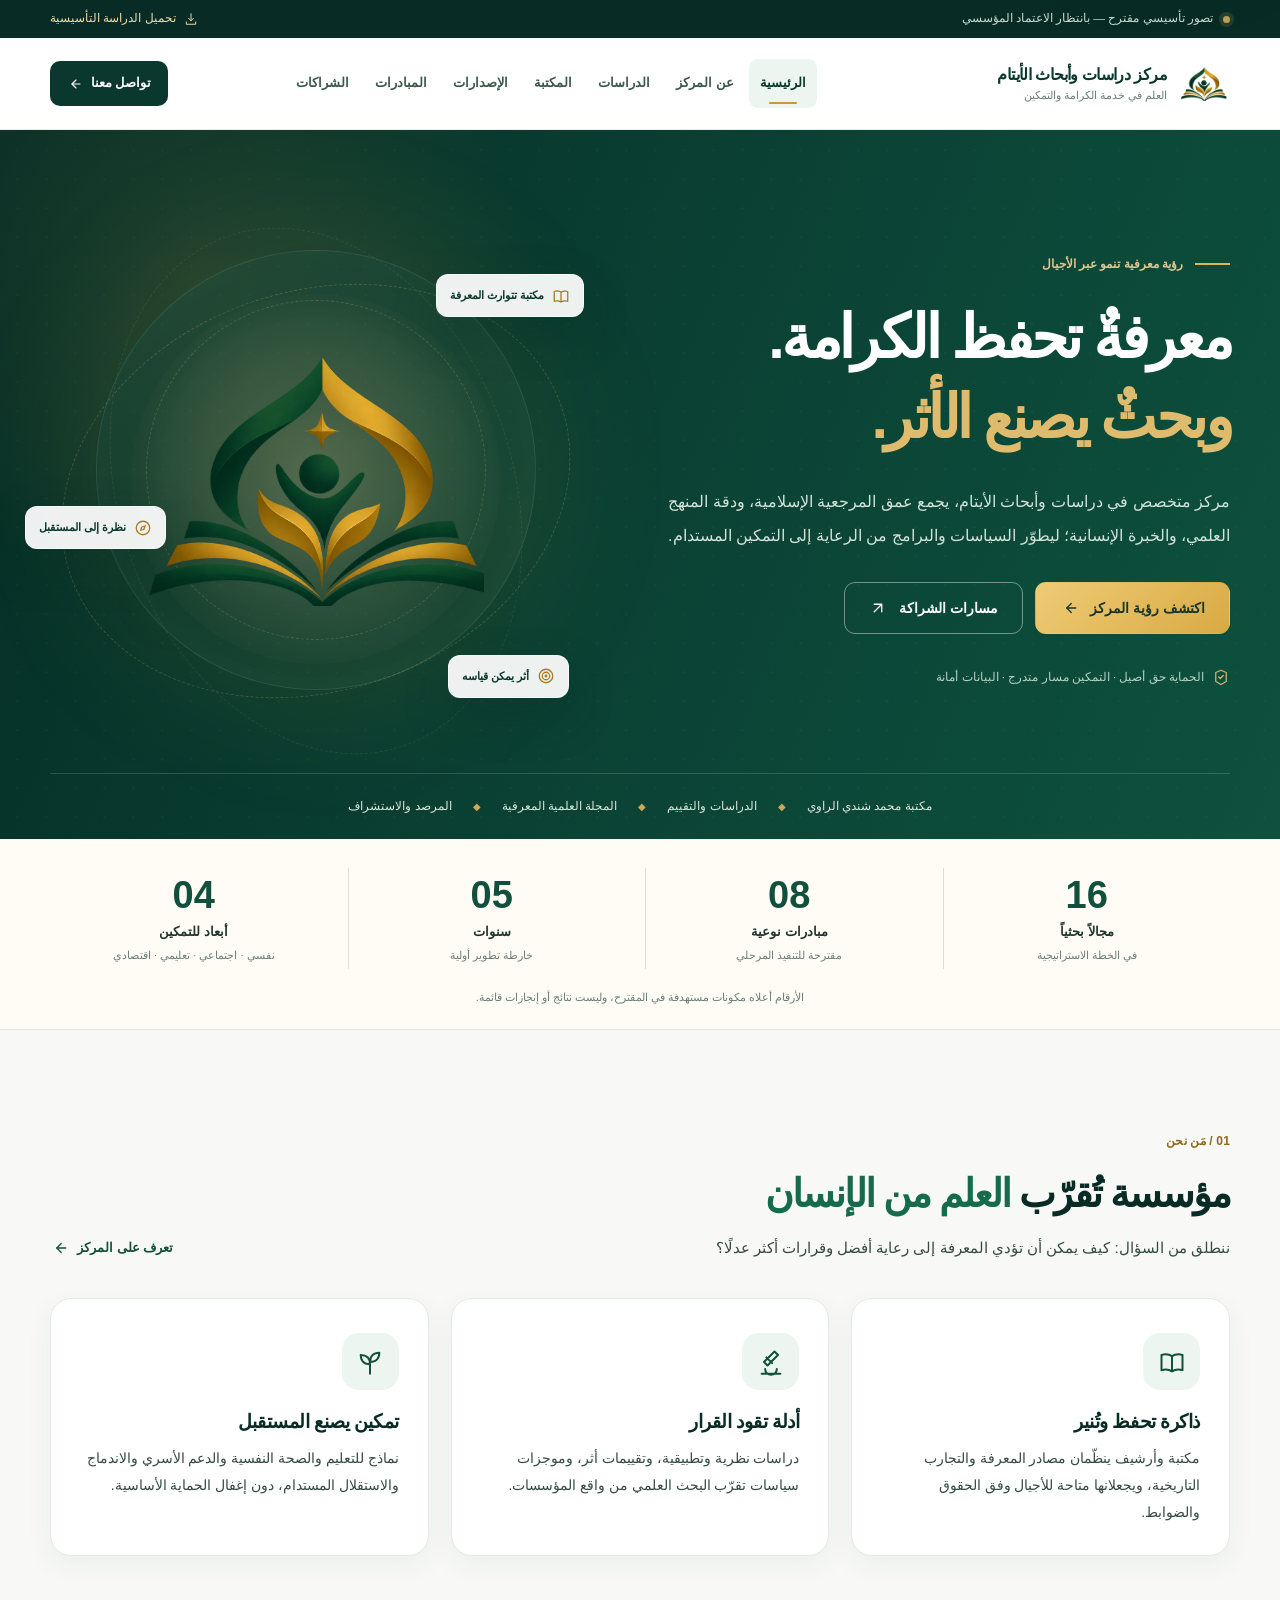
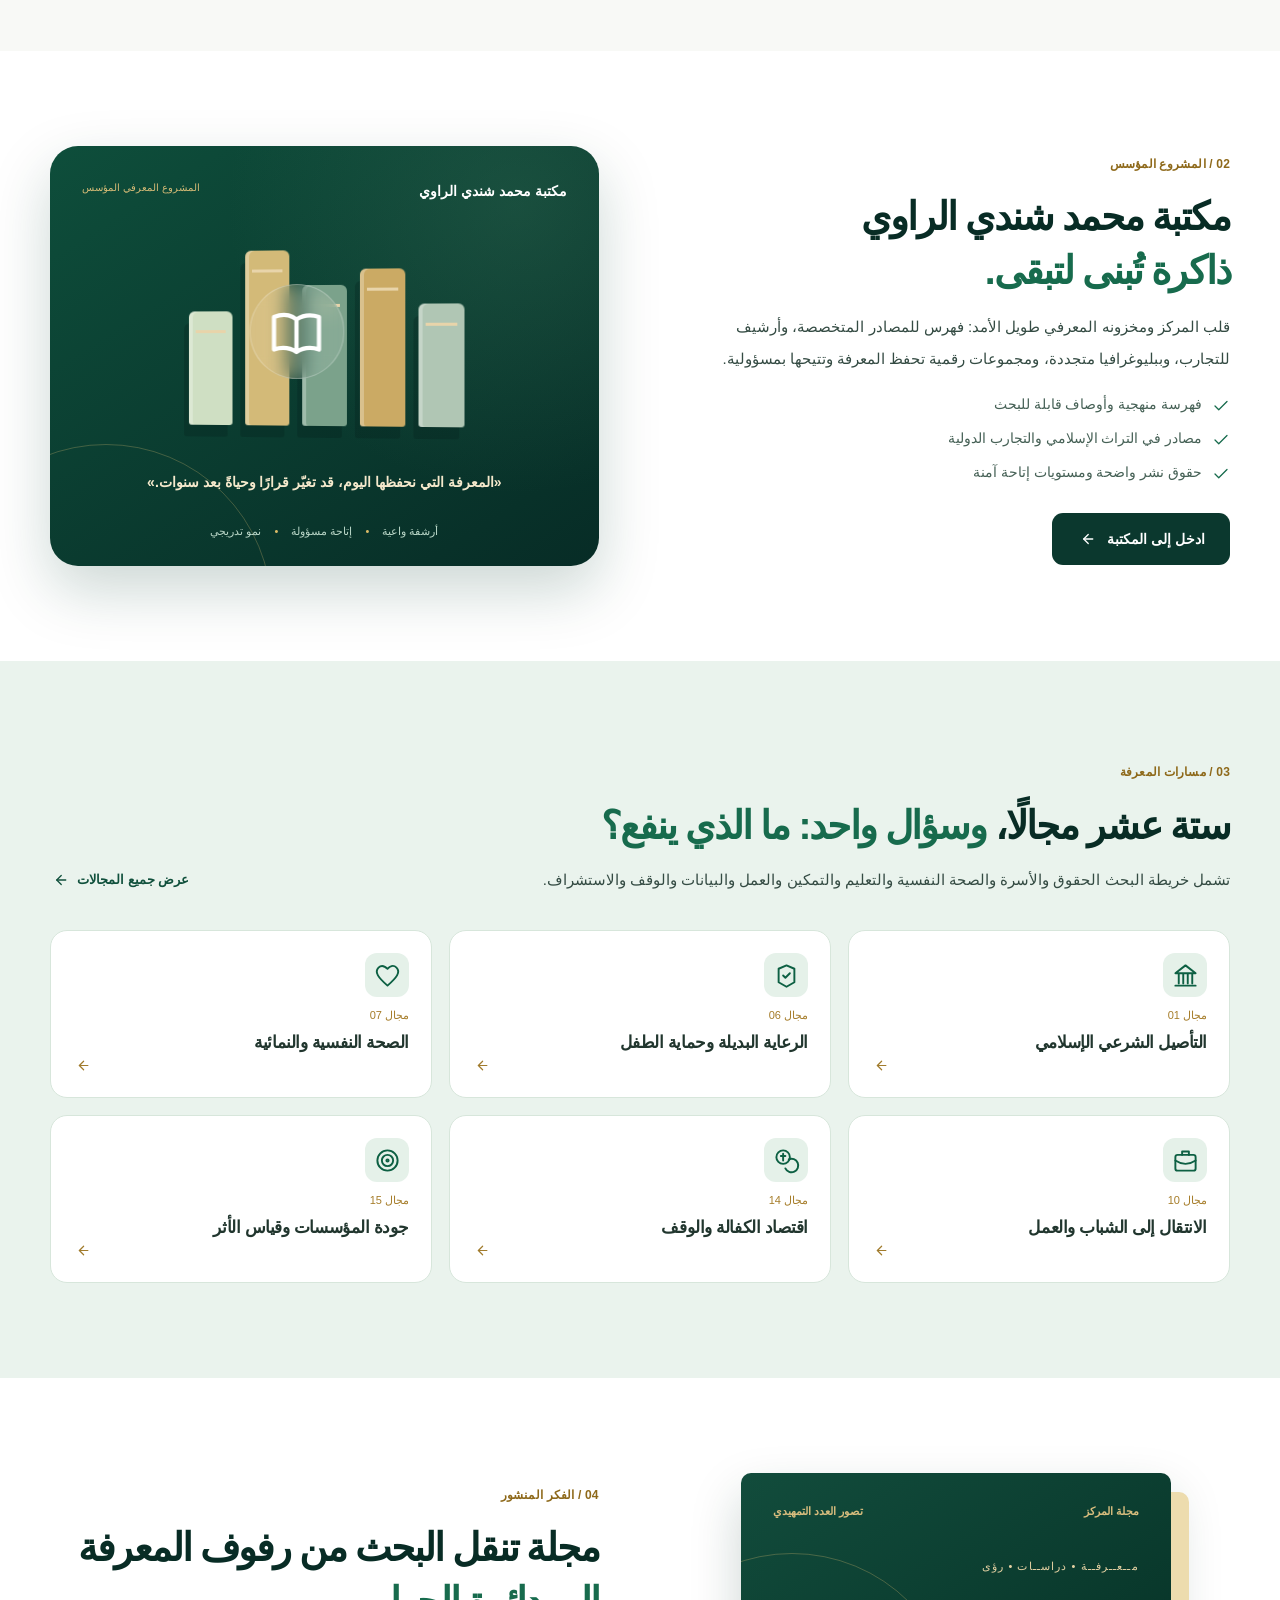
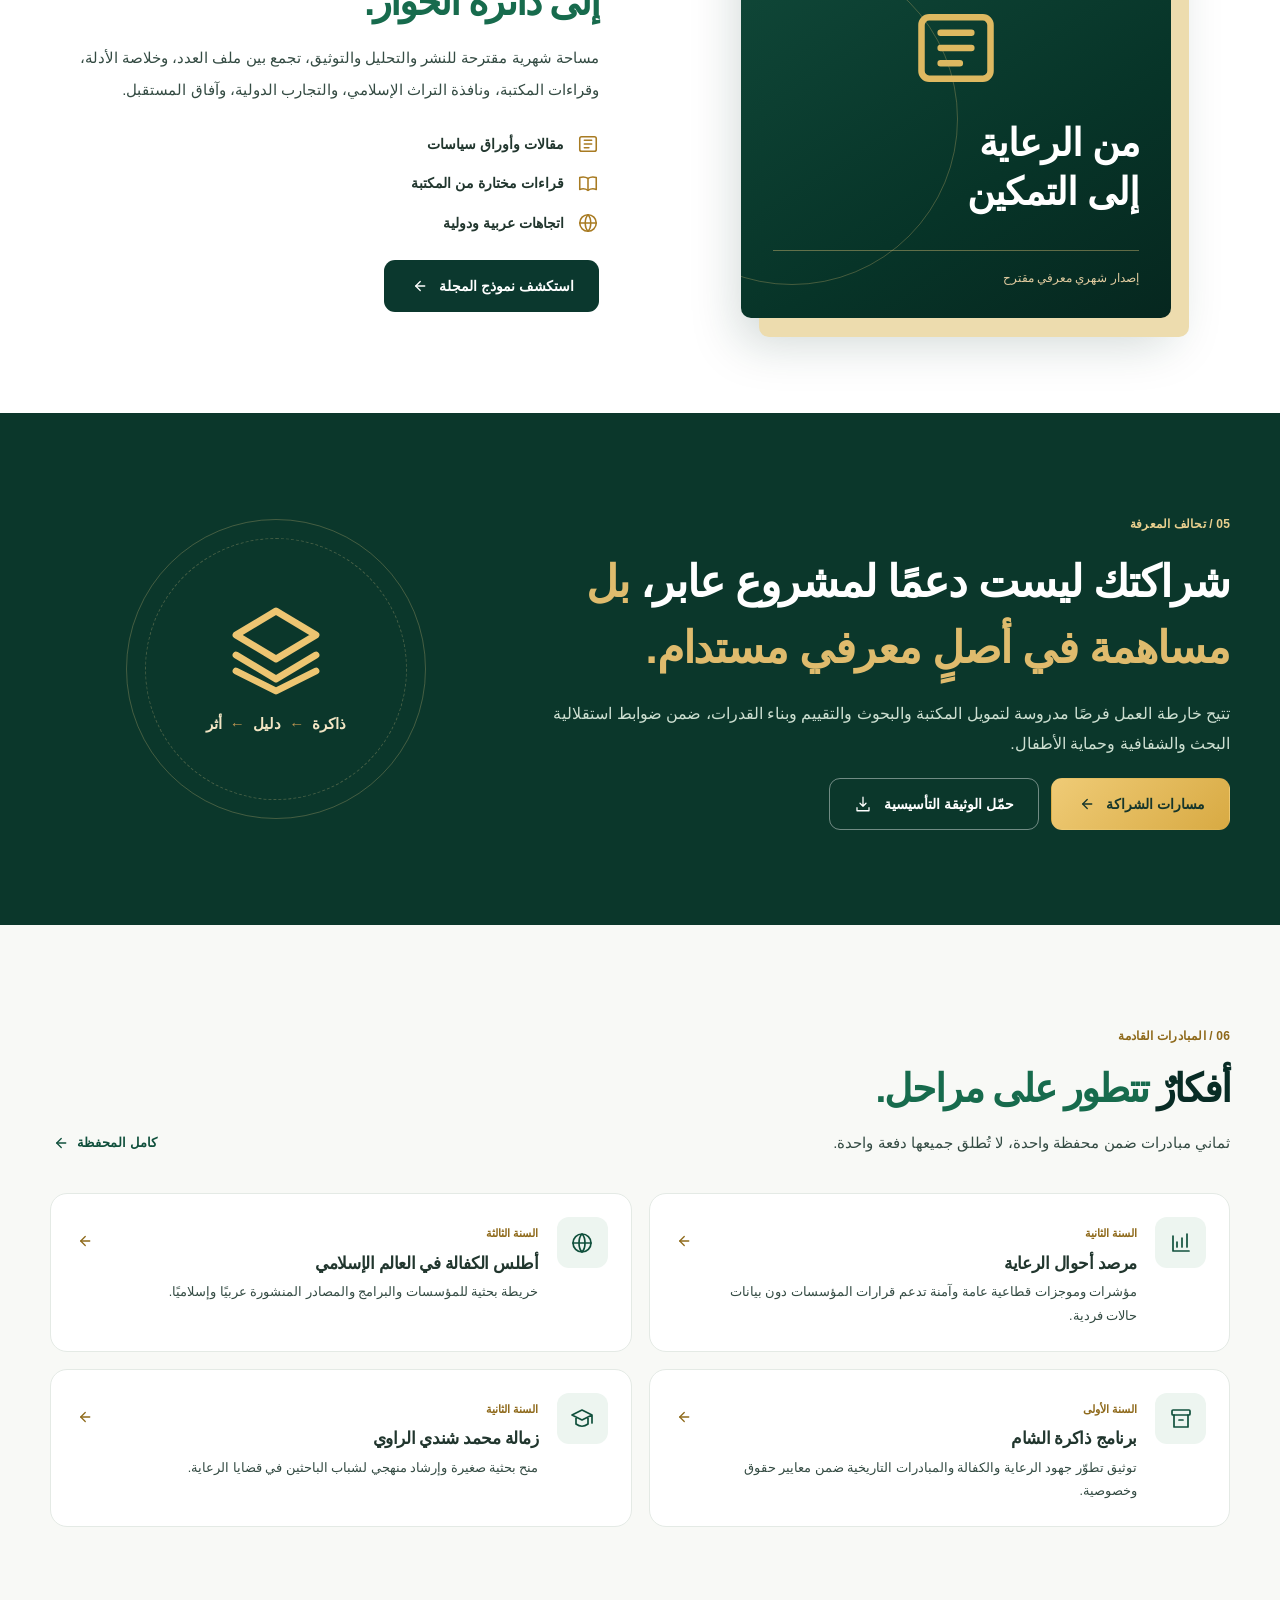
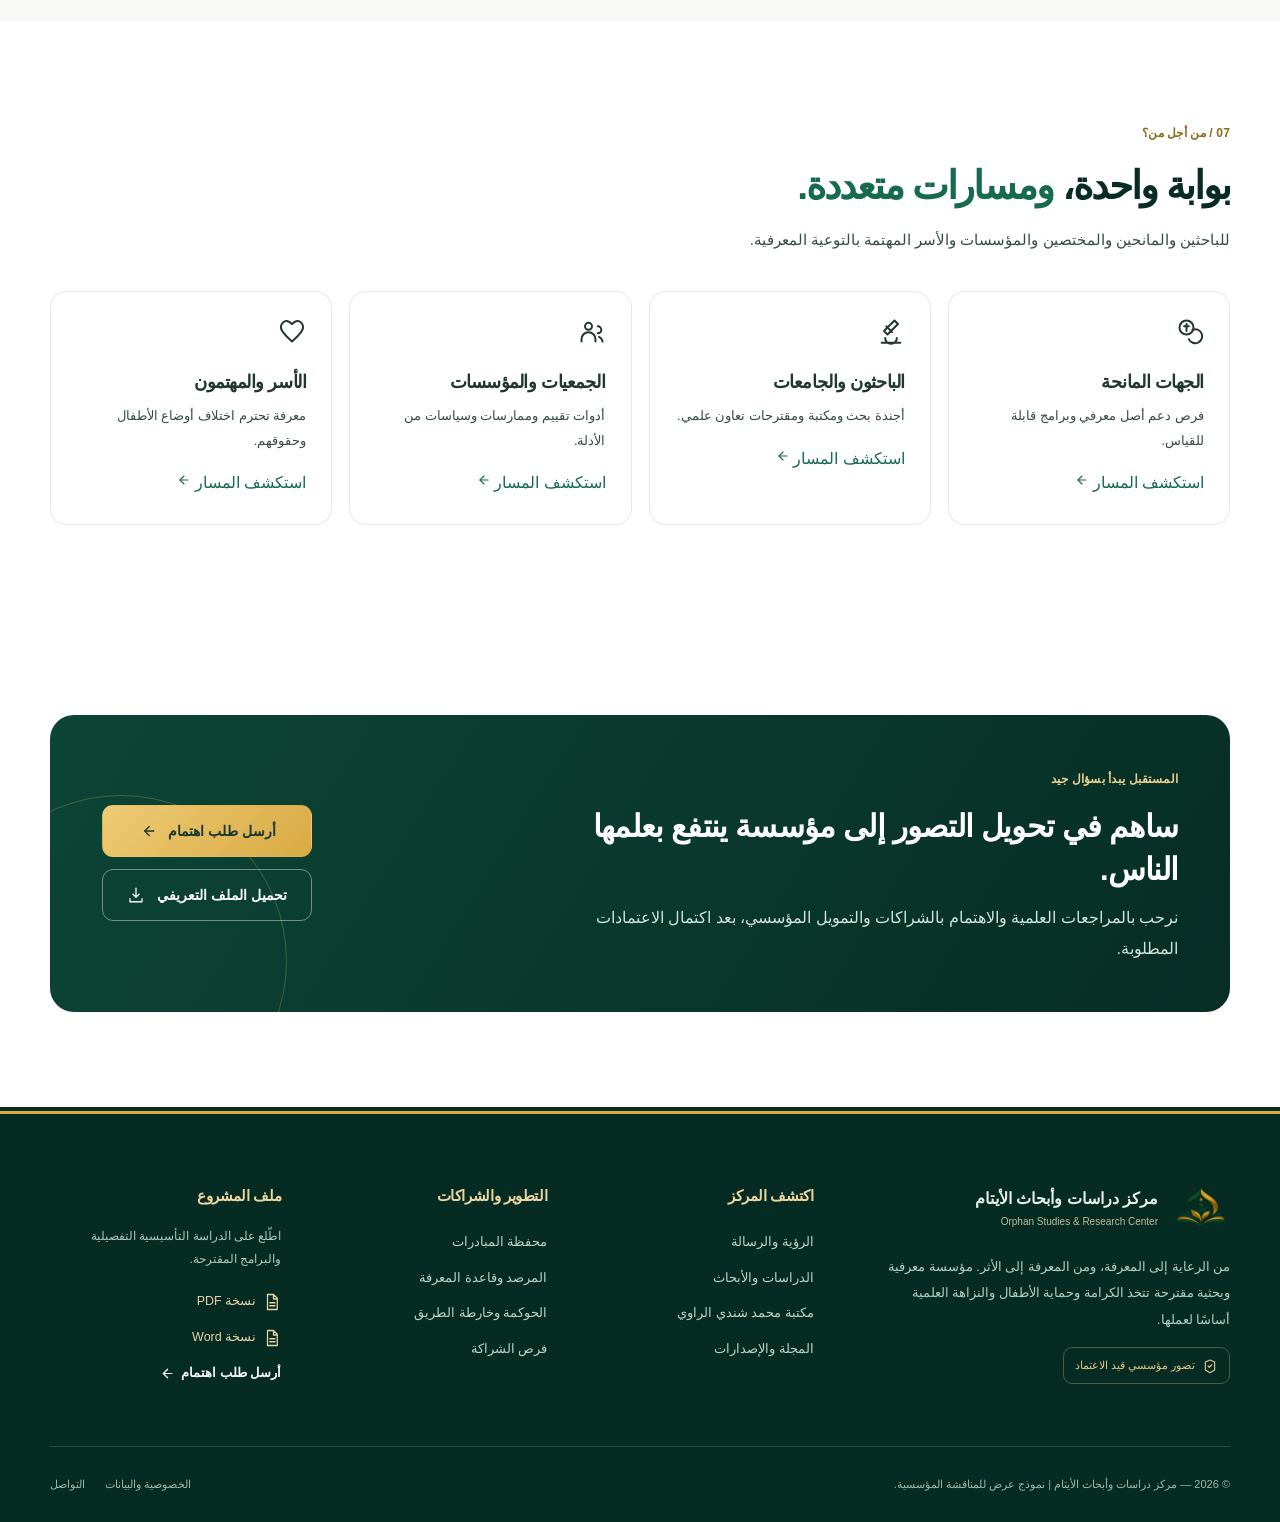
==== index.html @ 4ff7e943 "Add independent Orphan Studies Center public preview" ====
<!doctype html>
<html lang="ar" dir="rtl">
<head>
<meta name="robots" content="noindex,nofollow">
  <meta charset="UTF-8" />
  <meta name="viewport" content="width=device-width, initial-scale=1, viewport-fit=cover" />
  <meta name="theme-color" content="#0c3b30" />
  <meta name="description" content="مركز دراسات وأبحاث الأيتام — تصور لمؤسسة معرفية متخصصة بالبحث العلمي والتطبيقي، ومكتبة محمد شندي الراوي، والمجلة والمرصد والشراكات." />
  <meta property="og:type" content="website" />
  <meta property="og:title" content="مركز دراسات وأبحاث الأيتام" />
  <meta property="og:description" content="العلم في خدمة الكرامة والتمكين والمستقبل" />
  <link rel="icon" type="image/png" href="./assets/favicon.png" />
  
  
  
  <style>/* Center for Orphan Studies and Research | Visual system 1.1 */
:root {
  --green-950:#082c25;--green-900:#0b382e;--green-800:#10503c;
  --green-700:#176b4d;--green-200:#d8e8de;--green-100:#edf5f0;
  --gold-800:#8e691a;--gold-700:#a87b22;--gold-600:#c69a38;
  --gold-500:#dfb758;--gold-100:#fbf4e3;
  --ink:#21362e;--text:#344b43;--muted:#698078;
  --paper:#fff;--canvas:#f8f9f6;--line:#e4eae5;
  --shadow:0 20px 65px rgba(11,56,46,.08);
  --shadow-small:0 9px 29px rgba(11,56,46,.055);
  --r:21px;--font:'IBM Plex Sans Arabic','Tajawal','Segoe UI',Tahoma,sans-serif;
}
*{box-sizing:border-box}
html{scroll-behavior:smooth;-webkit-text-size-adjust:100%}
body{margin:0;background:var(--paper);color:var(--ink);font:400 16px/1.9 var(--font);direction:rtl;min-width:320px;overflow-x:hidden}
body,button,input,select,textarea{font-family:var(--font)}
button,input,select,textarea{font-size:inherit}
button{cursor:pointer}
button:disabled{opacity:.6;cursor:not-allowed}
a{color:inherit;text-decoration:none}
img,svg{max-width:100%}
img{display:block}
::selection{background:#d2bd78;color:#0c382f}
:focus-visible{outline:3px solid #dcac3e;outline-offset:4px}
h1,h2,h3,h4,p{margin-top:0}
h1,h2,h3{line-height:1.39;letter-spacing:-.025em}
p{color:var(--text);margin-bottom:1.15em}
.container{width:min(1180px,calc(100% - 64px));margin-inline:auto}
.sr-only{position:absolute;width:1px;height:1px;padding:0;margin:-1px;overflow:hidden;clip:rect(0,0,0,0);white-space:nowrap;border:0}
.skip-link{position:fixed;z-index:99;top:-80px;right:20px;background:#fff;color:#083a2c;padding:8px 22px;border-radius:10px;box-shadow:var(--shadow)}
.skip-link:focus{top:20px}
.announcement{background:var(--green-950);color:#c7d9ce;font-size:11.8px;line-height:1.5}
.ann-inner{display:flex;align-items:center;justify-content:space-between;gap:22px;min-height:38px}
.ann-inner span{display:inline-flex;align-items:center;gap:10px}
.status-dot{width:7px;height:7px;border-radius:50%;background:#b9a155;display:inline-block;flex-shrink:0;box-shadow:0 0 0 4px #ddc56822}
.ann-inner a{display:inline-flex;align-items:center;gap:8px;color:#eedaa3;transition:color .2s}
.ann-inner a:hover{color:#fff}
.header{height:92px;position:sticky;top:0;z-index:50;background:rgba(255,255,255,.975);backdrop-filter:blur(22px);border-bottom:1px solid #e8eee8}
.header-inner{height:100%;display:flex;align-items:center;gap:24px;justify-content:space-between}
.brand{display:flex;align-items:center;gap:10px;min-width:295px}
.brand img{height:53px;width:53px;object-fit:contain}
.brand span{display:flex;flex-direction:column;gap:0}
.brand strong{font-size:16px;line-height:1.5;font-weight:800;color:var(--green-900);letter-spacing:-.035em}
.brand small{font-size:10.5px;color:var(--muted);font-weight:500;line-height:1.6}
.desktop-nav{display:flex;align-items:center;gap:4px;white-space:nowrap}
.nav-link{font-size:12.8px;font-weight:600;color:#3d584d;padding:12px 11px;border-radius:9px;transition:.2s}
.nav-link:hover,.desktop-nav .nav-link.active{background:var(--green-100);color:var(--green-900)}
.desktop-nav .nav-link.active{position:relative}
.desktop-nav .nav-link.active:after{content:'';position:absolute;bottom:4px;right:30%;width:40%;height:2px;border-radius:10px;background:var(--gold-600)}
.header-actions{display:flex;align-items:center;gap:10px}
.top-partner{white-space:nowrap;display:inline-flex;align-items:center;gap:9px;background:var(--green-900);color:#fff;font-size:12.5px;font-weight:700;padding:11px 16px;border-radius:10px;transition:.2s}
.top-partner:hover{background:var(--green-700);transform:translateY(-2px)}
.icon-button{border:1px solid var(--line);width:44px;height:44px;border-radius:11px;display:inline-flex;align-items:center;justify-content:center;background:#fff;color:var(--green-900)}
.mobile-toggle,.mobile-nav,.mobile-shade{display:none}
.btn{display:inline-flex;align-items:center;justify-content:center;gap:12px;text-align:center;font-weight:700;font-size:14px;line-height:1.45;border-radius:11px;min-height:52px;padding:12px 24px;border:1px solid transparent;transition:transform .2s,box-shadow .2s,background .2s,color .2s;max-width:100%}
.btn:hover{transform:translateY(-3px);box-shadow:0 10px 28px rgba(4,33,24,.12)}
.btn svg,.text-link svg{transition:transform .2s}
.btn:hover svg,.text-link:hover svg{transform:translateX(-4px)}
.btn-primary{color:#fff;background:var(--green-900)}
.btn-primary:hover{background:var(--green-700)}
.btn-gold{color:#16362b;background:linear-gradient(135deg,#efcb76,#d8aa43)}
.btn-gold:hover{background:linear-gradient(135deg,#f7db98,#d3a137)}
.btn-outline{color:var(--green-800);border-color:#c8d9cd;background:transparent}
.btn-outline-light{color:#fff;background:transparent;border-color:#ffffff6b}
.btn-outline-light:hover{background:#ffffff16}
.text-link{display:inline-flex;align-items:center;gap:9px;color:var(--green-800);font-size:13px;font-weight:800}
.text-link:hover{color:var(--gold-800)}
.section{padding:95px 0;position:relative}
.section-soft{background:var(--canvas)}
.section-lightgreen{background:#eaf3ed}
.section-heading{display:flex;align-items:end;justify-content:space-between;gap:22px;margin-bottom:36px}
.section-heading-copy{max-width:785px}
.section-heading h2,.split-copy h2,.editorial-copy h2,.two-col-info h2,.budget-heading h2{font-size:clamp(27px,3.3vw,39px);font-weight:800;color:var(--green-950);letter-spacing:-.05em;margin:12px 0 13px;line-height:1.38}
.section-heading p{font-size:15px;margin:0;max-width:720px}
.eyebrow{display:inline-block;color:var(--gold-800);font-size:12px;letter-spacing:.015em;font-weight:800}
.eyebrow-gold{color:#ead08f}
.em-green{color:var(--green-700)}
.features-grid{display:grid;grid-template-columns:repeat(3,minmax(0,1fr));gap:22px}
.feature-card{padding:34px 29px 29px;border:1px solid var(--line);border-radius:var(--r);background:#fff;box-shadow:var(--shadow-small);transition:transform .2s,border-color .2s}
.feature-card:hover{transform:translateY(-6px);border-color:#cdded1}
.feature-icon{display:inline-flex;align-items:center;justify-content:center;width:57px;height:57px;border-radius:17px;background:var(--green-100);color:var(--green-800);margin-bottom:19px}
.feature-card h3{font-size:19px;color:var(--green-950);margin:0 0 10px}
.feature-card p{font-size:13.8px;line-height:1.95;margin:0;color:var(--text)}
.value-grid{grid-template-columns:repeat(4,minmax(0,1fr))}
.value-grid .feature-card{padding:27px 22px}
.value-grid .feature-card h3{font-size:17px}
.value-grid .feature-card p{font-size:13px}
/* Hero */
.home-hero{background:linear-gradient(113deg,#052d25 0%,#0b4335 56%,#0d513e 100%);color:#fff;position:relative;overflow:hidden;padding:78px 0 0}
.home-hero:before{content:'';position:absolute;inset:0;background-image:radial-gradient(circle at 60% 70%,rgba(255,255,255,.035) 0 1px,transparent 1.5px);background-size:29px 29px;opacity:.7}
.hero-glow{position:absolute;width:750px;height:750px;border-radius:50%;background:radial-gradient(circle,rgba(189,152,74,.13),transparent 64%);left:-175px;top:-230px;pointer-events:none}
.hero-grid{display:grid;grid-template-columns:1.07fr .93fr;align-items:center;min-height:565px;gap:38px;position:relative}
.hero-copy{position:relative;z-index:2;padding-bottom:40px}
.hero-kicker{display:flex;align-items:center;gap:12px;color:#e0c58b;font-weight:700;font-size:12px;margin-bottom:22px}
.thin-line{width:35px;height:2px;background:var(--gold-500)}
.hero-copy h1{font-size:clamp(42px,4.65vw,66px);font-weight:800;color:#fff;line-height:1.35;letter-spacing:-.06em;margin-bottom:27px}
.hero-copy h1 em,.dark-band-grid h2 em,.page-hero h1 em{font-style:normal;color:#dfbb6d}
.hero-lead{color:#d3e1d8;font-size:16px;line-height:2.08;max-width:630px;margin-bottom:30px}
.hero-actions{display:flex;flex-wrap:wrap;gap:12px;align-items:center}
.hero-caption{display:flex;align-items:center;gap:8px;color:#b7d0c2;font-size:11.7px;margin-top:32px}
.hero-caption svg{color:#d3b16c;flex-shrink:0}
.hero-art{min-height:515px;position:relative;display:flex;align-items:center;justify-content:center}
.hero-art-circle{position:absolute;left:50%;top:46%;transform:translate(-50%,-50%);width:440px;height:440px;border-radius:50%}
.hero-art-circle-1{background:linear-gradient(140deg,#255f493b,#dfb75818);border:1px solid #ffffff16;box-shadow:inset 0 0 70px #ffffff05,0 0 150px #cdac3421}
.hero-art-circle-2{width:340px;height:340px;background:radial-gradient(circle,#ffffff12,transparent 75%);border:1px dashed #e6c88635}
.hero-orbit{position:absolute;border:1px dashed #cbb06b3f;border-radius:50%;width:520px;height:400px;top:50%;left:50%;transform:translate(-50%,-50%) rotate(-19deg)}
.orbit-two{width:395px;height:540px;transform:translate(-50%,-50%) rotate(-19deg);opacity:.5}
.brand-art{position:relative;z-index:2;width:min(370px,86%);transform:translateY(-12px);filter:drop-shadow(0 18px 25px #00000018)}
.brand-art img{width:100%;height:auto;object-fit:contain}
.orbit-label{position:absolute;display:flex;align-items:center;gap:8px;background:#ffffffed;box-shadow:0 18px 45px #032b2240;backdrop-filter:blur(4px);border:1px solid #ffffffa8;color:var(--green-900);border-radius:12px;padding:10px 13px;font-size:11.2px;font-weight:800;white-space:nowrap;z-index:3}
.orbit-label svg{color:var(--gold-700);width:18px;height:18px}
.label-top{top:41px;right:-3px}
.label-bottom{bottom:50px;right:12px}
.label-side{left:-25px;top:53%}
.hero-bottom{position:relative;border-top:1px solid #ffffff26;display:flex;justify-content:center;align-items:center;flex-wrap:wrap;gap:21px;padding:21px 0;color:#dae4da;font-size:12px}
.hero-bottom .separator{color:#cda75a;font-size:10px}
.numbers-band{background:#fffcf6;padding:29px 0 21px;border-bottom:1px solid #f0e6d2}
.numbers-grid{display:grid;grid-template-columns:repeat(4,1fr);gap:10px}
.mini-stat{display:flex;flex-direction:column;align-items:center;text-align:center;padding:3px 12px;border-left:1px solid #dfdfd4}
.mini-stat:last-child{border:0}
.mini-stat strong{color:var(--green-800);font:800 38px/1.3 var(--font)}
.mini-stat span{font-size:13px;color:var(--ink);font-weight:700}
.mini-stat small{font-size:11px;color:var(--muted)}
.numbers-note{text-align:center;color:var(--muted);font-size:11px;margin:18px 10px 0}
/* Library */
.split-feature,.editorial-split,.two-col-info{display:grid;grid-template-columns:1fr 1fr;gap:7%;align-items:center}
.split-copy p,.editorial-copy p,.two-col-info p{font-size:15px;line-height:2.15}
.ticks{list-style:none;margin:17px 0 27px;padding:0}
.ticks li{display:flex;align-items:flex-start;gap:10px;margin:8px 0;font-size:13.7px;color:#466156}
.ticks svg{color:var(--green-700);flex:0 0 auto;margin-top:5px}
.library-visual{height:420px;position:relative;border-radius:28px;overflow:hidden;padding:32px;background:radial-gradient(circle at 85% 14%,#427c6144,transparent 49%),linear-gradient(148deg,#0e4e3b,#072c26);box-shadow:0 24px 60px #0b3d3035;color:#fff}
.library-visual:before{content:'';position:absolute;width:330px;height:330px;bottom:-210px;left:-110px;border:1px solid #dfc07544;border-radius:50%}
.visual-topline{display:flex;justify-content:space-between;gap:10px;font-weight:800;color:#fff;font-size:14px;position:relative;z-index:2}
.visual-topline span{color:#d6bb76;font-weight:500;font-size:10px}
.book-stack{display:flex;gap:13px;align-items:end;justify-content:center;position:absolute;top:110px;left:30px;right:30px;height:170px;transform:perspective(900px) rotateY(-6deg)}
.book-stack span{width:45px;border-radius:6px 6px 3px 3px;background:#a6bba5;box-shadow:inset 4px 0 0 #fff4,-5px 12px 0 #001d1844;position:relative}
.book-stack span:before{content:'';position:absolute;height:3px;top:19px;right:7px;left:7px;background:#e8d4aa}
.book-stack span:nth-child(1){height:122px;background:#b0c6b4}
.book-stack span:nth-child(2){height:157px;background:#cbaa64}
.book-stack span:nth-child(3){height:141px;background:#7ba28b}
.book-stack span:nth-child(4){height:176px;background:#d3ba78}
.book-stack span:nth-child(5){height:115px;background:#cfdfc3}
.visual-orb{position:absolute;top:138px;left:45%;background:#ffffff18;color:#fff;border:1px solid #ffffff42;border-radius:50%;width:95px;height:95px;display:flex;align-items:center;justify-content:center;transform:translateX(-50%);backdrop-filter:blur(10px)}
.library-quote{position:absolute;bottom:71px;left:37px;right:37px;text-align:center;font-size:14px;font-weight:700;color:#f5e9cc}
.library-visual-footer{position:absolute;bottom:25px;right:25px;left:25px;text-align:center;color:#bad7c8;font-size:11px}
.library-visual-footer span{color:#d9b966;margin:0 10px}
.domain-preview{display:grid;grid-template-columns:repeat(3,1fr);gap:17px}
.domain-tile{background:#fff;border:1px solid #d7e6db;padding:22px;border-radius:17px;min-height:168px;position:relative;transition:transform .2s,box-shadow .2s}
.domain-tile:hover{transform:translateY(-5px);box-shadow:var(--shadow-small)}
.domain-tile>span{display:flex;align-items:center;justify-content:center;width:44px;height:44px;border-radius:12px;color:#0d6043;background:#e5f1e9}
.domain-tile small{color:#a67d2a;display:block;font-size:11px;margin-top:8px}
.domain-tile h3{font-size:17px;margin:5px 0 0}
.domain-tile>svg{position:absolute;left:22px;bottom:23px;color:#a17b2c}
/* Editorial */
.mag-cover{min-height:445px;width:min(430px,100%);margin-inline:auto;background:linear-gradient(148deg,#124c3c 0%,#073428 65%,#06271f 100%);color:#fff;border-radius:10px;box-shadow:18px 19px 0 #eddcae,0 23px 50px #0d362b35;padding:28px 32px;position:relative;display:flex;flex-direction:column;overflow:hidden}
.mag-cover:after{content:'';width:330px;height:330px;position:absolute;top:80px;left:-115px;border:1px solid #d4b56d4d;border-radius:50%}
.mag-top{display:flex;justify-content:space-between;gap:10px;font-size:11px;font-weight:700;color:#d8bd7e;position:relative;z-index:1}
.mag-eyebrow{font-size:11px;letter-spacing:.1em;color:#e3d0a2;margin-top:34px}
.mag-cover-art{display:flex;color:#deb961;align-items:center;justify-content:center;min-height:142px}
.mag-cover h3{font-size:38px;color:#fff;line-height:1.3;margin:0 0 auto;position:relative;z-index:1}
.mag-bottom{color:#e2cca0;border-top:1px solid #d3ba7370;padding-top:16px;font-size:12px;margin-top:20px}
.editorial-points{display:grid;gap:13px;margin:24px 0}
.editorial-points>div{display:flex;align-items:center;gap:13px;font-size:14px;font-weight:600}
.editorial-points svg{color:var(--gold-700)}
.section-dark-band{background:var(--green-950);color:#fff;overflow:hidden}
.dark-band-grid{display:grid;grid-template-columns:1.2fr .8fr;align-items:center;gap:50px}
.dark-band-grid h2{color:#fff;font-size:clamp(30px,3.5vw,44px);line-height:1.5;margin:10px 0 18px}
.dark-band-grid p{color:#cddfd1;max-width:700px}
.dark-band-emblem{width:min(300px,100%);height:300px;border:1px solid #d7bf7b48;border-radius:50%;display:flex;flex-direction:column;justify-content:center;align-items:center;gap:15px;margin:auto;color:#edc572;position:relative}
.dark-band-emblem:before{content:'';position:absolute;inset:18px;border:1px dashed #e4cb8d43;border-radius:50%}
.dark-band-emblem div{color:#f2e5c4;font-weight:700;font-size:15px}
.dark-band-emblem span{color:#be9652;padding:0 4px}
.home-initiative-grid{display:grid;grid-template-columns:1fr 1fr;gap:17px}
.home-initiative{display:flex;align-items:flex-start;gap:18px;background:#fff;border:1px solid var(--line);border-radius:17px;padding:23px;transition:.2s}
.home-initiative:hover{transform:translateY(-4px);box-shadow:var(--shadow-small)}
.home-initiative>span{display:grid;place-items:center;background:var(--green-100);color:var(--green-800);width:51px;height:51px;flex-shrink:0;border-radius:12px}
.home-initiative>div{flex:1}
.home-initiative small{font-size:11px;color:var(--gold-800);font-weight:800}
.home-initiative h3{font-size:17px;margin:4px 0 6px}
.home-initiative p{font-size:12.5px;line-height:1.85;margin:0}
.home-initiative>svg{color:var(--gold-800);flex-shrink:0;margin-top:15px}
.audience-grid{display:grid;grid-template-columns:repeat(4,1fr);gap:17px}
.audience-card{padding:25px;border:1px solid var(--line);border-radius:16px;background:#fff;transition:.2s}
.audience-card:hover{border-color:#b7d4c0;transform:translateY(-4px)}
.audience-card>span{color:var(--green-700)}
.audience-card h3{font-size:18px;margin:15px 0 9px}
.audience-card p{font-size:13px}
.audience-card>a{display:flex;align-items:center;gap:7px;color:var(--green-700);font-size:13px;font-weight:800}
.closing-box{display:flex;gap:35px;align-items:center;justify-content:space-between;padding:48px 52px!important;border-radius:24px;background:linear-gradient(122deg,#0c4535,#072d25);color:#fff;position:relative;overflow:hidden}
.closing-box:before{content:'';position:absolute;left:-95px;bottom:-115px;width:330px;height:330px;border:1px solid #d1b26c4a;border-radius:50%}
.closing-box>div{position:relative;z-index:1}
.closing-box h2{font-size:31px;color:#fff;max-width:640px;margin:12px 0}
.closing-box p{color:#d2e3d9;margin:0;max-width:600px}
.closing-box>div:last-child{display:flex;flex-direction:column;gap:12px;min-width:205px}
/* Standard page heading */
.page-hero{background:linear-gradient(112deg,#073328,#11503d);color:#fff;position:relative;overflow:hidden;padding:74px 0 72px}
.page-hero:after{content:'';position:absolute;inset:0;pointer-events:none;background:radial-gradient(circle at 4% 70%,#e3be5617,transparent 27%),radial-gradient(circle at 80% 20%,#ffffff08,transparent 35%)}
.page-hero-inner{display:flex;justify-content:space-between;gap:44px;align-items:center;position:relative;z-index:2}
.page-hero-inner>div:first-child{max-width:775px}
.breadcrumbs{display:flex;align-items:center;gap:8px;color:#cadbd0;font-size:12px;margin-bottom:24px}
.breadcrumbs a:hover{color:#eac979}
.page-hero .eyebrow-light{color:#e3c483}
.page-hero h1{color:#fff;font-size:clamp(32px,4.2vw,53px);line-height:1.42;margin:12px 0 18px}
.page-hero p{color:#d7e4dc;max-width:680px;font-size:15px;line-height:2.05;margin:0}
.page-hero-aside{height:178px;width:178px;min-width:178px;border:1px solid #dfc98c5c;background:#ffffff0a;border-radius:50%;display:flex;flex-direction:column;align-items:center;justify-content:center;gap:10px;color:#f0d18a;text-align:center}
.page-hero-aside small{font-size:11px;color:#e6ebdf}
/* About */
.about-vision-grid{display:grid;grid-template-columns:1fr 1fr;gap:22px}
.vision-card,.mission-card{padding:39px;border-radius:var(--r);border:1px solid #d5e4d8;background:linear-gradient(150deg,#ebf5ed,#f7fbf8)}
.mission-card{background:linear-gradient(150deg,#fff9e8,#fffdf7);border-color:#f0e3c8}
.vision-card h2,.mission-card h2{font-size:27px;color:var(--green-900);margin:11px 0 14px}
.vision-card p,.mission-card p{font-size:14px;margin:0}
.ethos-box{background:var(--green-100);padding:31px;border:1px solid #d8e4d8;border-radius:var(--r)}
.ethos-step{display:flex;align-items:start;gap:17px;padding:12px 0;border-bottom:1px solid #d3e3d7;font-size:14px}
.ethos-step:last-child{border-bottom:0}
.ethos-step b{font-size:15px;color:var(--gold-800);min-width:27px}
/* Filters / cards */
.filter-bar{display:flex;align-items:center;justify-content:space-between;gap:20px;margin:14px 0 18px}
.tabs{display:flex;align-items:center;gap:8px;flex-wrap:wrap}
.filter-pill{background:#fff;border:1px solid #d8e1d9;border-radius:100px;font-size:12.5px;color:#527065;font-weight:700;padding:9px 16px;transition:.2s}
.filter-pill:hover{border-color:#6c9b7e}
.filter-pill.selected{background:var(--green-800);color:#fff;border-color:var(--green-800)}
.search-control{display:flex;align-items:center;gap:9px;border:1px solid #d6e0d7;border-radius:12px;background:#fff;padding:4px 14px;color:#789182;min-width:286px}
.search-control input{width:100%;background:transparent;border:0;outline:0;font-size:13px;padding:9px 3px;color:var(--ink)}
.search-control:focus-within{border-color:var(--gold-600);box-shadow:0 0 0 3px #c69a3829}
.result-count{color:var(--muted);font-size:12px;margin-bottom:19px}
.research-grid{display:grid;grid-template-columns:repeat(3,1fr);gap:18px}
.research-card,.catalog-card,.initiative-card{border-radius:18px;border:1px solid var(--line);background:#fff;padding:25px;display:flex;flex-direction:column;min-width:0;transition:.2s}
.research-card:hover,.catalog-card:hover,.initiative-card:hover{transform:translateY(-4px);border-color:#bad3c3;box-shadow:var(--shadow-small)}
.research-card-top,.initiative-card-top,.catalog-head{display:flex;gap:14px;align-items:center;justify-content:space-between;margin-bottom:14px}
.research-card-icon,.catalog-icon{width:48px;height:48px;border-radius:12px;background:var(--green-100);display:inline-flex;align-items:center;justify-content:center;color:var(--green-700);flex-shrink:0}
.research-num{font-size:12px;color:var(--gold-800);font-weight:800}
.research-cat{font-size:10.5px;color:var(--gold-800);font-weight:800}
.research-card h3,.catalog-card h3,.initiative-card h3{font-size:18px;line-height:1.6;margin:0 0 9px;color:var(--green-950)}
.research-card p,.catalog-card p,.initiative-card p{font-size:13px;line-height:2;margin-bottom:16px;color:var(--text);flex:1}
.research-card-bottom{font-size:11.5px;border-top:1px solid var(--line);padding-top:13px;color:var(--muted)}
.empty-state{grid-column:1/-1;padding:55px 20px;text-align:center;background:var(--green-100);color:var(--green-900);border-radius:18px}
.empty-state svg{color:var(--gold-700);margin:auto}
.empty-state h3{font-size:21px;margin:13px 0 4px}
.empty-state p{font-size:13px}
.library-banner{border-radius:23px;min-height:280px;background:linear-gradient(128deg,#0d4b38,#062e25);display:flex;align-items:center;justify-content:space-between;gap:25px;padding:45px 52px;color:#fff;overflow:hidden}
.library-banner h2{font-size:31px;color:#fff;line-height:1.48;margin:12px 0 14px}
.library-banner p{color:#cbdcd0;max-width:660px;margin:0}
.library-banner-icon{width:160px;height:160px;display:grid;place-items:center;border:1px solid #debb6952;border-radius:50%;color:#dfb96a;flex-shrink:0}
.catalog-grid{display:grid;grid-template-columns:repeat(2,1fr);gap:17px}
.catalog-card{padding:25px}
.catalog-head{justify-content:space-between}
.catalog-meta{display:flex;align-items:center;flex-wrap:wrap;gap:8px;font-size:11px;color:var(--muted)}
.catalog-details{font-size:11.5px;color:#6d8178;margin-bottom:14px}
.catalog-action{display:flex;align-items:center;gap:7px;color:var(--green-700);font-weight:800;font-size:12.5px}
.pill{display:inline-flex;align-items:center;justify-content:center;padding:4px 10px;border:1px solid #cde1d2;border-radius:99px;font-size:10px;background:#eef6f0;color:#276e4e;line-height:1.5;font-weight:750;white-space:normal}
.pill-warm{background:#faf0d8;border-color:#e9d39e;color:#8b6420}
.pill-neutral{background:#f4f6f3;border-color:#e1e8e1;color:#617368}
.pill-green{background:#dff2e5;border-color:#bbd9c4;color:#0d6c44}
.milestones{display:grid;grid-template-columns:repeat(4,1fr);gap:16px}
.milestone{text-align:center;padding:28px 16px;background:#fff;border:1px solid #e0e9df;border-radius:16px;display:flex;align-items:center;flex-direction:column;gap:5px}
.milestone span{font-size:12px;color:var(--gold-800);font-weight:700}
.milestone strong{font-size:37px;color:var(--green-800);line-height:1.45}
.milestone small{font-size:11px;color:var(--muted)}
.notice-inline,.disclosure{display:flex;align-items:flex-start;gap:10px;background:var(--gold-100);border:1px solid #eedeba;border-radius:13px;padding:17px 20px;color:#795e28;font-size:12.7px;line-height:1.9;margin-top:24px}
.notice-inline svg,.disclosure svg{flex-shrink:0;margin-top:2px}
/* Magazine */
.publishing-grid{display:grid;grid-template-columns:repeat(4,1fr);gap:16px}
.publishing-grid>div{background:#f8faf7;border:1px solid var(--line);border-radius:16px;padding:25px}
.publishing-grid strong{color:#ad882b;font-size:21px}
.publishing-grid h3{font-size:18px;margin:13px 0}
.publishing-grid p{font-size:13px;margin:0}
.article-grid{display:grid;grid-template-columns:repeat(3,1fr);gap:20px}
.article-card{display:flex;flex-direction:column;overflow:hidden;border-radius:19px;border:1px solid var(--line);background:#fff;transition:.2s}
.article-card:hover{transform:translateY(-4px);box-shadow:var(--shadow)}
.article-illus{height:165px;background:linear-gradient(137deg,#0b4736,#1e7452);color:#eac76f;display:grid;place-items:center}
.article-illus-2{background:linear-gradient(135deg,#ead9b0,#bd9b62);color:#46653e}
.article-illus-3{background:linear-gradient(135deg,#e1eddd,#a7c3a9);color:#1b6142}
.article-body{padding:24px;display:flex;flex-direction:column;flex:1}
.article-body .pill{align-self:start}
.readtime{font-size:11px;color:var(--muted);display:flex;align-items:center;gap:4px;margin:10px 0}
.article-body h3{font-size:18px;margin:10px 0}
.article-body p{font-size:12.8px;flex:1}
.article-go{color:var(--green-700);font-size:12px;font-weight:800;display:flex;align-items:center;gap:9px}
.reading-layout{display:grid;grid-template-columns:1fr 305px;align-items:start;gap:35px}
.reading-article{padding:33px 36px;border:1px solid var(--line);border-radius:20px;background:#fff}
.article-topline{display:flex;align-items:center;gap:16px;margin-bottom:15px}
.article-topline>span:last-child{color:var(--muted);font-size:12px;display:flex;gap:7px;align-items:center}
.reading-article>p{font-size:16px;line-height:2.35;margin:25px 0}
.reading-actions{display:flex;gap:10px;flex-wrap:wrap;margin-top:25px}
.reading-aside{display:grid;gap:20px}
.aside-block{padding:25px;background:#f5f8f4;border:1px solid var(--line);border-radius:16px}
.aside-block h3{font-size:19px;margin:10px 0 18px}
.aside-block a{display:flex;align-items:center;gap:7px;border-top:1px solid #dce7dc;padding:12px 0;font-weight:700;font-size:13px;color:var(--green-700)}
.aside-gold{background:#f9f2e1;border-color:#e9d9b7}
.aside-block p{font-size:13px}
/* Observatory */
.data-layers,.partner-tracks{display:grid;grid-template-columns:repeat(3,1fr);gap:19px}
.data-layers article,.partner-tracks article{padding:30px;border:1px solid var(--line);border-radius:19px;background:#fff;display:flex;flex-direction:column;align-items:start}
.layer-index{color:var(--gold-800);font-weight:800;font-size:12px}
.layer-icon{color:var(--green-700);padding:16px;border-radius:17px;background:var(--green-100);margin:18px 0 16px}
.data-layers h3,.partner-tracks h3{font-size:21px;margin:10px 0}
.data-layers p,.partner-tracks p{font-size:13.4px;flex:1}
.criteria-grid{display:grid;grid-template-columns:repeat(3,1fr);gap:11px}
.criteria-grid>div{min-height:110px;background:#fff;border:1px solid #d8e6d8;border-radius:13px;padding:19px;display:flex;flex-direction:column;gap:12px}
.criteria-grid span{color:var(--gold-800);font-size:12px;font-weight:800}
.criteria-grid strong{font-size:16px;color:var(--green-800)}
/* Projects & governance */
.initiative-grid{display:grid;grid-template-columns:repeat(3,1fr);gap:20px}
.initiative-card-top>span:first-child{width:47px;height:47px;border-radius:14px;background:var(--green-100);display:grid;place-items:center;color:var(--green-800)}
.initiative-type{font-size:11px;color:var(--gold-800);font-weight:750}
.initiative-foot{border-top:1px solid var(--line);padding-top:16px;display:flex;align-items:center;justify-content:space-between;gap:10px;color:var(--green-700);font-weight:800;font-size:12px}
.muted-note{font-size:11.5px;color:var(--muted);margin:24px 0 0}
.timeline-list{display:grid;gap:10px;max-width:920px;margin:auto}
.timeline-entry{display:flex;gap:20px;align-items:flex-start;background:#fff;border:1px solid var(--line);border-radius:14px;padding:21px 25px}
.timeline-index{width:46px;height:46px;border-radius:12px;background:var(--green-100);color:var(--green-700);font-size:15px;font-weight:800;display:grid;place-items:center;flex-shrink:0}
.timeline-entry small{color:var(--gold-800);font-size:11.5px;font-weight:800}
.timeline-entry h3{font-size:18px;margin:3px 0 6px}
.timeline-entry p{font-size:13px;margin:0}
.governance-steps{display:grid;grid-template-columns:repeat(3,1fr);gap:20px}
.governance-steps article{background:#fff;border:1px solid var(--line);padding:30px;border-radius:18px}
.governance-steps article:hover{box-shadow:var(--shadow-small)}
.phase-number{font-size:44px;font-weight:800;color:#d3ad5c;line-height:1.15;display:block;margin-bottom:22px}
.governance-steps small{color:var(--muted);font-size:12px}
.governance-steps h3{font-size:20px;margin:9px 0 12px}
.governance-steps p{font-size:13px;margin:0}
.institutional-model{display:grid;grid-template-columns:1fr 170px 1fr;align-items:center;gap:15px}
.institution-box{background:#fff;border:1px solid var(--line);border-radius:18px;padding:32px;text-align:center;min-height:260px}
.institution-box>span{display:flex;justify-content:center;color:var(--green-700);margin-bottom:15px}
.institution-box h3{font-size:20px}
.institution-box p{font-size:13px}
.institution-dark{background:var(--green-900);color:#fff}
.institution-dark>span,.institution-dark h3{color:#fff}
.institution-dark p{color:#d8e4d9}
.connection{display:flex;flex-direction:column;align-items:center;color:var(--green-700);font-size:12px;font-weight:800;gap:8px;text-align:center}
.detail-grid{display:grid;grid-template-columns:1fr 310px;gap:32px;align-items:start}
.detail-main{background:#fff;border:1px solid var(--line);padding:33px;border-radius:18px}
.detail-main h2{font-size:27px;margin:10px 0}
.detail-main h3{font-size:20px;margin:25px 0 12px}
.detail-main p{font-size:14px}
.detail-status{display:flex;gap:9px;margin-bottom:20px}
.outcome-grid{display:grid;grid-template-columns:1fr 1fr;gap:12px}
.outcome-grid>div{background:var(--green-100);border:1px solid #dbe8df;border-radius:12px;padding:15px;display:flex;align-items:center;gap:10px;font-size:13px}
.outcome-grid svg{color:var(--green-700);flex-shrink:0}
.detail-box{border-radius:18px;padding:28px;background:#f7f5eb;border:1px solid #e7e0cb;display:flex;flex-direction:column;align-items:start;gap:10px}
.detail-box h3{font-size:21px;margin:0}
.detail-box p{font-size:13px}
/* Donations */
.partner-tracks article>span{color:var(--gold-800);background:var(--gold-100);border-radius:14px;padding:14px;display:grid;place-items:center}
.partner-tracks article a{display:flex;align-items:center;gap:9px;color:var(--green-700);font-weight:800;font-size:13px}
.budget-heading{display:grid;grid-template-columns:1.5fr .7fr;align-items:center;gap:30px;margin-bottom:28px}
.budget-total{border:1px solid #d9e7dc;background:#fff;border-radius:18px;padding:24px;text-align:center;display:flex;flex-direction:column}
.budget-total small{color:var(--muted);font-size:11px}
.budget-total strong{color:var(--green-800);font-size:37px;line-height:1.45}
.budget-total span{font-size:11px;color:var(--muted)}
.budget-items{display:grid;grid-template-columns:repeat(3,1fr);gap:18px}
.budget-item{padding:22px;background:#fff;border:1px solid var(--line);border-radius:15px}
.budget-item>div:first-child{display:flex;justify-content:space-between;gap:12px;align-items:center;font-size:12.5px;font-weight:600}
.budget-item strong{color:var(--green-800);font-size:14px}
.bar-track{height:7px;background:#e7eee7;border-radius:99px;overflow:hidden;margin-top:18px}
.bar-track span{display:block;height:100%;background:linear-gradient(90deg,var(--green-700),var(--gold-500));border-radius:99px}
/* Contact */
.contact-layout{display:grid;grid-template-columns:1fr 330px;align-items:start;gap:30px}
.contact-form-box{border:1px solid var(--line);border-radius:20px;padding:34px 37px;background:#fff}
.contact-form-box h2{font-size:27px;margin:8px 0}
.contact-form-box>p{font-size:13px;color:var(--muted);margin-bottom:22px}
.form-grid{display:grid;grid-template-columns:1fr 1fr;gap:17px}
.form-grid label,.contact-form-box label,.admin-login label{display:flex;flex-direction:column;color:#365448;font-size:13px;font-weight:700;gap:7px}
.form-grid label>span{color:#b78324}
.form-grid input,.form-grid select,.contact-form-box textarea,.admin-login input{width:100%;background:#fbfcfa;border:1px solid #d6e2d8;border-radius:11px;min-height:49px;padding:11px 13px;outline:0;color:var(--ink);transition:.2s}
.form-grid input:focus,.form-grid select:focus,.contact-form-box textarea:focus,.admin-login input:focus{border-color:var(--gold-600);box-shadow:0 0 0 3px #ceaa5033}
.contact-form-box textarea{min-height:152px;resize:vertical}
.contact-form-box label{margin-top:17px}
.contact-form-box .form-grid label{margin:0}
.consent{display:flex!important;flex-direction:row!important;align-items:flex-start;gap:9px!important;font-size:12px!important;line-height:1.9;margin:18px 0 18px}
.consent input{accent-color:var(--green-700);margin-top:7px}
.form-bottom{display:flex;justify-content:space-between;align-items:center;flex-wrap:wrap;gap:15px;margin-top:18px}
.form-bottom>small{color:var(--muted);font-size:11px}
.contact-aside{display:grid;gap:17px}
.contact-aside .aside-block h3{margin-top:10px}
.contact-aside .aside-block p{line-height:2}
.honeypot{position:absolute!important;top:-9999px!important;left:-9999px!important;height:0!important;width:0!important;opacity:0!important;overflow:hidden}
.form-feedback{margin-top:22px}
.feedback-error,.feedback-pending,.feedback-success,.feedback-local{padding:15px;border:1px solid #e8d6b5;background:#fff8e8;color:#765a2c;border-radius:12px;display:flex;align-items:center;gap:10px;font-size:12px}
.feedback-success{border-color:#b6dabc;background:#e9f7ed;color:#20583d}
.feedback-error{border-color:#e9bdbc;background:#fff0ef;color:#99362f}
.policy-text{max-width:895px}
.policy-text h2{font-size:21px;color:var(--green-900);margin:24px 0 8px}
.policy-text p{font-size:14px;line-height:2.3}
/* Admin */
.admin-shell{max-width:1100px}
.admin-login{background:#fff;border:1px solid var(--line);border-radius:18px;padding:36px;max-width:490px;display:grid;gap:17px}
.admin-login h2{font-size:22px;margin:0}
.admin-login p{font-size:13px;margin:0}
.admin-login label{margin:0}
.admin-top{display:flex;align-items:center;justify-content:space-between;gap:20px;margin-bottom:30px}
.admin-top h2{font-size:24px;margin:0}
.admin-table-wrap{max-width:100%;overflow-x:auto;border:1px solid var(--line);border-radius:14px}
.admin-table{border-collapse:collapse;width:100%;min-width:820px}
.admin-table th,.admin-table td{padding:13px;text-align:right;border-bottom:1px solid var(--line);font-size:12px;vertical-align:top}
.admin-table th{background:#eef5ed;color:var(--green-900);font-weight:800}
.admin-table tr:last-child td{border:0}
.admin-table .message-col{min-width:230px;max-width:350px;overflow-wrap:anywhere}
/* FAQ */
.faq-list{display:grid;gap:14px}
.faq-list details{background:#fff;border:1px solid var(--line);padding:17px 24px;border-radius:14px}
.faq-list summary{font-size:15px;font-weight:800;cursor:pointer;color:var(--green-900)}
.faq-list details p{font-size:13px;margin:12px 0 0}
/* Footer */
.footer{background:#062b23;color:#e4efe7;padding:70px 0 0}
.footer-grid{display:grid;grid-template-columns:1.65fr 1fr 1fr 1fr;gap:35px;padding-bottom:54px}
.footer-brand{max-width:355px}
.footer-logo{display:flex;gap:12px;align-items:center;margin-bottom:17px}
.footer-logo strong{font-size:16px;display:block}
.footer-logo small{display:block;font-size:10px;color:#bcbf9c;line-height:1.6}
.footer-brand p{color:#b5d0c0;font-size:12.5px;line-height:2.1}
.footer-outline{border:1px solid #c7ae6f5e;border-radius:9px;padding:7px 11px;display:inline-flex;align-items:center;gap:7px;color:#e0c986;font-size:11px}
.footer-grid h3{font-size:15px;margin:9px 0 18px;color:#ead6a0}
.footer-grid>div:not(:first-child)>a{display:flex;align-items:center;gap:7px;color:#bdd4c5;font-size:12.5px;padding:6px 0;transition:color .2s}
.footer-grid>div:not(:first-child)>a:hover{color:#fff}
.footer-sub{font-size:12px;color:#afc9b9}
.footer-grid .footer-download{color:#e8d3a5!important}
.footer-grid .footer-contact{color:#fff!important;font-weight:700}
.footer-bottom{border-top:1px solid #ffffff23;min-height:76px;display:flex;align-items:center;justify-content:space-between;gap:25px;color:#9bb8a8;font-size:11px}
.footer-bottom>div{display:flex;align-items:center;gap:20px}
.footer-bottom a:hover{color:#fff}
.toast{position:fixed;left:27px;bottom:24px;z-index:110;max-width:min(450px,calc(100% - 54px));background:var(--green-900);color:#fff;border-radius:12px;box-shadow:0 15px 55px #061f1a45;padding:13px 20px;font-size:13px;line-height:1.8;opacity:0;pointer-events:none;transform:translateY(16px);transition:.25s}
.toast.is-visible{opacity:1;transform:translateY(0)}
.toast-error{background:#8f332b}
.initial-loading,.no-js{min-height:60vh;display:grid;place-items:center;text-align:center;color:var(--green-900)}
@media(max-width:1199px){
 .desktop-nav{display:none}.mobile-toggle{display:inline-flex}.header{height:80px}
 .mobile-shade{display:block;position:fixed;z-index:45;inset:118px 0 0;background:#061d178a;opacity:0;visibility:hidden;transition:.25s;backdrop-filter:blur(3px)}
 .mobile-shade.shown{opacity:1;visibility:visible}
 .mobile-nav{display:flex;flex-direction:column;position:fixed;z-index:46;top:118px;bottom:0;right:0;width:min(360px,91vw);padding:18px;overflow-y:auto;background:#fff;transform:translateX(105%);transition:.28s;box-shadow:-15px 8px 40px #072e2632}
 .mobile-nav.shown{transform:translateX(0)}
 .mobile-nav .nav-link{padding:13px 18px;border-bottom:1px solid var(--line);border-radius:0;font-size:15px}
 .mobile-download{margin-top:20px;border-radius:10px;background:var(--green-900);color:#fff;font-size:14px;font-weight:700;padding:12px 16px;display:flex;align-items:center;gap:9px}
}
@media(max-width:1040px){
 .container{width:min(100% - 52px,850px)}
 .hero-grid{grid-template-columns:1fr 1fr;gap:0}
 .hero-copy h1{font-size:46px}.hero-lead{font-size:14px}
 .hero-art-circle-1{width:340px;height:340px}.hero-art-circle-2{width:270px;height:270px}
 .hero-orbit{width:360px;height:330px}.orbit-two{width:330px;height:400px}
 .orbit-label{font-size:10px}.label-top{right:0}.label-side{left:-6px}
 .section{padding:74px 0}.value-grid,.audience-grid{grid-template-columns:repeat(2,1fr)}
 .budget-items,.research-grid,.initiative-grid{grid-template-columns:repeat(2,1fr)}
 .footer-grid{grid-template-columns:1.6fr 1fr 1fr}.footer-grid>div:last-child{grid-column:1/-1}
}
@media(max-width:760px){
 body{font-size:14px}.container{width:calc(100% - 36px)}
 .ann-inner{min-height:42px;gap:9px;font-size:10px}.ann-inner a{font-size:10px}
 .header{height:73px}.brand{min-width:0}.brand img{width:46px;height:46px}.brand strong{font-size:13px}.brand small{font-size:9.5px}
 .top-partner{display:none}.mobile-nav{top:115px}.mobile-shade{top:115px}
 .home-hero{padding-top:48px}.hero-grid{display:flex;flex-direction:column;gap:0;text-align:right;min-height:auto}
 .hero-copy{padding:0}.hero-copy h1{font-size:clamp(36px,8.7vw,56px);margin-bottom:22px}.hero-lead{font-size:14px}
 .hero-art{width:100%;min-height:370px;margin-top:8px;max-width:470px}
 .hero-art-circle-1{width:305px;height:305px}.hero-art-circle-2{width:240px;height:240px}
 .hero-orbit{width:340px;height:290px}.orbit-two{width:300px;height:380px}
 .brand-art{width:220px}.orbit-label{font-size:10px;padding:8px 10px}
 .label-top{right:0;top:35px}.label-bottom{right:10px;bottom:10px}.label-side{left:-5px;top:48%}
 .hero-caption{font-size:10px;line-height:1.7;margin-top:22px}
 .hero-bottom{font-size:11px;gap:10px;justify-content:center;padding:17px 0}
 .numbers-grid{grid-template-columns:1fr 1fr;row-gap:19px}.mini-stat{border-left:0}.mini-stat:nth-child(odd){border-left:1px solid #e2e1d5}.mini-stat strong{font-size:30px}
 .section{padding:58px 0}.section-heading{align-items:start;flex-direction:column;gap:15px;margin-bottom:27px}
 .section-heading h2,.split-copy h2,.editorial-copy h2,.two-col-info h2{font-size:28px}
 .features-grid,.domain-preview,.article-grid,.data-layers,.partner-tracks{grid-template-columns:1fr 1fr}
 .split-feature,.editorial-split,.two-col-info,.about-vision-grid,.dark-band-grid,.budget-heading{grid-template-columns:1fr;gap:32px}
 .library-visual{height:360px}.mag-cover{height:420px}.editorial-split>.mag-cover{order:2}
 .dark-band-emblem{display:none}.closing-box{flex-direction:column;align-items:stretch;padding:32px!important;gap:26px}.closing-box h2{font-size:27px}.closing-box>div:last-child{flex-direction:row;flex-wrap:wrap}
 .page-hero{padding:50px 0}.page-hero h1{font-size:34px}.page-hero-inner{gap:15px}.page-hero-aside{display:none}
 .library-banner{padding:31px;min-height:auto}.library-banner h2{font-size:25px}.library-banner-icon{display:none}
 .catalog-grid,.research-grid,.initiative-grid{grid-template-columns:1fr 1fr}
 .filter-bar{flex-direction:column;align-items:stretch}.filter-bar .tabs{gap:7px}.search-control{width:100%;min-width:0}
 .governance-steps{grid-template-columns:1fr 1fr}.institutional-model{grid-template-columns:1fr}.connection{flex-direction:row;justify-content:center}
 .budget-items{grid-template-columns:1fr 1fr}
 .detail-grid,.reading-layout,.contact-layout{grid-template-columns:1fr;gap:25px}
 .contact-aside{grid-template-columns:1fr 1fr}.milestones{grid-template-columns:repeat(2,1fr)}
 .footer-grid{grid-template-columns:1fr 1fr}.footer-grid .footer-brand{grid-column:1/-1;max-width:none}.footer-grid>div:last-child{grid-column:auto}
 .footer-bottom{flex-direction:column;justify-content:center;align-items:start;gap:4px;padding:20px 0}
}
@media(max-width:520px){
 .container{width:calc(100% - 34px)}
 .ann-inner>a{display:none}.ann-inner{justify-content:center;text-align:center}
 .brand strong{font-size:12.5px}.brand small{font-size:9px}
 .hero-copy h1{font-size:38px}.hero-art{min-height:338px}.brand-art{width:190px}
 .hero-art-circle-1{width:277px;height:277px}.hero-art-circle-2{width:212px;height:212px}
 .hero-orbit{width:305px;height:285px}.orbit-two{width:285px;height:322px}
 .label-top{top:15px;right:-3px}.label-side{top:55%;left:-9px}.label-bottom{bottom:12px;right:0}
 .orbit-label{font-size:9px;padding:7px 9px;gap:5px}.orbit-label svg{width:15px;height:15px}
 .hero-bottom{font-size:10px;gap:7px}
 .section-heading h2{font-size:26px}
 .features-grid,.domain-preview,.article-grid,.data-layers,.partner-tracks,.home-initiative-grid,.catalog-grid,.research-grid,.initiative-grid,.governance-steps,.criteria-grid,.publishing-grid,.audience-grid,.form-grid,.outcome-grid,.contact-aside,.budget-items{grid-template-columns:1fr}
 .feature-card{padding:25px}.value-grid{grid-template-columns:1fr}
 .mag-cover{min-height:390px;padding:24px}.mag-cover h3{font-size:34px}
 .library-visual{height:332px;padding:21px}.visual-topline{font-size:12px}.visual-topline span{font-size:9px}
 .book-stack{left:10px;right:10px;top:100px;height:146px}.book-stack span{width:34px}.library-quote{bottom:65px;font-size:12px;left:15px;right:15px}
 .page-hero h1{font-size:30px}.page-hero p{font-size:13px}.breadcrumbs{margin-bottom:14px}
 .tabs{gap:7px}.filter-pill{font-size:11.5px;padding:8px 10px}
 .vision-card,.mission-card{padding:24px}.vision-card h2,.mission-card h2{font-size:22px}
 .library-banner{padding:26px}.library-banner h2{font-size:22px}
 .detail-main,.reading-article,.contact-form-box{padding:23px}.contact-form-box h2{font-size:23px}
 .budget-total strong{font-size:31px}.closing-box{padding:25px!important}.closing-box>div:last-child{display:grid}
 .footer{padding-top:52px}.footer-grid{grid-template-columns:1fr 1fr;gap:20px}.footer-grid .footer-brand{grid-column:1/-1}.footer-grid>div:last-child{grid-column:1/-1}
 .footer-bottom>div{flex-wrap:wrap;gap:12px}
 .admin-top{align-items:start;flex-direction:column}.admin-top .btn{min-height:40px;font-size:11px;padding:10px}
}
@media(prefers-reduced-motion:reduce){html{scroll-behavior:auto}*,*:before,*:after{transition:none!important;animation:none!important}}
@media print{.announcement,.header,.mobile-nav,.footer,.hero-actions,.filter-bar,.btn,.closing-box,.toast{display:none!important}.section{padding:30px 0}.page-hero,.home-hero{background:#fff;color:#111;padding:20px 0}.page-hero h1,.hero-copy h1{color:#111}.container{width:100%}body{font-size:12px}}
/* Solid-color fallback for renderers with limited gradient support. */
.home-hero,.page-hero,.section-dark-band,.library-visual,.mag-cover,.closing-box,.library-banner{background-color:#0b372b}
.brand-art{aspect-ratio:1;display:flex;align-items:center;justify-content:center;padding:17px;border-radius:50%;background:radial-gradient(circle,rgba(248,245,223,.84) 0%,rgba(247,241,210,.52) 55%,rgba(247,241,210,0) 77%)}
.article-illus,.article-illus-3{background-color:#0c3a2d}
.article-illus-2{background-color:#ab873e}
@media print{.header{position:static}.home-hero,.page-hero,.section-dark-band,.closing-box{print-color-adjust:exact;-webkit-print-color-adjust:exact}}

/* Admin inbox: clear controls without exposing these to public site navigation. */
.admin-tools{display:flex;gap:6px;align-items:center;justify-content:start;flex-wrap:wrap}.admin-tools select{border:1px solid var(--line);background:#fff;color:var(--ink);border-radius:7px;padding:7px;font-size:12px}.admin-remove{border:1px solid #e9c5bf;background:#fff4f2;color:#8f312c;border-radius:8px;padding:7px 9px;font-size:11px}.admin-remove:hover{background:#ffe6e2}

/* Version 1.2: operational inbox and small editorial desk */
.admin-layout{display:grid;gap:22px}
.admin-top{display:flex;align-items:center;justify-content:space-between;gap:22px}
.admin-tabs{display:flex;flex-wrap:wrap;gap:9px;padding-bottom:10px;border-bottom:1px solid var(--line)}
.admin-tabs button{font-size:13px;font-weight:800;border:1px solid #d5e3d9;border-radius:10px;background:#f7faf7;padding:11px 19px;color:var(--green-800)}
.admin-tabs button.selected{background:var(--green-900);color:#fff;border-color:var(--green-900)}
.admin-counters{display:grid;grid-template-columns:repeat(4,minmax(0,1fr));gap:13px;margin:0 0 22px}
.admin-counters>div{border:1px solid var(--line);background:#fff;border-radius:14px;padding:17px;display:flex;flex-direction:column}
.admin-counters strong{font-size:26px;color:var(--green-900);font-weight:800;line-height:1.4}
.admin-counters span{font-size:12px;color:var(--muted)}
.admin-filter-bar{display:flex;flex-wrap:wrap;gap:12px;align-items:end;margin:0 0 14px}
.admin-filter-bar label{display:flex;flex-direction:column;gap:6px;flex:1 1 200px;font-size:12px;font-weight:700;color:var(--green-800)}
.admin-filter-bar input,.admin-filter-bar select,.admin-tools textarea,.editor-form input,.editor-form textarea,.editor-form select{border:1px solid #cadbd0;border-radius:9px;background:#fff;padding:10px 12px;font:inherit;color:var(--ink);width:100%}
.admin-filter-bar input:focus-visible,.admin-filter-bar select:focus-visible,.admin-tools textarea:focus-visible,.editor-form input:focus-visible,.editor-form textarea:focus-visible,.editor-form select:focus-visible{outline:3px solid #e0b44c55;outline-offset:1px}
.admin-result-count{font-size:12px;color:var(--muted)}
.admin-table th{white-space:nowrap}
.admin-table td{line-height:1.65}
.admin-table td strong,.admin-table td small,.admin-table td>a{display:block;margin-bottom:6px}
.admin-table td small{color:var(--muted);font-size:11px}
.admin-table td>a{color:var(--green-700);text-decoration:underline;text-underline-offset:3px}
.admin-message{white-space:pre-wrap;overflow-wrap:anywhere;min-width:190px;max-width:450px;font-size:12px;margin:0}
.admin-tools{min-width:185px;display:grid;gap:7px;justify-content:stretch}
.admin-tools label{font-size:11px;font-weight:700;color:var(--green-800)}
.admin-tools textarea{font-size:12px;line-height:1.6;resize:vertical;min-height:67px;margin-top:4px}
.admin-save,.admin-cancel{border:1px solid #b9d3c2;color:var(--green-800);background:#ebf5ed;font-size:12px;font-weight:800;border-radius:8px;padding:8px 11px}
.admin-save:hover{background:#d9ecdf}
.admin-cancel{background:#fff}
.editor-header{display:flex;align-items:center;justify-content:space-between;gap:25px;margin-bottom:18px}
.editor-header h3{font-size:23px;color:var(--green-950);margin:5px 0 10px}
.editor-header p{font-size:13px;margin:0}
.editor-table-wrap{max-width:100%;overflow:auto;border:1px solid var(--line);border-radius:13px}
.editor-table-wrap .admin-table{min-width:620px}
.editor-form{margin-top:26px;padding:26px;background:var(--canvas);border:1px solid #d3e4d7;border-radius:19px;display:grid;gap:17px}
.editor-form-title{display:flex;align-items:center;justify-content:space-between;gap:15px}
.editor-form-title h3{font-size:22px;margin:0}
.editor-grid{display:grid;grid-template-columns:repeat(2,minmax(0,1fr));gap:16px}
.editor-form label{display:flex;flex-direction:column;gap:6px;font-size:12px;font-weight:800;color:var(--green-800)}
.editor-form textarea{line-height:1.9;resize:vertical}
.editor-form .muted-note{margin:0;font-size:12px}
.editor-submit{display:flex;align-items:center;flex-wrap:wrap;gap:15px}
#editor-feedback{font-size:12px;color:#9b3129;font-weight:600}
#editor-resource-fields[hidden],#editor-article-fields[hidden]{display:none!important}
@media(max-width:750px){.admin-counters{grid-template-columns:repeat(2,minmax(0,1fr))}.admin-top,.editor-header{align-items:flex-start;flex-direction:column}.editor-grid{grid-template-columns:1fr}.editor-form{padding:18px}.admin-tabs button{flex:1 1 100%;text-align:center}}
/* Clear focus outlines and unobstructed skip link on all screen sizes. */
.skip-link{border:2px solid var(--gold-600);font-weight:700}
.brand-art{background:radial-gradient(circle,rgba(247,213,137,.21) 0%,rgba(247,213,137,.06) 58%,rgba(247,213,137,0) 76%)}
</style>
  <title>مركز دراسات وأبحاث الأيتام | العلم في خدمة الكرامة</title>
  
</head>
<body>
  <button class="skip-link" type="button" id="skip-to-content">الانتقال إلى المحتوى</button>
  <div id="site-header"></div>
  <main id="main-content" tabindex="-1"><div class="initial-loading">جارٍ تحميل الموقع...</div></main>
  <div id="site-footer"></div>
  <div id="toast" class="toast" role="status" aria-live="polite"></div>
  <div id="dialog-root"></div>
  <noscript><div class="no-js">للاطلاع على الموقع التفاعلي، يُرجى تفعيل JavaScript في المتصفح. يمكن تحميل <a href="./assets/strategic-study-ar.pdf">الدراسة التأسيسية بصيغة PDF</a> مباشرة.</div></noscript>
<script>window.CENTER_STANDALONE_FILES = {pdf:'./assets/strategic-study-ar.pdf',docx:'./assets/strategic-study-ar.docx'};</script><script>/* المحتوى التحريري لموقع مركز دراسات وأبحاث الأيتام: قابل للتحديث دون تعديل القوالب. */
window.CENTER_DATA = {
  identity: {
    name: 'مركز دراسات وأبحاث الأيتام',
    englishName: 'Orphan Studies & Research Center',
    tagline: 'العلم في خدمة الكرامة والتمكين والمستقبل',
    statement: 'من الرعاية إلى المعرفة، ومن المعرفة إلى الأثر.',
    foundedBy: 'محمد شندي الراوي',
    library: 'مكتبة محمد شندي الراوي',
    partner: 'جمعية الشام لرعاية وكفالة الأيتام',
    stage: 'تصور تأسيسي مقترح — بانتظار الاعتماد المؤسسي',
    email: '', // يُضاف البريد الرسمي بعد اعتماده؛ لا تُدرج بيانات غير موثقة.
    website: '',
    social: []
  },
  nav: [
    {href:'/', label:'الرئيسية'},
    {href:'/about', label:'عن المركز'},
    {href:'/research', label:'الدراسات'},
    {href:'/library', label:'المكتبة'},
    {href:'/publications', label:'الإصدارات'},
    {href:'/initiatives', label:'المبادرات'},
    {href:'/partnerships', label:'الشراكات'}
  ],
  pillars: [
    {icon:'book', title:'ذاكرة تحفظ وتُنير', text:'مكتبة وأرشيف ينظّمان مصادر المعرفة والتجارب التاريخية، ويجعلانها متاحة للأجيال وفق الحقوق والضوابط.'},
    {icon:'microscope', title:'أدلة تقود القرار', text:'دراسات نظرية وتطبيقية، وتقييمات أثر، وموجزات سياسات تقرّب البحث العلمي من واقع المؤسسات.'},
    {icon:'sprout', title:'تمكين يصنع المستقبل', text:'نماذج للتعليم والصحة النفسية والدعم الأسري والاندماج والاستقلال المستدام، دون إغفال الحماية الأساسية.'}
  ],
  values: [
    {icon:'shield', title:'كرامة الطفل أولاً',text:'عدم الإضرار، والحد من الوصم، والمصلحة الفضلى للطفل معيار لكل قرار.'},
    {icon:'scale',title:'نزاهة المعرفة',text:'شفافية المصادر والمنهجيات، والاستقلال العلمي، وإعلان حدود النتائج.'},
    {icon:'users',title:'شراكة لا ازدواجية',text:'تكامل مع العاملين في الميدان والجامعات والمؤسسات الشرعية والحقوقية.'},
    {icon:'globe',title:'تأصيل وانفتاح',text:'مرجعية إسلامية علمية وتعلم نقدي من التجارب العربية والدولية.'}
  ],
  domains: [
    {id:1, category:'الحقوق والأسرة',icon:'landmark',title:'التأصيل الشرعي الإسلامي',desc:'الكفالة والولاية والنفقة والوقف والزكاة ومقاصد الحفظ وأحكام الرعاية في الفكر الإسلامي.',output:'موسوعة موضوعية موثقة وموجزات تخصصية.'},
    {id:2, category:'الحقوق والأسرة',icon:'archive',title:'التاريخ الإسلامي والاجتماعي',desc:'تاريخ الأوقاف والمؤسسات التعليمية ودور الرعاية والسير والوثائق الاجتماعية.',output:'فهرس وثائق ودراسات تاريخية نقدية.'},
    {id:3, category:'الحقوق والأسرة',icon:'scale',title:'حقوق الطفل والتشريع',desc:'الهوية والتسجيل المدني والخصوصية والحماية والنفقة والرعاية البديلة والمقارنات النظامية.',output:'أوراق تشريعية ومصفوفات امتثال.'},
    {id:4, category:'الحقوق والأسرة',icon:'chart',title:'الديموغرافيا والاحتياجات',desc:'تعريفات دقيقة، وقياس الفجوات، وتصنيف المؤشرات القطاعية دون كشف بيانات الأفراد.',output:'قاموس بيانات ولوحة مؤشرات مجمّعة.'},
    {id:5, category:'الحقوق والأسرة',icon:'home',title:'الأسرة والمجتمع الحاضن',desc:'دعم الوالد أو الوالدة الباقي، والأسر بعد الطلاق عند ضعف الرعاية، والحد من الفصل غير الضروري.',output:'دليل دعم الأسرة ومراجعات الأدلة.'},
    {id:6, category:'الحقوق والأسرة',icon:'shield',title:'الرعاية البديلة وحماية الطفل',desc:'الأطفال مجهولو الوالدين والمنفصلون عن أسرهم وغير المصحوبين والأطفال في أوضاع الشارع.',output:'معايير جودة وأطر قرار للحماية الآمنة.'},
    {id:7, category:'الحقوق والأسرة',icon:'heart',title:'الصحة النفسية والنمائية',desc:'الفقد والحزن والصدمات والقدرة على الصمود والتدخلات المبنية على الدليل والإحالة.',output:'مراجعات تدخلات وتوصيات متخصصة.'},
    {id:8, category:'الحقوق والأسرة',icon:'graduation',title:'التعليم والمعرفة',desc:'جودة التعلم والانقطاع المدرسي والتحصيل والتعليم الرقمي والمنح الجامعية.',output:'أدوات رصد وخيارات دعم تعليمي.'},
    {id:9, category:'التمكين والمستقبل',icon:'users',title:'النمو الاجتماعي والهوية',desc:'الانتماء والعلاقات الآمنة ومقاومة الوصم والمهارات الحياتية والمشاركة.',output:'مؤشرات اندماج وتوصيات تربوية.'},
    {id:10, category:'التمكين والمستقبل',icon:'briefcase',title:'الانتقال إلى الشباب والعمل',desc:'التدريب والمهارات الرقمية والتوظيف والريادة والاستقلال عند الانتقال إلى سن الرشد.',output:'نموذج انتقال ومتابعة طويلة المدى.'},
    {id:11, category:'التمكين والمستقبل',icon:'sparkles',title:'الفتيات والإنصاف الاجتماعي',desc:'الإنصاف في الوصول إلى الخدمات واحتياجات اليافعات والوقاية من الانقطاع.',output:'تحليلات إنصاف وأدلة برنامجية.'},
    {id:12, category:'التمكين والمستقبل',icon:'access',title:'الإعاقة والاحتياجات الإضافية',desc:'التعليم الدامج والإتاحة التقنية والمكانية والأجهزة المساعدة والعوائق المؤسسية.',output:'معايير شمول وإتاحة.'},
    {id:13, category:'التمكين والمستقبل',icon:'globe',title:'الأزمات والنزوح واللجوء',desc:'الانفصال الأسري وفقد الوثائق والنزوح وتعطل التعليم والاحتياجات الممتدة بعد الطوارئ.',output:'دراسات حساسة للنزاع وسيناريوهات.'},
    {id:14, category:'التمكين والمستقبل',icon:'coins',title:'اقتصاد الكفالة والوقف',desc:'نموذج التمويل المستدام والزكاة والأوقاف وكلفة الخدمات والحوكمة المالية.',output:'نماذج جدوى وأوراق سياسات تمويل.'},
    {id:15, category:'التمكين والمستقبل',icon:'target',title:'جودة المؤسسات وقياس الأثر',desc:'متابعة وتقييم البرامج والتعلم المؤسسي والجودة والحكم الرشيد وتخصيص الموارد.',output:'بروتوكولات تقييم ودليل حوكمة.'},
    {id:16, category:'التمكين والمستقبل',icon:'compass',title:'التحول الرقمي والاستشراف',desc:'الذكاء الاصطناعي المسؤول وتحوّلات العمل والتعليم والهوية الرقمية والاتجاهات المستقبلية.',output:'مرصد اتجاهات وتقارير استشرافية.'}
  ],
  libraryProducts: [
    {icon:'book-open', title:'فهرس المكتبة',text:'بطاقات ببليوغرافية قابلة للبحث تشمل المؤلف والتاريخ والنوع وحالة الحقوق والروابط.'},
    {icon:'scroll',title:'دليل المصادر الإسلامية',text:'مراجع محققة حول الرعاية والكفالة والوقف والتكافل ضمن منظور علمي متعدد التخصصات.'},
    {icon:'folder',title:'مجموعات رقمية مرخّصة',text:'مواد موصوفة وأرشيف قابل للتوسع مع حفظ الملفات المتاحة قانونيًا فقط.'},
    {icon:'search',title:'ببليوغرافيا بحثية',text:'حصر متجدد لما نُشر عربيًا وإسلاميًا ودوليًا ورسم فجوات البحث.'},
    {icon:'newspaper',title:'أرشيف أقحوان الشام',text:'فهرسة المشروع التحريري التاريخي للجمعية بعد التحقق من الإصدارات وحقوق إتاحتها.'},
    {icon:'clock',title:'سجل ذاكرة الشام',text:'خط زمني توثيقي للمبادرات والأحداث دون نشر بيانات حساسة للأطفال.'}
  ],
  catalog: [
    {id:'A01',title:'الدراسة التأسيسية لمركز دراسات وأبحاث الأيتام',author:'فريق إعداد التصور المؤسسي',year:'2026',type:'دراسة',scope:'المركز',lang:'العربية',status:'متاح',href:window.CENTER_STANDALONE_FILES.pdf,desc:'وثيقة المشروع المقترح: الهوية والبرامج والمكتبة والمجلة والشراكات والحوكمة والتوسع.'},
    {id:'A02',title:'المبادئ التوجيهية للرعاية البديلة للأطفال',author:'الجمعية العامة للأمم المتحدة',year:'2009',type:'مرجع دولي',scope:'حماية الطفل',lang:'متعدد اللغات',status:'مصدر خارجي',href:'https://digitallibrary.un.org/record/673583?ln=en',desc:'المبادئ التوجيهية المعتمدة في القرار A/RES/64/142؛ مرجع للمقارنة والبحث.'},
    {id:'A03',title:'التعليق العام رقم 21 بشأن الأطفال في أوضاع الشارع',author:'لجنة حقوق الطفل بالأمم المتحدة',year:'2017',type:'مرجع دولي',scope:'حماية الطفل',lang:'الإنجليزية',status:'مصدر خارجي',href:'https://cambodia.ohchr.org/en/content/general-comment-no-21-2017-children-street-situations',desc:'مرجع حقوقي لفهم الأطفال المرتبطين بالشارع دون اختزالهم في وصف اجتماعي واحد.'},
    {id:'A04',title:'معايير تقييم التدخلات الإنمائية الستة',author:'منظمة التعاون الاقتصادي والتنمية',year:'2021',type:'دليل تقييم',scope:'قياس الأثر',lang:'الإنجليزية',status:'مصدر خارجي',href:'https://www.oecd.org/en/publications/applying-evaluation-criteria-thoughtfully_543e84ed-en.html',desc:'الملاءمة والاتساق والفعالية والكفاءة والأثر والاستدامة.'},
    {id:'A05',title:'إرشادات ومعايير الحفاظ على التراث الثقافي والمكتبات',author:'الاتحاد الدولي لجمعيات ومؤسسات المكتبات',year:'دائم التحديث',type:'دليل فهرسة',scope:'المكتبات',lang:'الإنجليزية',status:'مصدر خارجي',href:'https://www.ifla.org/cultural-heritage-guidelines-and-standards/',desc:'مبادئ مرجعية لتخطيط الرقمنة والحفظ والإتاحة للمواد التراثية.'},
    {id:'A06',title:'اتفاقية حقوق الطفل',author:'الأمم المتحدة',year:'1989',type:'وثيقة حقوقية',scope:'حماية الطفل',lang:'متعدد اللغات',status:'مصدر خارجي',href:'https://www.ohchr.org/en/instruments-mechanisms/instruments/convention-rights-child',desc:'إطار حقوقي دولي للمقارنة مع السياقات والتشريعات المحلية.'},
    {id:'A07',title:'دراسة مفاهيم اليتم وفقد الرعاية وأوضاع الشارع',author:'برنامج الأبحاث المقترح',year:'قيد التخطيط',type:'مشروع دراسة',scope:'المركز',lang:'العربية',status:'قيد التخطيط',href:'',desc:'مقترح توحيد مفاهيمي للبحث والمؤشرات والتحليل دون مساس بكرامة الطفل.'},
    {id:'A08',title:'أطلس الكفالة في العالم الإسلامي',author:'مبادرة بحثية مقترحة',year:'قيد التخطيط',type:'مشروع دراسة',scope:'التأصيل الإسلامي',lang:'العربية',status:'قيد التخطيط',href:'',desc:'خارطة فهرسية عامة للمؤسسات والمبادرات المنشورة، لا سجلات أفراد.'}
  ],
  issue: {
    title:'من الرعاية إلى التمكين',number:'العدد التمهيدي المقترح',state:'تصور تحريري — ليس إصدارًا منشورًا',date:'للنقاش والتحرير',intro:'تقترح المجلة نافذة شهرية تجمع بين البحث المحكّم تدريجيًا، والمقالات التحليلية، والذاكرة المؤسسية، والتراث الإسلامي، ونافذة عالمية للأدلة.'
  },
  articles: [
    {slug:'care-to-empowerment',tag:'رؤية بحثية',read:'5 دقائق',title:'من الرعاية إلى التمكين: تغيير السؤال لا إلغاء الحماية',excerpt:'كيف تتحول الكفالة من مدخل أساسي للأمان إلى مسار متكامل يدعم الاستقلال والاندماج من غير أن يتراجع واجب الحماية؟',body:[
      'تحتاج مؤسسات رعاية الأيتام إلى إطار يتجاوز حصر النتائج في حجم المساعدة المقدّمة. فالإنفاق قد يكون ضروريًا لحفظ الحياة والكرامة، لكنه لا يجيب وحده عن أسئلة التعليم والعلاقات الاجتماعية والصحة النفسية والقدرة على اتخاذ القرار في مرحلة الشباب.',
      'يرتكز التصور المقترح على الجمع بين ضمانات الحماية وبين مسارات التمكين، لا استبدال الأولى بالثانية. ويشمل ذلك تحليل جودة الرعاية الأسرية، واستدامة التعلم، والوصول إلى الدعم المتخصص، وفرص الانتقال الآمن نحو العمل والاستقلال بحسب العمر والسياق.',
      'ويتطلب تقييم الأثر تصميم خط أساس مفهوم، واستخدام مؤشرات لا تحوّل الأطفال إلى درجات أو تصنيفات موصمة. الهدف هو تحسين السياسات والخدمات، وتفسير ما يعمل ولمن وتحت أي شروط.',
      'هذه المقالة نموذج تحريري توضيحي ضمن تصور مجلة المركز وليست بحثًا محكّمًا أو إعلانًا عن نتائج ميدانية.'
    ]},
    {slug:'family-care',tag:'حماية وأسرة',read:'4 دقائق',title:'فقد الرعاية ليس تعريفًا واحدًا: لماذا تهمنا الدقة؟',excerpt:'التمييز بين اليتيم ومجهول الوالدين والطفل الذي يغيب عنه الأب فعلًا والأطفال في أوضاع الشارع أساس للأبحاث المسؤولة.',body:[
      'لا تتطابق الحالات القانونية والاجتماعية للأطفال الذين فقدوا أحد والديهم أو كليهما مع حالات ضعف الرعاية رغم وجود الوالدين. وتنتج عن هذا التمييز فروق مهمة في حق الهوية والنفقة والدعم الأسري والرعاية البديلة ومسارات الحماية.',
      'فأبناء المطلقات لا يُصنفون أيتامًا تلقائيًا، كما أن وجود الطفل في الشارع لا يكفي وحده لمعرفة وضعه الأسري أو احتياجاته. وتدعو الأدبيات المتخصصة إلى لغة تحفظ الكرامة وتستمع إلى الطفل وتتفادى التعميم.',
      'يمكن للمركز دراسة هذه القضايا عبر مراجعات سياسات ومسوح خدمات بإحصاءات مجمعة وشراكات مع جهات حماية مختصة. ولا ينبغي أن يتحول المرصد العام إلى سجل تعريف بأطفال أو أسر، ولا أن تصبح قصة فردية مادة إعلامية دون حماية.',
      'هذه المادة نموذج توضيحي وليست استشارة قانونية أو تشخيصًا لحالة محددة.'
    ]},
    {slug:'library-legacy',tag:'ذاكرة ومعرفة',read:'4 دقائق',title:'لماذا تبدأ المؤسسة بمكتبة تحمل اسم محمد شندي الراوي؟',excerpt:'المكتبة مشروع تراكم طويل الأمد يربط جهود الأمس بأدلة الحاضر وأسئلة المستقبل.',body:[
      'لا تنحصر قيمة المكتبة المتخصصة في عدد ما تملكه من الكتب. إنها نظام يوثّق المصادر ويتيح الوصول إليها، ويعالج حقوق النشر والتصنيف والحفظ وإعادة الاستخدام العلمي.',
      'تقترح مكتبة محمد شندي الراوي البدء بفهرس تأسيسي محدود ودقيق، ثم توسيعه تدريجيًا عبر شراكات مع الجامعات ودور النشر والمؤسسات المعنية. وفي الوقت نفسه يوثّق الأرشيف التاريخي مبادرات الرعاية وذاكرتها دون المساس بخصوصية الأطفال.',
      'تساعد المكتبة الباحثين وصانعي البرامج على العثور على الأدلة، كما تمنح للمجلة مادة مصدرية ثابتة وللمرصد قاموسًا مرجعيًا. الاستدامة هنا ناتجة عن بنية حقوق ووصف ونسخ احتياطي، لا عن تراكم الملفات غير المنظمة.',
      'هذه المادة نموذج تحريري مقترح ضمن خطة النشر الأولى.'
    ]}
  ],
  initiatives: [
    {id:'observatory',icon:'chart',title:'مرصد أحوال الرعاية',phase:'المرحلة الثانية',year:'السنة الثانية',category:'بحث وبيانات',summary:'مؤشرات وموجزات قطاعية عامة وآمنة تدعم قرارات المؤسسات دون بيانات حالات فردية.',deliverables:['قاموس مؤشرات','لوحات بيانات كلية','تقارير فجوات الخدمات'],impact:'قرار أقرب إلى الواقع ومخاطر أقل عند مشاركة البيانات.'},
    {id:'atlas',icon:'globe',title:'أطلس الكفالة في العالم الإسلامي',phase:'مرحلة التوسع',year:'السنة الثالثة',category:'معرفة إقليمية',summary:'خريطة بحثية للمؤسسات والبرامج والمصادر المنشورة عربيًا وإسلاميًا.',deliverables:['دليل جهات عام','خرائط فهرسية','مقارنات موضوعية'],impact:'تسهيل التعلم المتبادل والشراكات.'},
    {id:'memory',icon:'archive',title:'برنامج ذاكرة الشام',phase:'مرحلة الإطلاق',year:'السنة الأولى',category:'توثيق',summary:'توثيق تطوّر جهود الرعاية والكفالة والمبادرات التاريخية ضمن معايير حقوق وخصوصية.',deliverables:['فهرس وثائق','خط زمني','مقابلات مرخصة'],impact:'حفظ الذاكرة المؤسسية للأجيال.'},
    {id:'fellowship',icon:'graduation',title:'زمالة محمد شندي الراوي',phase:'المرحلة الثانية',year:'السنة الثانية',category:'دعم الباحثين',summary:'منح بحثية صغيرة وإرشاد منهجي لشباب الباحثين في قضايا الرعاية.',deliverables:['دعوات بحثية','إشراف أكاديمي','موجزات منشورة'],impact:'بناء جيل جديد من الباحثين.'},
    {id:'academy',icon:'users',title:'أكاديمية ممارسات الرعاية',phase:'المرحلة الثانية',year:'نهاية الأولى / الثانية',category:'تدريب',summary:'ورش قصيرة للعاملين في المؤسسات حول البحث والتقييم والحماية والتواصل المسؤول.',deliverables:['مسارات تدريب','حقائب تنفيذية','تقييم تعلم'],impact:'تحويل الدليل إلى مهارة مؤسسية.'},
    {id:'policy',icon:'scale',title:'مختبر السياسات والتجربة',phase:'المرحلة الثانية',year:'السنة الثانية',category:'سياسات',summary:'اختبار تدخلات محدودة بالتعاون مع شركاء خدمة مختصين وبعد الموافقات الأخلاقية.',deliverables:['بروتوكولات تجريب','موجزات قرار','دروس تطبيق'],impact:'تجارب أكثر ملاءمة وحماية.'},
    {id:'forum',icon:'calendar',title:'منتدى الشام للمعرفة والرعاية',phase:'مرحلة التوسع',year:'السنة الثانية / الثالثة',category:'شراكات',summary:'ملتقى نوعي يجمع الجامعات والأوقاف والمؤسسات والعاملين في الرعاية.',deliverables:['جلسات معرفية','ملخصات مؤتمرات','أجندة تعاون'],impact:'جسر بين المعرفة والعمل الميداني.'},
    {id:'future2040',icon:'compass',title:'مختبر مستقبل اليتيم 2040',phase:'مرحلة التوسع',year:'السنة الثالثة / الرابعة',category:'استشراف',summary:'سيناريوهات لاستشراف تحولات التعليم والعمل والتمويل والهوية الرقمية.',deliverables:['تقارير اتجاهات','ورَش سيناريوهات','إنذارات مبكرة'],impact:'جهوزية مؤسسية للمستقبل.'}
  ],
  libraryMilestones:[
    {period:'100 يوم',value:'50–100',metric:'بطاقة فهرسية تجريبية'},
    {period:'نهاية العام الأول',value:'400',metric:'سجل مستهدف'},
    {period:'نهاية العام الثالث',value:'2,000',metric:'سجل مستهدف'},
    {period:'نهاية العام الخامس',value:'5,000',metric:'سجل مستهدف'}
  ],
  timeline:[
    {period:'الأيام 1–30',title:'التفويض والتأسيس',text:'مراجعة الوضع القانوني، تشكيل اللجنة التأسيسية، اعتماد المبادئ ونطاق البيانات والتوثيق.'},
    {period:'الأيام 31–60',title:'التصميم والتجريب',text:'إنشاء الفهرس الأولي، وتصميم قالب المجلة، وخريطة بحوث السنة الأولى ومذكرة الشراكة.'},
    {period:'الأيام 61–100',title:'الاختبار والقرار',text:'تجربة الموقع والمكتبة مع المستفيدين، والتحقق من الأمن والحقوق وإقرار موازنة التشغيل.'},
    {period:'السنة الأولى',title:'الإطلاق المتدرج',text:'تفعيل المكتبة ونسخة المجلة ودراستين تجريبيتين وندوات تعريفية.'},
    {period:'السنتان 2–3',title:'التعمق والتوسع',text:'المرصد والزمالة والأكاديمية والمنتدى وشراكات بحثية مختارة.'},
    {period:'السنتان 4–5',title:'الرسوخ والاستدامة',text:'تقييم مستقل ونظام إيداع معرفي مؤسسي وبرامج استشرافية وحوكمة مستقرة.'}
  ],
  governance:[
    {stage:'مرحلة التأسيس',position:'المؤسس والمدير التنفيذي',desc:'إدارة التأسيس والتنفيذ اليومي تحت إشراف لجنة أو مجلس مختص، مع تحديد الصلاحيات والميزانية.'},
    {stage:'مرحلة التنظيم والنضج',position:'المدير العام',desc:'انتقال تدريجي إلى إدارة البرامج والشراكات مع تفويض التنفيذ التشغيلي لفريق مهني مؤهل.'},
    {stage:'مرحلة الاستدامة',position:'رئيس مجلس الإدارة — عند استيفاء الشروط',desc:'دور حوكمي واستراتيجي مع مدير تنفيذي مستقل، وفق القانون وتقييم المجلس وتعارض المصالح.'}
  ],
  budget:[
    {title:'الفريق والتشغيل',amount:60000},
    {title:'الدراسات والخبرات',amount:18000},
    {title:'المكتبة والحفظ',amount:12000},
    {title:'المجلة والترجمة',amount:8000},
    {title:'المنصة والأمن',amount:9000},
    {title:'الحوكمة والقانون',amount:7000},
    {title:'الشراكات والتدريب',amount:6000},
    {title:'الخدمات الإدارية',amount:10000},
    {title:'احتياطي المخاطر',amount:13000}
  ],
  faq:[
    {q:'هل المركز جهة تقدم كفالات مالية أو تستقبل حالات أطفال مباشرة؟',a:'التصور الحالي لمركز بحثي ومعرفي واستشاري، وليس منصة لتسجيل الأطفال أو إدارة الحالات أو جمع التبرعات الفردية. تقديم الخدمات المباشرة يكون عبر الجهات المختصة المرخصة.'},
    {q:'هل أصبحت العلاقة بجمعية الشام رسمية؟',a:'تُعرض الشراكة باعتبارها مقترحًا مؤسسيًا يستلزم التفويض ومذكرة تفاهم وقرارات مستقلة. لا يُفترض اعتمادها قبل استكمال الإجراءات.'},
    {q:'ما الذي سيجده الباحث في المكتبة اليوم؟',a:'يحتوي الموقع على مكتبة أولية للعرض تتضمن الدراسة التأسيسية ومراجع عامة موثقة. الفهرس الموسع والإعارة والإيداع تخضع لخطة بناء وتراخيص لاحقة.'},
    {q:'هل الأرقام المعروضة إنجازات فعلية؟',a:'الأرقام الخاصة بالمبادرات والفهرسة والتوسع والتمويل هي أهداف وخيارات تخطيطية من الدراسة وليست نتائج متحققة أو منحًا معتمدة.'},
    {q:'كيف يمكن للجهة المانحة التعبير عن اهتمامها؟',a:'يمكن تنزيل ملف الدراسة، وتحديد مجال الشراكة من الصفحة المخصصة. يُرسل النموذج إلى الخادم عند تشغيله باستضافة تدعم واجهة الطلبات؛ وفي النسخة الثابتة يمكن حفظ طلب الاهتمام محليًا لإرساله عبر القناة الرسمية بعد تحديدها.'}
  ]
};
</script>
  <script>/* مركز دراسات وأبحاث الأيتام | بوابة مؤسسية عربية - الإصدار 1.2 */
(() => {
'use strict';
const D = window.CENTER_DATA;
const $ = s => document.querySelector(s);
const esc = s => String(s == null ? '' : s).replace(/[&<>"']/g, c => ({'&':'&amp;','<':'&lt;','>':'&gt;','"':'&quot;',"'":'&#39;'}[c]));
const attr = esc;
const money = n => new Intl.NumberFormat('en-US').format(n);
const pdf = window.CENTER_STANDALONE_FILES.pdf;
const docx = window.CENTER_STANDALONE_FILES.docx;
const I = {
 'arrow':'<path d="m15 18-6-6 6-6"/><path d="M21 12H9"/>',
 'arrow-up':'<path d="M7 17 17 7M7 7h10v10"/>',
 'chevron':'<path d="m15 18-6-6 6-6"/>',
 'menu':'<path d="M4 7h16M4 12h16M4 17h16"/>',
 'x':'<path d="M18 6 6 18M6 6l12 12"/>',
 'search':'<circle cx="11" cy="11" r="7"/><path d="m20 20-4-4"/>',
 'book':'<path d="M12 7c-3-2-6-2-9-1v13c3-1 6-1 9 1 3-2 6-2 9-1V6c-3-1-6-1-9 1Z"/><path d="M12 7v13"/>',
 'book-open':'<path d="m12 7-1.5-1C8.5 5 5.6 5 3 6v13c3-1 6-1 9 1 3-2 6-2 9-1V6c-3-1-6-1-9 1Zm0 0v13"/>',
 'microscope':'<path d="m8 8 5 5m2-10 3 3-9 9-3-3 9-9ZM7 18a5 5 0 0 0 10 0M4 22h16"/>',
 'sprout':'<path d="M12 22V12M12 14C6 14 4 10 4 6c6 0 8 3 8 8ZM12 12c0-5 3-8 8-8 0 5-3 8-8 8Z"/>',
 'shield':'<path d="m12 22 7-4V6l-7-3-7 3v12l7 4Z"/><path d="m9 12 2 2 4-4"/>',
 'scale':'<path d="M12 3v18M5 6h14M7 6 3 14h8L7 6Zm10 0-4 8h8l-4-8ZM7 21h10"/>',
 'users':'<circle cx="9" cy="8" r="3"/><path d="M3 21v-2a6 6 0 0 1 12 0v2M17 8a3 3 0 0 1 0 6M18 17a5 5 0 0 1 3 4"/>',
 'globe':'<circle cx="12" cy="12" r="9"/><path d="M3 12h18M12 3c4 4 4 14 0 18M12 3c-4 4-4 14 0 18"/>',
 'archive':'<rect x="3" y="4" width="18" height="5" rx="1"/><path d="M5 9v12h14V9M10 14h4"/>',
 'landmark':'<path d="m3 10 9-7 9 7M4 10h16M6 10v9m4-9v9m4-9v9m4-9v9M3 21h18"/>',
 'chart':'<path d="M4 20V5m0 15h16M8 16v-5m5 5V7m5 9V3"/>',
 'home':'<path d="m3 11 9-8 9 8M5 10v11h14V10M10 21v-7h4v7"/>',
 'heart':'<path d="M20 5c-3-3-6-1-8 1-2-2-5-4-8-1-4 4 0 9 8 16 8-7 12-12 8-16Z"/>',
 'graduation':'<path d="m2 9 10-5 10 5-10 5-10-5Zm4 3v6c4 3 8 3 12 0v-6M22 9v8"/>',
 'briefcase':'<rect x="3" y="7" width="18" height="14" rx="2"/><path d="M9 7V4h6v3M3 12c6 4 12 4 18 0"/>',
 'sparkles':'<path d="m12 2 2.5 7.5L22 12l-7.5 2.5L12 22l-2.5-7.5L2 12l7.5-2.5L12 2Z"/>',
 'access':'<circle cx="12" cy="4" r="2"/><path d="M4 9h16M12 9v12M12 13l-5 8m5-8 5 8"/>',
 'coins':'<circle cx="9" cy="9" r="6"/><path d="M14 11a6 6 0 1 1-3 8M9 6v6m-2-4h4"/>',
 'target':'<circle cx="12" cy="12" r="9"/><circle cx="12" cy="12" r="5"/><circle cx="12" cy="12" r="1"/>',
 'compass':'<circle cx="12" cy="12" r="9"/><path d="m15 9-2 5-4 1 1-4 5-2Z"/>',
 'scroll':'<path d="M6 20h11c2 0 3-1 3-3V4H7v13M6 20a3 3 0 1 1 0-6h11"/>',
 'folder':'<path d="M3 7a2 2 0 0 1 2-2h5l2 2h7a2 2 0 0 1 2 2v10H3V7Z"/>',
 'newspaper':'<rect x="3" y="4" width="18" height="16" rx="2"/><path d="M8 8h8M8 12h8M8 16h5"/>',
 'clock':'<circle cx="12" cy="12" r="9"/><path d="M12 7v5l3 2"/>',
 'calendar':'<rect x="3" y="5" width="18" height="16" rx="2"/><path d="M7 3v4m10-4v4M3 10h18"/>',
 'download':'<path d="M12 3v12m-4-4 4 4 4-4M4 17v4h16v-4"/>',
 'file':'<path d="M6 2h8l5 5v15H6zM14 2v6h5M9 13h7m-7 4h7"/>',
 'mail':'<rect x="3" y="5" width="18" height="14" rx="2"/><path d="m3 7 9 7 9-7"/>',
 'lock':'<rect x="5" y="10" width="14" height="11" rx="2"/><path d="M8 10V7a4 4 0 0 1 8 0v3"/>',
 'check':'<path d="m4 12 5 5L20 6"/>',
 'alert':'<path d="m12 3 10 18H2L12 3ZM12 9v5m0 3v.2"/>',
 'quote':'<path d="M10 9H4v7h5l-3 4m14-11h-6v7h5l-3 4"/>',
 'external':'<path d="M12 4h8v8M20 4l-9 9M20 14v6H4V4h6"/>',
 'copy':'<rect x="8" y="8" width="12" height="12" rx="2"/><path d="M16 8V5a2 2 0 0 0-2-2H5a2 2 0 0 0-2 2v9a2 2 0 0 0 2 2h3"/>',
 'filter':'<path d="M4 5h16M7 12h10M10 19h4"/>',
 'layers':'<path d="m12 3 10 6-10 6L2 9l10-6Zm-10 11 10 6 10-6M2 18l10 5 10-5"/>',
 'arrow-right':'<path d="m9 6 6 6-6 6M3 12h12"/>'
};
const icon=(name,sz=20)=>`<svg xmlns="http://www.w3.org/2000/svg" width="${sz}" height="${sz}" viewBox="0 0 24 24" fill="none" stroke="currentColor" stroke-width="1.7" stroke-linecap="round" stroke-linejoin="round" aria-hidden="true">${I[name]||I.sparkles}</svg>`;
const link=(route)=>`#${route}`;
const btn=(url,label,variant='primary',ico='arrow')=>`<a class="btn btn-${variant}" href="${attr(url)}">${esc(label)} ${icon(ico,18)}</a>`;
const pill=(value,cls='')=>`<span class="pill ${cls}">${esc(value)}</span>`;
const secHead=(eyebrow,title,sub='',action='')=>`<div class="section-heading"><div class="section-heading-copy"><span class="eyebrow">${esc(eyebrow)}</span><h2>${title}</h2>${sub?`<p>${esc(sub)}</p>`:''}</div>${action?`<div class="section-action">${action}</div>`:''}</div>`;
const pageHero=(eyebrow,title,desc,aside='')=>`<section class="page-hero"><div class="container page-hero-inner"><div><div class="breadcrumbs"><a href="#/">الرئيسية</a> ${icon('chevron',14)} <span>${esc(eyebrow)}</span></div><div class="eyebrow eyebrow-light">${esc(eyebrow)}</div><h1>${title}</h1><p>${esc(desc)}</p></div>${aside?`<div class="page-hero-aside">${aside}</div>`:''}</div></section>`;
const empty=(title='لا توجد نتائج مطابقة',desc='جرّب تغيير عبارة البحث أو اختيار تصنيف آخر.')=>`<div class="empty-state">${icon('search',36)}<h3>${esc(title)}</h3><p>${esc(desc)}</p></div>`;
const visit=href=>`href="${attr(href)}" ${/^https?:\/\//.test(href)?'target="_blank" rel="noopener noreferrer"':''}`;
const feature=(o)=>`<article class="feature-card"><span class="feature-icon">${icon(o.icon,28)}</span><h3>${esc(o.title)}</h3><p>${esc(o.text)}</p></article>`;
const miniStat=(n,title,sub)=>`<div class="mini-stat"><strong>${esc(n)}</strong><span>${esc(title)}</span><small>${esc(sub)}</small></div>`;
let routeNow='/',filterDomain='الكل',researchQuery='',filterCatalog='الكل',catalogQuery='',initiativeFilter='الكل',toastTimer=0,mobileOpen=false;
let adminTab='inquiries',adminStatus='all',adminSearch='',adminEditing=null;
const allArticles=()=>[...D.articles,...(D.liveArticles||[])];
const allCatalog=()=>[...D.catalog,...(D.liveCatalog||[])];
function toast(message,type='normal') {const e=$('#toast');if(!e)return;e.textContent=message;e.className='toast is-visible '+(type==='error'?'toast-error':'');clearTimeout(toastTimer);toastTimer=setTimeout(()=>e.classList.remove('is-visible'),4200);}
function renderHeader(){
 const nav=D.nav.map(n=>`<a href="#${n.href}" class="nav-link ${routeNow===n.href?'active':''}" ${routeNow===n.href?'aria-current="page"':''}>${esc(n.label)}</a>`).join('');
 $('#site-header').innerHTML=`<div class="announcement"><div class="container ann-inner"><span><span class="status-dot"></span> ${esc(D.identity.stage)}</span><a href="${pdf}" download>${icon('download',14)} تحميل الدراسة التأسيسية</a></div></div><header class="header"><div class="container header-inner"><a href="#/" class="brand" aria-label="العودة إلى الصفحة الرئيسية"><img src="./assets/logo-symbol.png" width="48" height="48" alt="رمز المركز"/><span><strong>مركز دراسات وأبحاث الأيتام</strong><small>العلم في خدمة الكرامة والتمكين</small></span></a><nav class="desktop-nav" aria-label="القائمة الرئيسية">${nav}</nav><div class="header-actions"><a class="top-partner" href="#/contact">تواصل معنا ${icon('arrow',16)}</a><button id="mobile-toggle" class="icon-button mobile-toggle" type="button" aria-label="${mobileOpen?'إغلاق القائمة':'فتح القائمة'}" aria-expanded="${mobileOpen}">${icon(mobileOpen?'x':'menu',25)}</button></div></div></header><div class="mobile-shade ${mobileOpen?'shown':''}" data-action="close-menu"></div><nav id="mobile-nav" class="mobile-nav ${mobileOpen?'shown':''}" aria-label="قائمة الجوال" ${mobileOpen?'':'inert aria-hidden="true"'}>${nav}<a href="#/observatory" class="nav-link">المرصد</a><a href="#/contact" class="nav-link">تواصل معنا</a><a href="${pdf}" class="mobile-download" download>${icon('download',19)} الدراسة التأسيسية PDF</a></nav>`;
}
function renderFooter(){
 $('#site-footer').innerHTML=`<footer class="footer"><div class="container"><div class="footer-grid"><div class="footer-brand"><div class="footer-logo"><img src="./assets/logo-symbol.png" alt="" width="60" height="60"/><div><strong>${esc(D.identity.name)}</strong><small>${esc(D.identity.englishName)}</small></div></div><p>${esc(D.identity.statement)} مؤسسة معرفية وبحثية مقترحة تتخذ الكرامة وحماية الأطفال والنزاهة العلمية أساسًا لعملها.</p><span class="footer-outline">${icon('shield',16)} تصور مؤسسي قيد الاعتماد</span></div><div><h3>اكتشف المركز</h3><a href="#/about">الرؤية والرسالة</a><a href="#/research">الدراسات والأبحاث</a><a href="#/library">مكتبة محمد شندي الراوي</a><a href="#/publications">المجلة والإصدارات</a></div><div><h3>التطوير والشراكات</h3><a href="#/initiatives">محفظة المبادرات</a><a href="#/observatory">المرصد وقاعدة المعرفة</a><a href="#/governance">الحوكمة وخارطة الطريق</a><a href="#/partnerships">فرص الشراكة</a></div><div><h3>ملف المشروع</h3><p class="footer-sub">اطّلع على الدراسة التأسيسية التفصيلية والبرامج المقترحة.</p><a class="footer-download" href="${pdf}" download>${icon('file',18)} نسخة PDF</a><a class="footer-download" href="${docx}" download>${icon('file',18)} نسخة Word</a><a class="footer-contact" href="#/contact">أرسل طلب اهتمام ${icon('arrow',17)}</a></div></div><div class="footer-bottom"><span>© ${new Date().getFullYear()} — ${esc(D.identity.name)} | نموذج عرض للمناقشة المؤسسية.</span><div><a href="#/privacy">الخصوصية والبيانات</a><a href="#/contact">التواصل</a></div></div></div></footer>`;
}
function home(){
 return `<section class="home-hero"><div class="hero-glow"></div><div class="container hero-grid"><div class="hero-copy"><div class="hero-kicker"><span class="thin-line"></span><span>رؤية معرفية تنمو عبر الأجيال</span></div><h1>معرفةٌ تحفظ الكرامة.<br/><em>وبحثٌ يصنع الأثر.</em></h1><p class="hero-lead">مركز متخصص في دراسات وأبحاث الأيتام، يجمع عمق المرجعية الإسلامية، ودقة المنهج العلمي، والخبرة الإنسانية؛ ليطوّر السياسات والبرامج من الرعاية إلى التمكين المستدام.</p><div class="hero-actions">${btn('#/about','اكتشف رؤية المركز','gold','arrow')}${btn('#/partnerships','مسارات الشراكة','outline-light','arrow-up')}</div><div class="hero-caption">${icon('shield',18)} الحماية حق أصيل · التمكين مسار متدرج · البيانات أمانة</div></div><div class="hero-art"><div class="hero-art-circle hero-art-circle-1"></div><div class="hero-art-circle hero-art-circle-2"></div><div class="hero-orbit orbit-one"></div><div class="hero-orbit orbit-two"></div><div class="brand-art"><img src="./assets/logo-full.png" alt="شعار المركز يجمع رمز المعرفة والرعاية والنمو"/></div><div class="orbit-label label-top">${icon('book-open',20)} مكتبة تتوارث المعرفة</div><div class="orbit-label label-bottom">${icon('target',20)} أثر يمكن قياسه</div><div class="orbit-label label-side">${icon('compass',20)} نظرة إلى المستقبل</div></div></div><div class="hero-bottom container"><span>مكتبة محمد شندي الراوي</span><span class="separator">◆</span><span>الدراسات والتقييم</span><span class="separator">◆</span><span>المجلة العلمية المعرفية</span><span class="separator">◆</span><span>المرصد والاستشراف</span></div></section>
 <section class="numbers-band"><div class="container numbers-grid">${miniStat('16','مجالاً بحثياً','في الخطة الاستراتيجية')}${miniStat('08','مبادرات نوعية','مقترحة للتنفيذ المرحلي')}${miniStat('05','سنوات','خارطة تطوير أولية')}${miniStat('04','أبعاد للتمكين','نفسي · اجتماعي · تعليمي · اقتصادي')}</div><p class="numbers-note">الأرقام أعلاه مكونات مستهدفة في المقترح، وليست نتائج أو إنجازات قائمة.</p></section>
 <section class="section section-soft"><div class="container">${secHead('01 / مَن نحن','مؤسسة تُقرّب <span class="em-green">العلم من الإنسان</span>','ننطلق من السؤال: كيف يمكن أن تؤدي المعرفة إلى رعاية أفضل وقرارات أكثر عدلًا؟',`<a class="text-link" href="#/about">تعرف على المركز ${icon('arrow',18)}</a>`)}<div class="features-grid">${D.pillars.map(feature).join('')}</div></div></section>
 <section class="section"><div class="container split-feature"><div class="split-copy"><span class="eyebrow">02 / المشروع المؤسس</span><h2>مكتبة محمد شندي الراوي<br/><span class="em-green">ذاكرة تُبنى لتبقى.</span></h2><p>قلب المركز ومخزونه المعرفي طويل الأمد: فهرس للمصادر المتخصصة، وأرشيف للتجارب، وببليوغرافيا متجددة، ومجموعات رقمية تحفظ المعرفة وتتيحها بمسؤولية.</p><ul class="ticks"><li>${icon('check',18)} فهرسة منهجية وأوصاف قابلة للبحث</li><li>${icon('check',18)} مصادر في التراث الإسلامي والتجارب الدولية</li><li>${icon('check',18)} حقوق نشر واضحة ومستويات إتاحة آمنة</li></ul>${btn('#/library','ادخل إلى المكتبة','primary','arrow')}</div><div class="library-visual"><div class="visual-topline">مكتبة محمد شندي الراوي <span>المشروع المعرفي المؤسس</span></div><div class="book-stack"><span></span><span></span><span></span><span></span><span></span></div><div class="visual-orb">${icon('book-open',60)}</div><div class="library-quote">«المعرفة التي نحفظها اليوم، قد تغيّر قرارًا وحياةً بعد سنوات.»</div><div class="library-visual-footer">أرشفة واعية <span>•</span> إتاحة مسؤولة <span>•</span> نمو تدريجي</div></div></div></section>
 <section class="section section-lightgreen"><div class="container">${secHead('03 / مسارات المعرفة','ستة عشر مجالًا، <span class="em-green">وسؤال واحد: ما الذي ينفع؟</span>','تشمل خريطة البحث الحقوق والأسرة والصحة النفسية والتعليم والتمكين والعمل والبيانات والوقف والاستشراف.',`<a class="text-link" href="#/research">عرض جميع المجالات ${icon('arrow',18)}</a>`)}<div class="domain-preview">${D.domains.filter(x=>[1,6,7,10,14,15].includes(x.id)).map(d=>`<a href="#/research" class="domain-tile"><span>${icon(d.icon,27)}</span><small>مجال ${String(d.id).padStart(2,'0')}</small><h3>${esc(d.title)}</h3>${icon('arrow',17)}</a>`).join('')}</div></div></section>
 <section class="section"><div class="container editorial-split"><div class="mag-cover"><div class="mag-top"><span>مجلة المركز</span><span>تصور العدد التمهيدي</span></div><span class="mag-eyebrow">مــعــرفــة • دراســات • رؤى</span><div class="mag-cover-art">${icon('newspaper',92)}</div><h3>من الرعاية<br/>إلى التمكين</h3><span class="mag-bottom">إصدار شهري معرفي مقترح</span></div><div class="editorial-copy"><span class="eyebrow">04 / الفكر المنشور</span><h2>مجلة تنقل البحث من رفوف المعرفة <span class="em-green">إلى دائرة الحوار.</span></h2><p>مساحة شهرية مقترحة للنشر والتحليل والتوثيق، تجمع بين ملف العدد، وخلاصة الأدلة، وقراءات المكتبة، ونافذة التراث الإسلامي، والتجارب الدولية، وآفاق المستقبل.</p><div class="editorial-points"><div>${icon('newspaper',22)}<span>مقالات وأوراق سياسات</span></div><div>${icon('book',22)}<span>قراءات مختارة من المكتبة</span></div><div>${icon('globe',22)}<span>اتجاهات عربية ودولية</span></div></div>${btn('#/publications','استكشف نموذج المجلة','primary','arrow')}</div></div></section>
 <section class="section section-dark-band"><div class="container"><div class="dark-band-grid"><div><span class="eyebrow eyebrow-gold">05 / تحالف المعرفة</span><h2>شراكتك ليست دعمًا لمشروع عابر، <em>بل مساهمة في أصلٍ معرفي مستدام.</em></h2><p>تتيح خارطة العمل فرصًا مدروسة لتمويل المكتبة والبحوث والتقييم وبناء القدرات، ضمن ضوابط استقلالية البحث والشفافية وحماية الأطفال.</p><div class="hero-actions">${btn('#/partnerships','مسارات الشراكة','gold','arrow')}${btn(pdf,'حمّل الوثيقة التأسيسية','outline-light','download')}</div></div><div class="dark-band-emblem">${icon('layers',96)}<div>ذاكرة <span>←</span> دليل <span>←</span> أثر</div></div></div></div></section>
 <section class="section section-soft"><div class="container">${secHead('06 / المبادرات القادمة','أفكارٌ <span class="em-green">تتطور على مراحل.</span>','ثماني مبادرات ضمن محفظة واحدة، لا تُطلق جميعها دفعة واحدة.',`<a class="text-link" href="#/initiatives">كامل المحفظة ${icon('arrow',18)}</a>`)}<div class="home-initiative-grid">${D.initiatives.slice(0,4).map(p=>`<a href="#/initiative/${p.id}" class="home-initiative"><span>${icon(p.icon,24)}</span><div><small>${esc(p.year)}</small><h3>${esc(p.title)}</h3><p>${esc(p.summary)}</p></div>${icon('arrow',18)}</a>`).join('')}</div></div></section>
 <section class="section"><div class="container">${secHead('07 / من أجل من؟','بوابة واحدة، <span class="em-green">ومسارات متعددة.</span>','للباحثين والمانحين والمختصين والمؤسسات والأسر المهتمة بالتوعية المعرفية.')}${audienceCards()}</div></section>
 <section class="section"><div class="container closing-box"><div><span class="eyebrow eyebrow-gold">المستقبل يبدأ بسؤال جيد</span><h2>ساهم في تحويل التصور إلى مؤسسة ينتفع بعلمها الناس.</h2><p>نرحب بالمراجعات العلمية والاهتمام بالشراكات والتمويل المؤسسي، بعد اكتمال الاعتمادات المطلوبة.</p></div><div>${btn('#/contact','أرسل طلب اهتمام','gold','arrow')}${btn(pdf,'تحميل الملف التعريفي','outline-light','download')}</div></div></section>`;
}
function audienceCards(){let x=[{title:'الجهات المانحة',icon:'coins',text:'فرص دعم أصل معرفي وبرامج قابلة للقياس.',go:'/partnerships'}, {title:'الباحثون والجامعات',icon:'microscope',text:'أجندة بحث ومكتبة ومقترحات تعاون علمي.',go:'/research'}, {title:'الجمعيات والمؤسسات',icon:'users',text:'أدوات تقييم وممارسات وسياسات من الأدلة.',go:'/initiatives'}, {title:'الأسر والمهتمون',icon:'heart',text:'معرفة تحترم اختلاف أوضاع الأطفال وحقوقهم.',go:'/about'}];return `<div class="audience-grid">${x.map(o=>`<a href="#${o.go}" class="audience-card"><div>${icon(o.icon,28)}</div><h3>${o.title}</h3><p>${o.text}</p><span>استكشف المسار ${icon('arrow',16)}</span></a>`).join('')}</div>`;}
function about(){return pageHero('عن المركز','بيتٌ للمعرفة،<br/><em>ومرجعٌ للعمل الإنساني.</em>','تصور مؤسسي يقيم صلة مستدامة بين التراث العلمي الإسلامي، واحتياجات القطاع المعاصرة، والمعايير المهنية العالمية.',`${icon('book-open',66)}<small>علمٌ موثّق</small>`)+`<section class="section"><div class="container about-vision-grid"><div class="vision-card"><span class="eyebrow">رؤيتنا</span><h2>مرجعية رائدة في دراسات الأيتام ورعايتهم وتنميتهم.</h2><p>نسعى لأن نصبح مرجعًا علميًا واستراتيجيًا إقليميًا ودوليًا، يُقاس دوره بجودة الأدلة والإسهام في تحسين السياسات والممارسات، لا بادعاء مكانة متحققة قبل تأسيس المؤسسة.</p></div><div class="mission-card"><span class="eyebrow">رسالتنا</span><h2>دراسات تتحول إلى قرارات وبرامج قابلة للتقييم.</h2><p>إنتاج بحوث علمية وتطبيقية واستشارات وأدوات معرفة تعزز الكرامة والاستقلالية والاندماج، وتعين المؤسسات على تحسين جودة حياة الأطفال والأسر.</p></div></div></section><section class="section section-soft"><div class="container">${secHead('المبادئ المؤسسة','أربع قيم تحكم <span class="em-green">كل ما نفعل.</span>','المصلحة الفضلى للطفل والصدق العلمي لا يتعارضان مع الطموح المؤسسي.') }<div class="features-grid value-grid">${D.values.map(feature).join('')}</div></div></section><section class="section"><div class="container"><div class="two-col-info"><div><span class="eyebrow">مرجعية عملنا</span><h2>تأصيل إسلامي، واستفادة نقدية من الخبرة الدولية.</h2><p>يحضر القرآن والسنة الصحيحة والفقه الإسلامي ومقاصد الشريعة والخبرة التاريخية للأوقاف والتكافل كمنابع أساسية للأسئلة البحثية، ويُستفاد من الأدلة والتقييمات الدولية بمراجعة منهجية وسياقية مسؤولة.</p><p>يفصل المركز بين البحث العلمي والفتوى، وبين المعرفة العامة والإدارة المباشرة لحالات الأطفال، وبين الشراكة العلمية والتبعية التحريرية.</p>${btn('#/governance','الاطلاع على الحوكمة','primary','arrow')}</div><div class="ethos-box"><span class="eyebrow">سلسلة الأثر</span><div class="ethos-step"><b>01</b><span>تحديد السؤال واحتياج القطاع</span></div><div class="ethos-step"><b>02</b><span>بحث وتوثيق وتحليل محايد</span></div><div class="ethos-step"><b>03</b><span>توصيات وسياسات وتجارب محدودة</span></div><div class="ethos-step"><b>04</b><span>قياس الاستخدام والنتائج والتعلم</span></div></div></div></div></section><section class="section section-lightgreen"><div class="container">${secHead('من تشملهم الدراسات؟','توسّعٌ منضبط في العدسة، <span class="em-green">لا خلطٌ في المفاهيم.</span>','تبقى قضايا الأيتام جوهر المركز، وتُدرَس أوضاع فقد الرعاية الأبويّة المتصلة بها بوصفها مجالًا مكملًا.') }<div class="care-grid"><article><span>01</span><h3>الأطفال الأيتام</h3><p>فقد الأب أو أحد الوالدين وفق التعريف البحثي أو التشريعي المعتمد في كل دراسة.</p></article><article><span>02</span><h3>مجهولو الوالدين والنسب</h3><p>حماية الهوية والحقوق والرعاية الأسرية البديلة ضمن التشريعات المختصة.</p></article><article><span>03</span><h3>الأطفال المتأثرون بغياب الرعاية</h3><p>بما يشمل بعض الأطفال بعد الطلاق أو الانفصال عند ضعف الرعاية الفعلية، دون اعتبار أبناء المطلقات أيتامًا تلقائيًا.</p></article><article><span>04</span><h3>الأطفال في أوضاع الشارع</h3><p>دراسة المخاطر والخدمات والدعم الأسري والمجتمعي دون اختزال أو وصم.</p></article></div><div class="notice-inline">${icon('shield',23)} هذه الفئات لا تُدمج في تعريف قانوني واحد، ولا تُستخدم هوية الطفل أو قصته الشخصية للتسويق أو جمع التمويل.</div></div></section><section class="section"><div class="container">${secHead('لمن نعمل','المعرفة التي تخدم <span class="em-green">أكثر من طرف.</span>')} ${audienceCards()}</div></section><section class="section section-soft"><div class="container">${secHead('تساؤلات أساسية','أسئلة شائعة قبل <span class="em-green">بدء التعاون.</span>')}<div class="faq-list">${D.faq.map((x,i)=>`<details ${i===0?'open':''}><summary>${esc(x.q)}${icon('chevron',18)}</summary><p>${esc(x.a)}</p></details>`).join('')}</div></div></section>`;}
function researchCard(d){return `<article class="research-card"><div class="research-card-top"><span class="research-card-icon">${icon(d.icon,23)}</span><span class="research-num">${String(d.id).padStart(2,'0')} / 16</span></div><span class="research-cat">${esc(d.category)}</span><h3>${esc(d.title)}</h3><p>${esc(d.desc)}</p><div class="research-card-bottom"><strong>مخرج مستهدف</strong><span>${esc(d.output)}</span></div></article>`;}
function researchList(){let q=researchQuery.trim().toLowerCase();return D.domains.filter(o=>(filterDomain==='الكل'||o.category===filterDomain)&&(!q||(o.title+' '+o.desc+' '+o.output).toLowerCase().includes(q)));}
function research(){let x=researchList();return pageHero('الدراسات والأبحاث','أسئلة علمية،<br/><em>ومسارات عمل قابلة للتطبيق.</em>','16 مجالًا بحثيًا مترابطًا يغطي حياة اليتيم وسياقاته، من الحقوق والأسرة إلى التعليم والتشغيل والاستدامة والاستشراف.',`${icon('microscope',62)}<small>أبحاث مسؤولة</small>`)+`<section class="section"><div class="container"><div class="filter-bar"><div class="tabs" role="group" aria-label="تصفية المجالات">${['الكل','الحقوق والأسرة','التمكين والمستقبل'].map(c=>`<button class="filter-pill ${filterDomain===c?'selected':''}" type="button" data-action="domain-filter" data-value="${esc(c)}">${esc(c)}</button>`).join('')}</div><label class="search-control">${icon('search',20)}<span class="sr-only">ابحث في المجالات البحثية</span><input id="research-search" type="search" placeholder="ابحث عن مجال أو كلمة..." value="${attr(researchQuery)}" autocomplete="off"/></label></div><div class="result-count" id="research-count">${x.length} من أصل 16 مجالًا في الخطة</div><div class="research-grid" id="research-list">${x.map(researchCard).join('')||empty()}</div></div></section><section class="section section-soft"><div class="container"><div class="two-col-info"><div><span class="eyebrow">البحث ذو المعنى</span><h2>من جمع المعلومات إلى تحسين القرار.</h2><p>تعمل الأجندة المقترحة عبر مراجعات أدبيات ومسوحات خدمات وتقييمات برامج ومقارنات تشريعية وأوراق سياسات، مع مراجعة أخلاقية مستقلة عند الحاجة.</p><ul class="ticks"><li>${icon('check',18)} دراسة الاحتياج قبل اختيار التدخل</li><li>${icon('check',18)} منهجية قابلة للمراجعة والنقد</li><li>${icon('check',18)} نشر حدود النتائج والتوصيات بوضوح</li></ul></div><div class="ethos-box"><span class="eyebrow">أولويات بحثية مبدئية</span>${['خريطة الأدبيات العربية والإسلامية في رعاية الأيتام','دليل مفاهيم اليتم وفقد الرعاية وأوضاع الشارع','دراسة الانتقال من الكفالة إلى الاستقلال','حوكمة بيانات خدمات الرعاية','دعم الأسر عند ضعف الرعاية الأبوية','نماذج الوقف التعليمي المستدام'].map((t,i)=>`<div class="ethos-step"><b>${String(i+1).padStart(2,'0')}</b><span>${t}</span></div>`).join('')}</div></div></div></section><section class="section"><div class="container closing-box"><div><span class="eyebrow eyebrow-gold">دعوة للتعاون العلمي</span><h2>هل لديك سؤال بحثي أو شراكة أكاديمية؟</h2><p>يمكنك عرض فكرة دراسة أو اقتراح لجنة علمية ومشاركة مصادر مرخصة ضمن الأولويات المعتمدة لاحقًا.</p></div><div>${btn('#/contact','تقديم مقترح بحثي','gold','arrow')}</div></div></section>`;}
function catalogCard(b){let isExternal=/^https?:/.test(b.href);return `<article class="catalog-card"><div class="catalog-head"><span class="catalog-icon">${icon(b.type==='مشروع دراسة'?'compass':'book',25)}</span>${pill(b.status,b.status==='متاح'?'pill-green':b.status==='قيد التخطيط'?'pill-neutral':'pill-warm')}</div><div class="catalog-meta">${esc(b.type)} <span>•</span> ${esc(b.year)}</div><h3>${esc(b.title)}</h3><p>${esc(b.desc)}</p><div class="catalog-details"><span>${icon('users',16)} ${esc(b.author)}</span><span>${icon('globe',16)} ${esc(b.lang)}</span></div><div class="catalog-action">${b.href?`<a ${visit(b.href)}>${isExternal?'عرض المصدر الخارجي':'فتح الوثيقة'} ${icon(isExternal?'external':'arrow',17)}</a>`:`<span class="not-ready">قيد الإعداد — لا يوجد ملف منشور</span>`}</div></article>`;}
function getCatalog(){let q=catalogQuery.trim().toLowerCase();return allCatalog().filter(b=>(filterCatalog==='الكل'||b.scope===filterCatalog)&&(!q||(b.title+' '+b.author+' '+b.desc+' '+b.type).toLowerCase().includes(q)));}
function library(){let list=getCatalog();return pageHero('مكتبة محمد شندي الراوي','بيتٌ للذاكرة،<br/><em>ومساحةٌ للبحث والمستقبل.</em>','مكتبة متخصصة ومشروع معرفي طويل الأمد، يبدأ بفهرس موثّق ويتوسع عبر الأجيال، مع حقوق نشر واضحة وإتاحة تحفظ الخصوصية.',`${icon('book-open',68)}<small>المشروع المعرفي المؤسس</small>`)+`<section class="section"><div class="container"><div class="library-banner"><div><span class="eyebrow eyebrow-gold">مكتبة محمد شندي الراوي</span><h2>من مجموعات صغيرة موثقة<br/>إلى مرجع معرفي مستدام.</h2><p>نؤمن أن المكتبة ليست مستودع ملفات، بل بنية مستقلة لحفظ المصدر والتحقق من أصالته وتيسير الوصول إليه عبر الزمن.</p></div><div class="library-banner-icon">${icon('book-open',100)}</div></div></div></section><section class="section section-soft"><div class="container">${secHead('واجهة المكتبة التجريبية','تصفّح <span class="em-green">المصادر المتاحة.</span>','فهرس أولي يضم مراجع عامة ومواد توضِيحية؛ ويمكن إضافة مصادر مرخّصة عبر لوحة التحرير بعد التحقق من الحقوق.') }<div class="filter-bar"><div class="tabs" role="group" aria-label="تصفية الفهرس">${['الكل','المركز','حماية الطفل','قياس الأثر','المكتبات','التأصيل الإسلامي'].map(c=>`<button class="filter-pill ${filterCatalog===c?'selected':''}" type="button" data-action="catalog-filter" data-value="${esc(c)}">${esc(c)}</button>`).join('')}</div><label class="search-control">${icon('search',20)}<span class="sr-only">ابحث في فهرس المكتبة</span><input id="catalog-search" type="search" placeholder="عنوان، مؤلف، موضوع..." value="${attr(catalogQuery)}" autocomplete="off"/></label></div><div class="result-count" id="catalog-count">${list.length} مواد مفهرسة</div><div class="catalog-grid" id="catalog-list">${list.map(catalogCard).join('')||empty()}</div></div></section><section class="section"><div class="container">${secHead('ماذا ستقدم المكتبة','ستة منتجات <span class="em-green">معرفية مترابطة.</span>','كل منتج قابل للنمو تدريجيًا وفق الموارد والحقوق ومستوى الاعتماد.') }<div class="features-grid library-products">${D.libraryProducts.map(feature).join('')}</div></div></section><section class="section section-soft"><div class="container">${secHead('خارطة تنمية المجموعات','أهداف تدريجية <span class="em-green">وليست أرقامًا محققة.</span>','أولوية للجودة وحقوق النشر والحفظ، لا للتضخم العددي.') }<div class="milestones">${D.libraryMilestones.map(m=>`<div class="milestone"><span>${esc(m.period)}</span><strong>${esc(m.value)}</strong><small>${esc(m.metric)}</small></div>`).join('')}</div><div class="notice-inline">${icon('lock',20)} لا تُنشر بيانات الحالات الفردية في فهرس المكتبة أو أرشيفها العام، وتخضع المواد الأرشيفية لضبط الحقوق والإتاحة.</div></div></section>`;}
function publications(){return pageHero('المجلة والإصدارات','فكرةٌ تُكتب،<br/><em>ومعرفةٌ تُتداول بمسؤولية.</em>','مجلّة شهرية معرفية مقترحة تجمع بين الدراسات والمقالات والمراجعات العلمية وأخبار قطاع الرعاية، مع مسار تدريجي نحو النشر المحكّم.',`${icon('newspaper',65)}<small>نافذة تحريرية مستقلة</small>`)+`<section class="section"><div class="container editorial-split"><div class="mag-cover"><div class="mag-top"><span>مجلة المركز</span><span>التصور التمهيدي</span></div><span class="mag-eyebrow">العلم • التوثيق • الأثر</span><div class="mag-cover-art">${icon('newspaper',92)}</div><h3>${D.issue.title.replace(' إلى ','<br/>إلى ')}</h3><span class="mag-bottom">نموذج عدد مقترح — ليس إصدارًا منشورًا</span></div><div class="editorial-copy"><span class="eyebrow">نموذج التحرير</span><h2>${esc(D.issue.title)}</h2><p>${esc(D.issue.intro)}</p><div class="disclosure">${icon('alert',20)} المواد الموسومة بأنها نماذج توضيحية ليست أبحاثًا محكّمة وليست أعدادًا منشورة؛ ويمكن إدراج مواد جديدة بمراجعة تحريرية عبر الإدارة.</div><ul class="ticks"><li>${icon('check',18)} ملف العدد: سؤال بحثي مركزي</li><li>${icon('check',18)} بحث في خمس دقائق وقراءات من المكتبة</li><li>${icon('check',18)} التراث الإسلامي والخبرة الدولية</li><li>${icon('check',18)} ابتكارات ونافذة على واقع المؤسسات</li></ul></div></div></section><section class="section section-soft"><div class="container">${secHead('من مواد العدد المقترح','اقرأ <span class="em-green">نماذج المقالات.</span>','نماذج للقراءة، ومعها المقالات التي يعتمد مسؤول التحرير نشرها عبر الإدارة؛ ولا يعني إدراجها تحكيمًا علميًا.') }<div class="article-grid">${allArticles().map((a,i)=>`<a href="#/article/${a.slug}" class="article-card"><div class="article-illus article-illus-${i+1}">${icon(['book-open','heart','archive'][i%3],56)}</div><div class="article-body">${pill(a.tag,'pill-neutral')}<span class="readtime">${icon('clock',15)} ${a.read}</span><h3>${esc(a.title)}</h3><p>${esc(a.excerpt)}</p><div class="article-go">قراءة المادة ${icon('arrow',17)}</div></div></a>`).join('')}</div></div></section><section class="section"><div class="container">${secHead('هيكل النشر','أربعة مستويات <span class="em-green">توثيقية واضحة.</span>')}<div class="publishing-grid">${[{num:'01',title:'مقال تحليلي',desc:'طرح فكري وتفسيري موثق مع تمييز الرأي من الحقيقة.'},{num:'02',title:'موجز سياسات',desc:'توصيات قابلة للاختبار موجّهة لصناع القرار.'},{num:'03',title:'ورقة بحث',desc:'منهجية معلنة ومراجعة تخصصية وفق معايير النشر.'},{num:'04',title:'خبر قطاعي',desc:'خبر موثق المصدر يحفظ خصوصية الأفراد.'}].map(o=>`<div><strong>${o.num}</strong><h3>${o.title}</h3><p>${o.desc}</p></div>`).join('')}</div></div></section>`;}
function article(slug){const a=allArticles().find(x=>x.slug===slug);if(!a)return notFound();return pageHero(a.isLive?'المجلة — مادة منشورة':'مجلة المركز — نموذج تحريري',esc(a.title),a.excerpt,`${icon('newspaper',58)}<small>${a.read}</small>`)+`<section class="section"><div class="container reading-layout"><article class="reading-article"><div class="article-topline">${pill(a.tag,'pill-warm')}<span>${icon('clock',16)} ${esc(a.read)}</span></div><div class="disclosure">${icon('alert',20)} ${a.isLive?"مادة نُشرت عبر لوحة تحرير الموقع. النشر الإلكتروني لا يعني تحكيمًا علميًا إلا إذا ذُكر ذلك صراحة.":"مادة تحريرية تمثيلية في مرحلة التأسيس، غير منشورة أو محكّمة باسم جهة قائمة."}</div>${a.body.map(p=>`<p>${esc(p)}</p>`).join('')}<div class="reading-actions"><button type="button" class="btn btn-primary" data-action="share">مشاركة الصفحة ${icon('arrow-up',16)}</button><a href="#/publications" class="btn btn-outline">العودة للمجلة ${icon('arrow',16)}</a></div></article><aside class="reading-aside"><div class="aside-block"><span class="eyebrow">استكشف المزيد</span><h3>موضوعات متصلة</h3>${allArticles().filter(x=>x.slug!==slug).slice(0,5).map(x=>`<a href="#/article/${x.slug}">${esc(x.title)} ${icon('arrow',16)}</a>`).join('')}</div><div class="aside-block aside-gold"><h3>مكتبة محمد شندي الراوي</h3><p>انتقل من المقال إلى المصادر والأدلة المتخصصة.</p><a href="#/library">تصفح المكتبة ${icon('arrow',16)}</a></div></aside></div></section>`;}
function observatory(){return pageHero('المرصد وقاعدة المعرفة','بياناتٌ تساعد على الفهم.<br/><em>ولا تكشف هوية أحد.</em>','مرصد معرفة قطاعية مقترح يجمع بين القواميس والمصادر والإحصاءات المجمّعة والتحليل؛ لا يحلّ محل أنظمة إدارة الحالات لدى الجهات المختصة.',`${icon('chart',70)}<small>الخصوصية منذ التصميم</small>`)+`<section class="section"><div class="container">${secHead('نموذج عمل المرصد','ثلاث طبقات، <span class="em-green">وحدود أخلاقية واضحة.</span>','لا يُعرض في هذه النسخة أي رقم فعلي عن الأطفال أو الحالات؛ فلا توجد بيانات ميدانية معتمدة في الموقع.') }<div class="data-layers"><article><span class="layer-index">الطبقة 01</span><span class="layer-icon">${icon('globe',32)}</span><h3>معرفة عامة</h3><p>أبحاث منشورة ومؤشرات إجمالية آمنة وبيانات وصفية وروابط لمصادر موثوقة.</p>${pill('متاحة وفق الحقوق','pill-green')}</article><article><span class="layer-index">الطبقة 02</span><span class="layer-icon">${icon('lock',32)}</span><h3>بيانات بحث مقيدة</h3><p>بيانات لأبحاث محددة بعد مراجعة أخلاقية واتفاقيات وصول وإزالة تعريف قوية.</p>${pill('إتاحة بشروط','pill-warm')}</article><article><span class="layer-index">الطبقة 03</span><span class="layer-icon">${icon('shield',32)}</span><h3>ملفات الحالات الفردية</h3><p>الأسماء والعناوين والسجلات الحساسة تبقى حصرًا عند مقدّمي الخدمة المختصين المخوّلين.</p>${pill('خارج المرصد العام','pill-neutral')}</article></div></div></section><section class="section section-soft"><div class="container two-col-info"><div><span class="eyebrow">قياس الأثر</span><h2>لا نقيس عدد الأنشطة وحده؛ بل نسأل عما تغيّر.</h2><p>يستند إطار التقييم المقترح إلى معايير الملاءمة والاتساق والفعالية والكفاءة والأثر والاستدامة، مع التكييف المنهجي للسياق وحقوق الأطفال.</p><a class="text-link" href="https://www.oecd.org/en/publications/applying-evaluation-criteria-thoughtfully_543e84ed-en.html" target="_blank" rel="noopener noreferrer">المرجع المهني للتقييم ${icon('external',17)}</a></div><div class="criteria-grid">${['الملاءمة','الاتساق','الفعالية','الكفاءة','الأثر','الاستدامة'].map((t,i)=>`<div><span>${String(i+1).padStart(2,'0')}</span><strong>${t}</strong></div>`).join('')}</div></div></section><section class="section"><div class="container closing-box"><div><span class="eyebrow eyebrow-gold">مرصد في طور التصميم</span><h2>الأرقام الموثوقة تبدأ من منهجية سليمة.</h2><p>قبل نشر أي لوحة بيانات، يلزم قاموس مفاهيم، وتوثيق المصادر، واختبار جودة، وقواعد تمنع تعرّف الأفراد.</p></div><div>${btn('#/research','مجالات البحث','gold','arrow')}</div></div></section>`;}
function initiativeCard(o){return `<a href="#/initiative/${o.id}" class="initiative-card"><div class="initiative-card-top"><span>${icon(o.icon,26)}</span>${pill(o.phase,'pill-neutral')}</div><span class="initiative-type">${esc(o.category)} · ${esc(o.year)}</span><h3>${esc(o.title)}</h3><p>${esc(o.summary)}</p><div class="initiative-foot">ملف المبادرة ${icon('arrow',18)}</div></a>`;}
function initiatives(){const cats=['الكل','مرحلة الإطلاق','المرحلة الثانية','مرحلة التوسع'];let list=D.initiatives.filter(x=>initiativeFilter==='الكل'||x.phase===initiativeFilter);return pageHero('المبادرات والمشروعات','محفظةٌ واحدة،<br/><em>وأولويات تتقدم بتوازن.</em>','ثماني مبادرات مستقبلية تتكامل مع المكتبة والمجلة والبحوث، وتُفتح تدريجيًا بعد توفر التمويل والحوكمة والقدرات.',`${icon('layers',64)}<small>برامج قابلة للنمو</small>`)+`<section class="section"><div class="container"><div class="filter-bar"><div class="tabs">${cats.map(c=>`<button class="filter-pill ${initiativeFilter===c?'selected':''}" type="button" data-action="initiative-filter" data-value="${esc(c)}">${esc(c)}</button>`).join('')}</div></div><div id="initiative-list" class="initiative-grid">${list.map(initiativeCard).join('')||empty()}</div><p class="muted-note">المبادرات الواردة تصورات غير مفعلة حاليًا، وتواريخها أهداف تخطيطية مرتبطة بموارد وقرارات اعتماد.</p></div></section><section class="section section-soft"><div class="container">${secHead('ترتيب الأولويات','التدرج شرطٌ <span class="em-green">للنجاح والاستدامة.</span>')}<div class="timeline-list">${D.timeline.map((t,i)=>`<div class="timeline-entry"><span class="timeline-index">${String(i+1).padStart(2,'0')}</span><div><small>${esc(t.period)}</small><h3>${esc(t.title)}</h3><p>${esc(t.text)}</p></div></div>`).join('')}</div></div></section>`;}
function initiativeDetail(id){const o=D.initiatives.find(x=>x.id===id);if(!o)return notFound();return pageHero('تفاصيل مبادرة مقترحة',esc(o.title),o.summary,`${icon(o.icon,62)}<small>${esc(o.year)}</small>`)+`<section class="section"><div class="container detail-grid"><div class="detail-main"><div class="detail-status">${pill('مبادرة مقترحة','pill-warm')}${pill(o.phase,'pill-neutral')}</div><span class="eyebrow">المبرر والأثر</span><h2>ما القيمة التي يمكن أن تضيفها المبادرة؟</h2><p>${esc(o.summary)} وهي ترتبط بمنظومة المركز البحثية والمعرفية، وتُنفّذ فقط إذا توافرت جهة مسؤولة وميزانية ومراجعة أخلاقية ومؤشرات متابعة.</p><h3>مخرجات مستهدفة</h3><div class="outcome-grid">${o.deliverables.map(x=>`<div>${icon('check',20)} ${esc(x)}</div>`).join('')}</div><h3>الأثر المتوقع</h3><p>${esc(o.impact)} تُقاس النتائج لاحقًا بخط أساس وبيانات واقعية معتمدة، ولا تُعد هذه العبارة ادعاء نجاح مسبق.</p></div><aside class="detail-aside"><div class="detail-box"><span class="eyebrow">فرصة شراكة</span><h3>هل تتوافق المبادرة مع أولويات مؤسستك؟</h3><p>اطلب من الفريق المؤسس إعداد بطاقة مشروع تفصيلية وميزانية قابلة للمراجعة.</p><a class="btn btn-primary" href="#/contact?initiative=${o.id}">أبدي اهتمامي ${icon('arrow',17)}</a><a href="#/initiatives" class="text-link">جميع المبادرات ${icon('arrow',16)}</a></div></aside></div></section>`;}
function governance(){return pageHero('الحوكمة وخارطة الطريق','مؤسسةٌ تتجاوز الأشخاص،<br/><em>وتحفظ دور المؤسس.</em>','يُقترح مسار انتقالي لمحمد شندي الراوي يبدأ بالإدارة التنفيذية، ثم الإدارة العامة، وصولًا إلى رئاسة مجلس الإدارة بشروط الحوكمة والتقييم والقانون.',`${icon('scale',66)}<small>نظامٌ يحفظ الاستقلال</small>`)+`<section class="section"><div class="container">${secHead('المؤسس والقيادة','انتقالٌ مسؤول من <span class="em-green">التأسيس إلى الاستدامة.</span>','المراحل وظائف مقترحة لا تعيينات تلقائية أو حقوق مستحقة.') }<div class="governance-steps">${D.governance.map((g,i)=>`<article><span class="phase-number">0${i+1}</span><small>${esc(g.stage)}</small><h3>${esc(g.position)}</h3><p>${esc(g.desc)}</p></article>`).join('')}</div></div></section><section class="section section-soft"><div class="container">${secHead('العلاقة المؤسسية','شراكة مقترحة مع <span class="em-green">جمعية الشام.</span>','النموذج المرجّح في الدراسة: ذراع معرفية متخصصة ذات استقلال علمي ثم استقلال قانوني تدريجي عند النضج.') }<div class="institutional-model"><div class="institution-box"><span>${icon('users',35)}</span><h3>جمعية الشام لرعاية وكفالة الأيتام</h3><p>خبرة تنفيذية ورعاية ميدانية وشراكات محتملة، بحسب التفويض والاتفاق الرسمي.</p></div><div class="connection">${icon('arrow',30)}<span>مذكرة تفاهم وحوكمة</span>${icon('arrow',30)}</div><div class="institution-box institution-dark"><span>${icon('book-open',35)}</span><h3>مركز دراسات وأبحاث الأيتام</h3><p>بحث ومعرفة وتقييم وأرشيف واستشارات، باستقلال منهجي وتحريري وحماية للبيانات.</p></div></div><div class="notice-inline">${icon('alert',22)} عرض العلاقة لا يعني أنها معتمدة أو منشأة قانونيًا؛ يلزم قرار من الجهات المختصة ومذكرة تحدد الحقوق والأدوار والموارد.</div></div></section><section class="section"><div class="container">${secHead('من القرار إلى التنفيذ','خارطة طريق <span class="em-green">لخمس سنوات.</span>') }<div class="timeline-list">${D.timeline.map((t,i)=>`<div class="timeline-entry"><span class="timeline-index">${String(i+1).padStart(2,'0')}</span><div><small>${esc(t.period)}</small><h3>${esc(t.title)}</h3><p>${esc(t.text)}</p></div></div>`).join('')}</div></div></section>`;}
function partnerships(){let total=D.budget.reduce((s,o)=>s+o.amount,0);return pageHero('المانحون والشركاء','استثمارٌ في معرفةٍ<br/><em>يتسع أثرها عبر الزمن.</em>','دعوة للجهات المانحة والجامعات والمؤسسات والجمعيات لبناء منصة مستقلة للبحث والتقييم والمكتبة والمجلة، بعد استكمال الاعتمادات اللازمة.',`${icon('users',68)}<small>شراكات تقوم على الوضوح</small>`)+`<section class="section"><div class="container">${secHead('أين يمكن أن يكون الأثر؟','ثلاث بوابات <span class="em-green">للدعم المعرفي.</span>','كل باب يتحول إلى مقترح مشروع وميزانية ومؤشرات ونظام تقارير بعد التشاور.') }<div class="partner-tracks"><article><span>${icon('book-open',30)}</span><h3>ادعم أصلًا معرفيًا دائمًا</h3><p>تأسيس المكتبة والتزويد والفهرسة والرقمنة المرخصة والحفظ طويل الأمد.</p><a href="#/contact?interest=library">إبداء الاهتمام ${icon('arrow',17)}</a></article><article><span>${icon('microscope',30)}</span><h3>ادعم بحثًا يغيّر القرار</h3><p>تمويل دراسات ذات منهجية واضحة وتقييمات أثر وموجزات سياسات قابلة للاستخدام.</p><a href="#/contact?interest=research">إبداء الاهتمام ${icon('arrow',17)}</a></article><article><span>${icon('graduation',30)}</span><h3>ادعم بناء القدرات والنشر</h3><p>مجلة شهرية معرفية وزمالات باحثين وتدريب للمؤسسات وحلقات نقاش.</p><a href="#/contact?interest=publication">إبداء الاهتمام ${icon('arrow',17)}</a></article></div></div></section><section class="section section-soft"><div class="container"><div class="budget-heading"><div><span class="eyebrow">سيناريو تخطيطي</span><h2>تقدير مالي أولي <span class="em-green">قابل للمراجعة.</span></h2><p>في الدراسة تفكيك لسيناريو افتراضي لسنة تشغيل واحدة، وليس طلب تمويل معتمدًا أو عرض أسعار نهائيًا.</p></div><div class="budget-total"><small>السيناريو المعياري الافتراضي</small><strong dir="ltr">$${money(total)}</strong><span>دولار أمريكي / سنة افتراضية</span></div></div><div class="budget-items">${D.budget.map(o=>`<div class="budget-item"><div><span>${esc(o.title)}</span><strong dir="ltr">$${money(o.amount)}</strong></div><div class="bar-track"><span style="width:${(100*o.amount/total).toFixed(1)}%"></span></div></div>`).join('')}</div><p class="muted-note">تشمل الأرقام احتياطي المخاطر، وتختلف التكاليف الفعلية باختلاف بلد الترخيص والتوظيف والاستضافة وتكاليف التعاقد.</p></div></section><section class="section"><div class="container">${secHead('الممارسة المسؤولة','ما الذي تتوقعه <span class="em-green">الجهة المانحة؟</span>') }<div class="features-grid value-grid">${[{icon:'file',title:'مخرجات قابلة للمراجعة',text:'بطاقات مشاريع، وخط أساس، وتقارير مرحلية ومالية عند التعاقد.'},{icon:'shield',title:'حوكمة وحماية',text:'بنود واضحة لحماية الأطفال والبيانات وتضارب المصالح والتدقيق.'},{icon:'scale',title:'استقلال علمي',text:'لا يتحكم الممول في النتائج البحثية أو يطلب تغييرها.'},{icon:'target',title:'أثر يمكن تعلمه',text:'تقييم وتحسين، وإعلان للحدود والإخفاقات بقدر ما يسمح القانون والخصوصية.'}].map(feature).join('')}</div></div></section><section class="section"><div class="container closing-box"><div><span class="eyebrow eyebrow-gold">ملف الشراكة</span><h2>ابدأ بمراجعة الدراسة، ثم حدّد نوع الاهتمام.</h2><p>الوثيقة تتضمن مبادرات وخارطة أعمال وسيناريو تمويل أولي وسياسات مقترحة.</p></div><div>${btn(pdf,'تحميل الدراسة PDF','gold','download')}${btn('#/contact','طلب مناقشة شراكة','outline-light','arrow')}</div></div></section>`;}
function privacy(){return pageHero('الخصوصية وسلامة البيانات','الثقة تبدأ <em>بالحد الأدنى من المعلومات.</em>','تعهد تصميمي للموقع التجريبي؛ يتطلب الإطلاق العام اعتماد سياسة خصوصية قانونية تراعي بلد الاستضافة والتسجيل.',`${icon('shield',67)}<small>الحماية من التصميم</small>`)+`<section class="section"><div class="container policy-text"><h2>خصوصية الزوار وبيانات التواصل</h2><p>يستخدم هذا النموذج واجهة تصفح لا تتطلب حسابًا أو ملفات تعريف للزوار. نموذج الاهتمام يجمع بيانات الاتصال المهنية التي يقدمها الشخص طوعًا فقط، ولا ينبغي أن يتضمن أسماء أطفال أو ملفات حالات أو بيانات صحية. في التشغيل الخادمي، تحفظ الرسائل في ملف على الخادم إلى حين تهيئة تخزين إنتاجي آمن؛ أما في النسخة الثابتة فلا يتم إرسالها لأي جهة.</p><h2>بيانات الأطفال والأسر</h2><p>لا يخصص هذا الموقع نموذجًا لإدخال بيانات أطفال أو تسجيل حالات، ولا ينشر صورًا شخصية أو قصصًا تعريفية لقاصرين. تبقى الملفات الحساسة لدى الجهات المرخصة والمخولة، ويحتاج أي مشروع بحث يتناول بيانات شخصية إلى تقييم مخاطر، ومراجعة أخلاقية، وحقوق وصول، وموافقات متناسبة.</p><h2>الكوكيز والتحليلات</h2><p>لا تستخدم النسخة الحالية تقنيات تتبع أو إعلانات طرف ثالث. قد يجري تحميل خط عرض اختياري من Google Fonts إذا كان الجهاز متصلًا بالإنترنت. لا تُفعّل إحصاءات الاستخدام أو خدمات البريد الخارجية دون إعداد إشعار مناسب وسياسة احتفاظ معتمدة.</p><h2>الحقوق والمحتوى</h2><p>المواد المنشورة في الفهرس إما ملفات مقدمة من المشروع أو روابط لمصادر خارجية ذات حقوق تخص ناشريها. لا تمنح الروابط حق إعادة نشر محتواها. الشعار والعناصر التخطيطية المعروضة جزء من المقترح البصري للمركز وتخضع لاعتماد الجهة المالكة.</p><h2>حدود النسخة الحالية</h2><p>هذه نسخة عرض مؤسسية. قبل النشر الرسمي يلزم تحديد الجهة القانونية المسؤولة، ومعلومات الاتصال، وفترات الاحتفاظ، وآلية طلب الوصول أو المحو، والنسخ الاحتياطي، وأذونات الاستضافة والتحديث الأمني.</p></div></section>`;}
function contact(){const params=new URLSearchParams((location.hash.split('?')[1]||''));const selected=params.get('initiative')||params.get('interest')||'';return pageHero('التواصل وطلبات الاهتمام','من الحوار تبدأ <em>الشراكات الجادة.</em>','تواصل معنا بشأن البحث أو المكتبة أو المساهمة المؤسسية. لا ترسل بيانات شخصية عن أطفال أو معلومات عن حالات حماية عبر هذا النموذج.',`${icon('mail',63)}<small>نموذج اهتمام مهني</small>`)+`<section class="section"><div class="container contact-layout"><div class="contact-form-box"><span class="eyebrow">نموذج الاستفسار</span><h2>دعنا نتعرّف إلى مجال اهتمامك.</h2><p>ستظهر رسالة واضحة بعد إرسال الطلب. إذا فتحت النسخة دون خادم، ستتمكن من تنزيل نسخة من الطلب بدل إيهامك أنه أُرسل.</p><form id="interest-form"><div class="form-grid"><label>الاسم <span>*</span><input name="name" required maxlength="110" minlength="2" placeholder="الاسم الكامل" autocomplete="name" /></label><label>البريد الإلكتروني <span>*</span><input name="email" type="email" required maxlength="190" placeholder="name@example.org" autocomplete="email" dir="ltr"/></label><label>الجهة / المؤسسة<input name="organization" maxlength="150" placeholder="اختياري"/></label><label>نوع الاهتمام <span>*</span><select name="interest" required><option value="">اختر مجال الاهتمام</option><option value="partnership" ${selected==='partnership'?'selected':''}>شراكة مؤسسية</option><option value="funding" ${selected==='funding'?'selected':''}>دعم وتمويل</option><option value="research" ${selected==='research'?'selected':''}>بحث وتعاون علمي</option><option value="library" ${selected==='library'?'selected':''}>المكتبة والفهرسة</option><option value="publication" ${selected==='publication'?'selected':''}>المجلة والنشر</option><option value="volunteer">تطوع وخبرة تخصصية</option><option value="${attr(selected && !['partnership','funding','research','library','publication'].includes(selected) ? 'initiative:'+selected : 'other')}" ${selected && !['partnership','funding','research','library','publication'].includes(selected)?'selected':''}>${selected && !['partnership','funding','research','library','publication'].includes(selected)?'مبادرة: '+esc(D.initiatives.find(x=>x.id===selected)?.title||selected):'استفسار آخر'}</option></select></label></div><label>رسالتك <span>*</span><textarea name="message" rows="6" required minlength="12" maxlength="3000" placeholder="اكتب باختصار فكرة التعاون أو السؤال... (من دون معلومات عن أطفال أو حالات فردية)"></textarea></label><label class="honeypot" aria-hidden="true">Website<input type="text" name="website" tabindex="-1" autocomplete="off" /></label><label class="consent"><input type="checkbox" name="consent" required/><span>أوافق على استخدام بيانات التواصل المهنية للرد على طلبي، وأؤكد أن الرسالة لا تحتوي على معلومات شخصية للأطفال.</span></label><div class="form-bottom"><button class="btn btn-primary" id="send-request" type="submit">إرسال / حفظ طلب الاهتمام ${icon('arrow',18)}</button><small>لا يستقبل هذا النموذج طلبات كفالة مباشرة أو بلاغات حماية عاجلة.</small></div><div id="form-feedback" class="form-feedback" aria-live="polite"></div></form></div><aside class="contact-aside"><div class="aside-block aside-gold"><span>${icon('file',26)}</span><h3>ابدأ بملف المشروع</h3><p>نسخة تحليلية متكاملة من الدراسة التأسيسية متاحة للقراءة والمراجعة.</p><a ${visit(pdf)} download>تحميل PDF ${icon('download',17)}</a><a ${visit(docx)} download>تحميل Word ${icon('download',17)}</a></div><div class="aside-block"><h3>الخصوصية أولًا</h3><p>لا ترسل أسماء أطفال أو صورهم أو تفاصيل طبية أو وثائق شخصية. للحالات الطارئة توجّه إلى جهة حماية الطفل المحلية المختصة.</p><a href="#/privacy">الاطلاع على سياسة الخصوصية ${icon('arrow',16)}</a></div><div class="aside-block"><h3>قنوات التواصل الرسمية</h3><p>سيُضاف البريد والعنوان الرسميان بعد اعتماد المؤسسة؛ لا يُعرض هنا عنوان أو حساب غير موثّق.</p></div></aside></div></section>`;}
function notFound(){return pageHero('صفحة غير موجودة','لم نعثر على <em>هذه الصفحة.</em>','يمكنك العودة إلى الصفحة الرئيسية أو اختيار أحد أقسام الموقع.')+`<section class="section"><div class="container">${btn('#/','العودة إلى الرئيسية','primary','arrow')}</div></section>`;}
function admin(){return pageHero('إدارة الموقع','لوحة <em>الطلبات والمحتوى.</em>','إدارة محمية لاستقبال الشراكات ومتابعتها وإضافة مقالات ومراجع إلى المكتبة، ولا تعمل دون خادم وإعدادات آمنة.',`${icon('lock',68)}<small>وصول مقيّد</small>`)+`<section class="section"><div class="container admin-shell"><div id="admin-content"><form id="admin-login" class="admin-login"><h2>تسجيل دخول الإدارة</h2><p>أدخل كلمة المرور المحددة في متغير البيئة ADMIN_PASSWORD على الخادم.</p><label>كلمة مرور الإدارة<input name="password" type="password" required autocomplete="current-password" placeholder="كلمة المرور"/></label><button type="submit" class="btn btn-primary">دخول الإدارة ${icon('arrow',17)}</button><div id="admin-feedback" aria-live="polite"></div></form></div></div></section>`;}
function resolve(){try{let path=decodeURI((location.hash||'#/').slice(1).split('?')[0]||'/');if(!path.startsWith('/'))path='/'+path;return path;}catch{return '/';}}
function render(){routeNow=resolve();mobileOpen=false;const pages={'/':home,'/about':about,'/research':research,'/library':library,'/publications':publications,'/initiatives':initiatives,'/observatory':observatory,'/partnerships':partnerships,'/governance':governance,'/contact':contact,'/privacy':privacy,'/admin':admin};let content=pages[routeNow]?pages[routeNow]():routeNow.startsWith('/article/')?article(routeNow.slice(9)):routeNow.startsWith('/initiative/')?initiativeDetail(routeNow.slice(12)):notFound();$('#main-content').innerHTML=content;renderHeader();renderFooter();document.title=(routeNow==='/'?'الرئيسية':({about:'عن المركز',research:'الدراسات',library:'المكتبة',publications:'المجلة',initiatives:'المبادرات',partnerships:'الشراكات',governance:'الحوكمة',observatory:'المرصد',contact:'تواصل معنا',privacy:'الخصوصية',admin:'إدارة الطلبات'}[routeNow.slice(1)]||'مركز الأبحاث'))+' | مركز دراسات وأبحاث الأيتام';window.scrollTo({top:0,behavior:'auto'});const main=$('#main-content');main.focus({preventScroll:true});if(routeNow==='/admin'&&getSessionToken())loadAdmin();}
function toggleMenu(){mobileOpen=!mobileOpen;renderHeader();}
function rerenderResearch(){let l=$('#research-list');if(!l)return;let list=researchList();l.innerHTML=list.map(researchCard).join('')||empty();$('#research-count').textContent=`${list.length} من أصل 16 مجالًا في الخطة`;document.querySelectorAll('[data-action="domain-filter"]').forEach(b=>{let current=b.dataset.value===filterDomain;b.classList.toggle('selected',current);b.setAttribute('aria-pressed',String(current));});}
function rerenderCatalog(){let l=$('#catalog-list');if(!l)return;let list=getCatalog();l.innerHTML=list.map(catalogCard).join('')||empty();$('#catalog-count').textContent=`${list.length} مواد مفهرسة`;document.querySelectorAll('[data-action="catalog-filter"]').forEach(b=>{let current=b.dataset.value===filterCatalog;b.classList.toggle('selected',current);b.setAttribute('aria-pressed',String(current));});}
function rerenderInitiatives(){let l=$('#initiative-list');if(!l)return;let list=D.initiatives.filter(o=>initiativeFilter==='الكل'||o.phase===initiativeFilter);l.innerHTML=list.map(initiativeCard).join('')||empty();document.querySelectorAll('[data-action="initiative-filter"]').forEach(b=>{let current=b.dataset.value===initiativeFilter;b.classList.toggle('selected',current);b.setAttribute('aria-pressed',String(current));});}
async function sharePage(){const url=location.href;if(navigator.share){try{await navigator.share({title:document.title,url});return;}catch(e){if(e.name==='AbortError')return;}}try{await navigator.clipboard.writeText(url);toast('تم نسخ رابط الصفحة');}catch(e){toast('يمكنك نسخ الرابط من شريط العنوان.');}}
function downloadDraft(data){const txt=`طلب اهتمام - مركز دراسات وأبحاث الأيتام\n\nالاسم: ${data.name}\nالبريد: ${data.email}\nالمؤسسة: ${data.organization||'—'}\nالاهتمام: ${data.interest}\n\nالرسالة:\n${data.message}\n\nهذا الطلب لم يُرسل إلى أي جهة؛ حفظه المستفيد ليتم إرساله عبر قناة رسمية.\n`;const a=document.createElement('a');a.href=URL.createObjectURL(new Blob([txt],{type:'text/plain;charset=utf-8'}));a.download='طلب-اهتمام-مركز-دراسات-الأيتام.txt';document.body.appendChild(a);a.click();a.remove();setTimeout(()=>URL.revokeObjectURL(a.href),2000);}
async function handleContact(form){const f=new FormData(form);const data={name:String(f.get('name')||'').trim(),email:String(f.get('email')||'').trim(),organization:String(f.get('organization')||'').trim(),interest:String(f.get('interest')||''),message:String(f.get('message')||'').trim(),website:String(f.get('website')||''),consent:f.get('consent')==='on'};let btn=form.querySelector('[type=submit]'),out=$('#form-feedback');if(!data.consent){out.innerHTML='<div class="feedback-error">يلزم الموافقة على استخدام بيانات الاتصال.</div>';return;}btn.disabled=true;out.innerHTML='<div class="feedback-pending">جارٍ التحقق من طريقة استقبال الطلب...</div>';try{if(location.protocol==='file:')throw new Error('static');let health=await fetch('./api/health',{signal:AbortSignal.timeout(3500)});if(!health.ok || (await health.json()).mode!=='inquiries-enabled')throw new Error('static');let res=await fetch('./api/inquiries',{method:'POST',headers:{'Content-Type':'application/json'},body:JSON.stringify(data),signal:AbortSignal.timeout(8500)});const json=await res.json();if(!res.ok){out.innerHTML=`<div class="feedback-error">${esc(json.error||'تعذر استقبال الطلب. حاول لاحقًا.')}</div>`;return;}out.innerHTML=`<div class="feedback-success">${icon('check',22)} تم استلام طلب الاهتمام على الخادم. رقم المتابعة: <b>${esc(json.id)}</b></div>`;form.reset();toast('تم استقبال الطلب بنجاح');}catch(e){downloadDraft(data);out.innerHTML='<div class="feedback-local">'+icon('download',22)+' تم حفظ طلبك كملف نصي على جهازك. <strong>لم يُرسل إلى المركز</strong> لأن خدمة استقبال الطلبات غير مفعّلة في هذه المعاينة؛ أرسله لاحقًا عبر القناة الرسمية.</div>';toast('نُزّل الطلب محليًا ولم يُرسل لأي جهة');}finally{btn.disabled=false;}}
const TOKEN_KEY='orc_admin_session';
function getSessionToken(){try{return sessionStorage.getItem(TOKEN_KEY);}catch{return null;}}
function setSessionToken(v){try{sessionStorage.setItem(TOKEN_KEY,v);}catch{}}
function clearSessionToken(){try{sessionStorage.removeItem(TOKEN_KEY);}catch{}}
async function handleAdminLogin(form){const password=String(new FormData(form).get('password')||'');const out=$('#admin-feedback');out.textContent='جارٍ التحقق...';try{let r=await fetch('./api/admin/login',{method:'POST',headers:{'Content-Type':'application/json'},body:JSON.stringify({password})});let d=await r.json();if(!r.ok)throw new Error(d.error||'تعذر الدخول');setSessionToken(d.token);await loadAdmin();}catch(e){out.textContent=e.message||'تعذر الاتصال بالخادم. تأكد من تشغيله وإعداد كلمة المرور.';}}
function csvEscape(v){let s=String(v??''); if(/^[\s\uFEFF]*[=+@-]/.test(s))s="'"+s;return '"'+s.replace(/"/g,'""')+'"';}
async function loadPublicContent(){
 if(location.protocol==='file:')return;
 try{
  const r=await fetch('./api/content',{cache:'no-store',signal:AbortSignal.timeout(4500)});
  if(!r.ok)return;
  const d=await r.json(),records=Array.isArray(d.content)?d.content:[];
  D.liveArticles=records.filter(o=>o.kind==='article').map(o=>({
   slug:o.id,tag:o.category,read:Math.max(2,Math.ceil(o.body.length/600))+' دقائق',title:o.title,
   excerpt:o.summary,body:o.body.split(/\n\s*\n/).filter(Boolean),isLive:true
  }));
  D.liveCatalog=records.filter(o=>o.kind==='resource').map(o=>({
   id:o.id,title:o.title,author:o.author||'مادة من المكتبة',year:o.updatedAt?.slice(0,4)||'',
   type:o.category||'مرجع إلكتروني',scope:'المركز',lang:'العربية',status:'مصدر خارجي',href:o.url,desc:o.summary
  }));
  if(['/publications','/library'].includes(routeNow)||routeNow.startsWith('/article/'))render();
 }catch(e){/* No editorial API on a static site: default showcase stays usable. */}
}
async function loadAdmin(){
 const token=getSessionToken();if(!token)return;
 try{
  const headers={Authorization:'Bearer '+token};
  const [a,b]=await Promise.all([fetch('./api/admin/inquiries',{headers}),fetch('./api/admin/content',{headers})]);
  if(!a.ok||!b.ok){clearSessionToken();render();throw new Error('انتهت الجلسة أو ليس لديك صلاحية.');}
  const requests=await a.json(),editor=await b.json();
  window._currentInquiries=requests.inquiries||[];
  window._editableContent=editor.content||[];
  drawAdmin();
 }catch(e){const out=$('#admin-feedback');if(out)out.textContent=e.message;else toast(e.message,'error');}
}
const contentKinds={article:'مقالة معرفية',resource:'مرجع في المكتبة'};
function drawAdmin(){
 const el=$('#admin-content');if(!el)return;
 el.innerHTML=`<div class="admin-layout"><div class="admin-top"><div><span class="eyebrow">إدارة المركز</span><h2>متابعة الشراكات والمحتوى المعرفي</h2><p>الملاحظات خاصة بالإدارة. المواد في حالة «مسودة» لا تظهر للزوار.</p></div><button type="button" class="btn btn-outline" data-action="logout">تسجيل الخروج ${icon('x',16)}</button></div><div class="admin-tabs" role="group" aria-label="أقسام لوحة الإدارة"><button type="button" data-action="admin-tab" data-value="inquiries" class="${adminTab==='inquiries'?'selected':''}">طلبات التواصل (${(window._currentInquiries||[]).length})</button><button type="button" data-action="admin-tab" data-value="content" class="${adminTab==='content'?'selected':''}">تحرير المقالات والمكتبة (${(window._editableContent||[]).length})</button></div><div id="admin-panel"></div></div>`;
 if(adminTab==='content')drawEditorial();else drawInquiries();
}
function drawInquiries(){
 const all=window._currentInquiries||[],panel=$('#admin-panel');if(!panel)return;
 const counts={new:all.filter(x=>x.status==='new').length,in_progress:all.filter(x=>x.status==='in_progress').length,closed:all.filter(x=>x.status==='closed').length};
 const q=adminSearch.trim().toLowerCase();
 const selected=all.filter(x=>(adminStatus==='all'||x.status===adminStatus)&&(!q||(x.name+' '+x.organization+' '+x.email+' '+x.interest+' '+x.message).toLowerCase().includes(q)));
 const options=[['new','جديد'],['in_progress','قيد المتابعة'],['closed','مغلق']];
 panel.innerHTML=`<div class="admin-counters"><div><strong>${all.length}</strong><span>إجمالي الطلبات</span></div><div><strong>${counts.new}</strong><span>جديد</span></div><div><strong>${counts.in_progress}</strong><span>قيد المتابعة</span></div><div><strong>${counts.closed}</strong><span>مغلق</span></div></div><div class="admin-filter-bar"><label>ابحث في الطلبات<input type="search" id="admin-search" value="${attr(adminSearch)}" placeholder="الاسم أو البريد أو مجال الاهتمام..." /></label><label>حالة الطلب<select id="admin-status-filter"><option value="all" ${adminStatus==='all'?'selected':''}>كل الحالات</option>${options.map(([key,label])=>`<option value="${key}" ${adminStatus===key?'selected':''}>${label}</option>`).join('')}</select></label><button class="btn btn-outline" type="button" data-action="export-csv">تصدير CSV ${icon('download',16)}</button></div><p class="admin-result-count">عرض ${selected.length} من ${all.length} طلبات. لا تضع بيانات أطفال في الملاحظات الإدارية.</p><div class="admin-table-wrap"><table class="admin-table"><thead><tr><th>التاريخ والمرجع</th><th>التواصل</th><th>الموضوع والرسالة</th><th>المتابعة</th></tr></thead><tbody>${selected.map(x=>`<tr><td><strong>${esc(x.createdAt?.slice(0,10))}</strong><small dir="ltr">${esc(x.id)}</small></td><td><strong>${esc(x.name)}</strong><small>${esc(x.organization||'بدون جهة')}</small><a href="mailto:${attr(x.email)}" dir="ltr">${esc(x.email)}</a></td><td><b>${esc(x.interest)}</b><p class="admin-message">${esc(x.message)}</p></td><td><div class="admin-tools"><select data-action="inquiry-status" data-id="${attr(x.id)}" aria-label="حالة طلب ${attr(x.id)}">${options.map(([key,label])=>`<option value="${key}" ${x.status===key?'selected':''}>${label}</option>`).join('')}</select><label>ملاحظة داخلية<textarea data-inquiry-note="${attr(x.id)}" maxlength="1200" rows="3" placeholder="ملاحظة متابعة داخلية">${esc(x.note||'')}</textarea></label><button type="button" class="admin-save" data-action="save-inquiry-note" data-id="${attr(x.id)}">حفظ الملاحظة</button><button type="button" class="admin-remove" data-action="delete-inquiry" data-id="${attr(x.id)}">حذف نهائي</button></div></td></tr>`).join('')||'<tr><td colspan="4">لا توجد طلبات مطابقة.</td></tr>'}</tbody></table></div>`;
}
function drawEditorial(){
 const all=window._editableContent||[],panel=$('#admin-panel');if(!panel)return;
 panel.innerHTML=`<div class="editor-header"><div><span class="eyebrow">إدارة المعرفة</span><h3>المقالات ومراجع المكتبة</h3><p>مسودات داخلية، أو مواد منشورة تظهر للجمهور. لا تضف أي معلومات شخصية عن أطفال أو وثائق لم تُتح حقوقها.</p></div><button type="button" class="btn btn-primary" data-action="new-content">مادة جديدة ${icon('arrow',16)}</button></div><div class="editor-table-wrap"><table class="admin-table"><thead><tr><th>العنوان</th><th>النوع</th><th>الحالة</th><th>الإجراءات</th></tr></thead><tbody>${all.map(o=>`<tr><td><strong>${esc(o.title)}</strong><small>${esc(o.updatedAt?.slice(0,10))}</small></td><td>${esc(contentKinds[o.kind]||o.kind)}</td><td>${pill(o.status==='published'?'منشور':'مسودة',o.status==='published'?'pill-green':'pill-neutral')}</td><td><div class="admin-tools"><button type="button" class="admin-save" data-action="edit-content" data-id="${attr(o.id)}">تحرير</button><button type="button" class="admin-remove" data-action="delete-content" data-id="${attr(o.id)}">حذف</button></div></td></tr>`).join('')||'<tr><td colspan="4">لم تُضف مواد جديدة بعد. محتوى الدراسة التأسيسية ونماذجها يبقى متاحًا.</td></tr>'}</tbody></table></div><div id="editor-form-slot"></div>`;
 if(adminEditing){const o=all.find(x=>x.id===adminEditing);if(o)drawEditorForm(o);else adminEditing=null;}
}
function drawEditorForm(o=null){
 const el=$('#editor-form-slot');if(!el)return;
 el.innerHTML=`<form id="editor-form" class="editor-form"><div class="editor-form-title"><h3>${o?'تحرير مادة':'إضافة مادة معرفية'}</h3><button type="button" data-action="cancel-content" class="admin-cancel">إغلاق</button></div><div class="editor-grid"><label>نوع المادة<select name="kind" id="content-kind"><option value="article">مقالة للمجلة</option><option value="resource">مصدر للمكتبة</option></select></label><label>حالة المادة<select name="status"><option value="draft">مسودة - خاصة بالإدارة</option><option value="published">منشورة - تظهر للزوار</option></select></label><label>العنوان<input name="title" required minlength="6" maxlength="180" placeholder="عنوان واضح ومحدد"/></label><label>التصنيف<input name="category" required minlength="2" maxlength="85" placeholder="بحث / حماية / فهرس..."/></label><label>المؤلف أو الجهة<input name="author" maxlength="130" placeholder="المؤلف أو الجهة المرجعية"/></label></div><label>ملخص المادة<textarea name="summary" required minlength="20" maxlength="550" rows="3" placeholder="20 إلى 550 حرفًا"></textarea></label><div id="editor-article-fields"><label>نص المقالة<textarea name="body" required minlength="100" maxlength="14000" rows="11" placeholder="اكتب المقالة هنا. افصل الفقرات بسطر فارغ"></textarea></label></div><div id="editor-resource-fields" hidden><label>رابط المصدر الأصلي (HTTPS)<input name="url" type="url" maxlength="850" placeholder="https://..."/></label></div><p class="muted-note">راجع الدقة العلمية وحقوق النشر وحماية الأطفال قبل تغيير الحالة إلى «منشورة».</p><div class="editor-submit"><button type="submit" class="btn btn-primary">حفظ المادة ${icon('check',17)}</button><span id="editor-feedback" role="status" aria-live="polite"></span></div></form>`;
 const form=$('#editor-form');if(o){for(const field of ['kind','status','title','category','author','summary','body','url'])if(form.elements.namedItem(field))form.elements.namedItem(field).value=o[field]||'';}
 toggleEditorKind();
 el.scrollIntoView({behavior:'smooth',block:'start'});
}
function toggleEditorKind(){
 const f=$('#editor-form');if(!f)return;const resource=f.elements.namedItem('kind').value==='resource';
 $('#editor-article-fields').hidden=resource;$('#editor-resource-fields').hidden=!resource;
 f.elements.namedItem('body').required=!resource;f.elements.namedItem('url').required=resource;
}
async function adminMutation(id,method,payload){
 const token=getSessionToken();if(!token)return toast('يرجى تسجيل الدخول مجددًا.','error');
 const url='./api/admin/inquiries/'+encodeURIComponent(id);
 try{
  const r=await fetch(url,{method,headers:{Authorization:'Bearer '+token,...(payload?{'Content-Type':'application/json'}:{})},...(payload?{body:JSON.stringify(payload)}:{})});
  const response=await r.json();if(!r.ok)throw new Error(response.error||'تعذر تعديل الطلب.');
  toast(response.message);await loadAdmin();
 }catch(e){toast(e.message||'تعذر حفظ التعديل.','error');await loadAdmin();}
}
async function saveContent(form){
 const token=getSessionToken(),data=new FormData(form);
 const item={};for(const key of ['kind','status','title','category','author','summary','body','url'])item[key]=String(data.get(key)||'').trim();
 const editingId=adminEditing,feedback=$('#editor-feedback');feedback.textContent='جارٍ الحفظ...';
 try{
  const url=editingId?'./api/admin/content/'+encodeURIComponent(editingId):'./api/admin/content';
  const r=await fetch(url,{method:editingId?'PUT':'POST',headers:{'Content-Type':'application/json',Authorization:'Bearer '+token},body:JSON.stringify(item)});
  const d=await r.json();if(!r.ok)throw new Error(d.error||'تعذر حفظ المادة.');
  adminEditing=null;toast(d.message);await loadAdmin();await loadPublicContent();
 }catch(e){feedback.textContent=e.message||'تعذر الاتصال بالخادم.';}
}
async function removeContent(id){
 const token=getSessionToken();if(!token)return;
 try{
  const r=await fetch('./api/admin/content/'+encodeURIComponent(id),{method:'DELETE',headers:{Authorization:'Bearer '+token}});
  const d=await r.json();if(!r.ok)throw new Error(d.error||'تعذر حذف المادة.');
  adminEditing=null;toast(d.message);await loadAdmin();await loadPublicContent();
 }catch(e){toast(e.message,'error');}
}
async function adminLogout(){
 const token=getSessionToken();clearSessionToken();
 if(token)fetch('./api/admin/logout',{method:'POST',headers:{Authorization:'Bearer '+token}}).catch(()=>{});
 render();toast('تم تسجيل الخروج');
}
function exportCsv(){let x=window._currentInquiries||[],rows=[['id','date','name','email','organization','interest','message','status'],...x.map(o=>[o.id,o.createdAt,o.name,o.email,o.organization,o.interest,o.message,o.status])] ;let csv='\ufeff'+rows.map(row=>row.map(csvEscape).join(',')).join('\r\n');let a=document.createElement('a');a.href=URL.createObjectURL(new Blob([csv],{type:'text/csv;charset=utf-8'}));a.download='طلبات-اهتمام-مركز-الابحاث.csv';a.click();setTimeout(()=>URL.revokeObjectURL(a.href),1000);}
document.addEventListener('click',e=>{
 if(e.target.closest('#skip-to-content')){e.preventDefault();$('#main-content').focus();return;}
 const toggle=e.target.closest('#mobile-toggle');if(toggle){toggleMenu();return;}
 const navLink=e.target.closest('#mobile-nav a');if(navLink){mobileOpen=false;renderHeader();}
 const action=e.target.closest('[data-action]');if(!action)return;
 const x=action.dataset.action;
 if(x==='domain-filter'){filterDomain=action.dataset.value;rerenderResearch();}
 else if(x==='catalog-filter'){filterCatalog=action.dataset.value;rerenderCatalog();}
 else if(x==='initiative-filter'){initiativeFilter=action.dataset.value;rerenderInitiatives();}
 else if(x==='close-menu'){mobileOpen=false;renderHeader();}
 else if(x==='share'){sharePage();}
 else if(x==='logout'){adminLogout();}
 else if(x==='admin-tab'){adminTab=action.dataset.value;adminEditing=null;drawAdmin();}
 else if(x==='delete-inquiry'){if(window.confirm('هل تريد حذف طلب الاهتمام نهائيًا؟ لا يمكن التراجع عن ذلك.'))adminMutation(action.dataset.id,'DELETE');}
 else if(x==='save-inquiry-note'){const note=document.querySelector('[data-inquiry-note="'+action.dataset.id+'"]')?.value||'';adminMutation(action.dataset.id,'PATCH',{note});}
 else if(x==='export-csv')exportCsv();
 else if(x==='new-content'){adminEditing=null;drawEditorForm();}
 else if(x==='cancel-content'){adminEditing=null;$('#editor-form-slot').innerHTML='';}
 else if(x==='edit-content'){adminEditing=action.dataset.id;drawEditorForm((window._editableContent||[]).find(o=>o.id===adminEditing));}
 else if(x==='delete-content'){if(window.confirm('حذف هذه المادة نهائيًا؟'))removeContent(action.dataset.id);}
});
document.addEventListener('change',e=>{
 const s=e.target;
 if(s.dataset.action==='inquiry-status')adminMutation(s.dataset.id,'PATCH',{status:s.value});
 else if(s.id==='admin-status-filter'){adminStatus=s.value;drawInquiries();}
 else if(s.id==='content-kind')toggleEditorKind();
});
document.addEventListener('input',e=>{
 if(e.target.id==='research-search'){researchQuery=e.target.value;rerenderResearch();}
 else if(e.target.id==='catalog-search'){catalogQuery=e.target.value;rerenderCatalog();}
 else if(e.target.id==='admin-search'){
  adminSearch=e.target.value;const begin=e.target.selectionStart||adminSearch.length;
  drawInquiries();const input=$('#admin-search');if(input){input.focus();input.setSelectionRange(begin,begin);}
 }
});
document.addEventListener('submit',e=>{
 if(e.target.id==='interest-form'){e.preventDefault();handleContact(e.target);}
 else if(e.target.id==='admin-login'){e.preventDefault();handleAdminLogin(e.target);}
 else if(e.target.id==='editor-form'){e.preventDefault();saveContent(e.target);}
});
window.addEventListener('hashchange',render);
window.addEventListener('keydown',e=>{if(e.key==='Escape'&&mobileOpen){mobileOpen=false;renderHeader();}});
render();if(routeNow==='/admin')loadAdmin();loadPublicContent();
})();
</script>
</body>
</html>
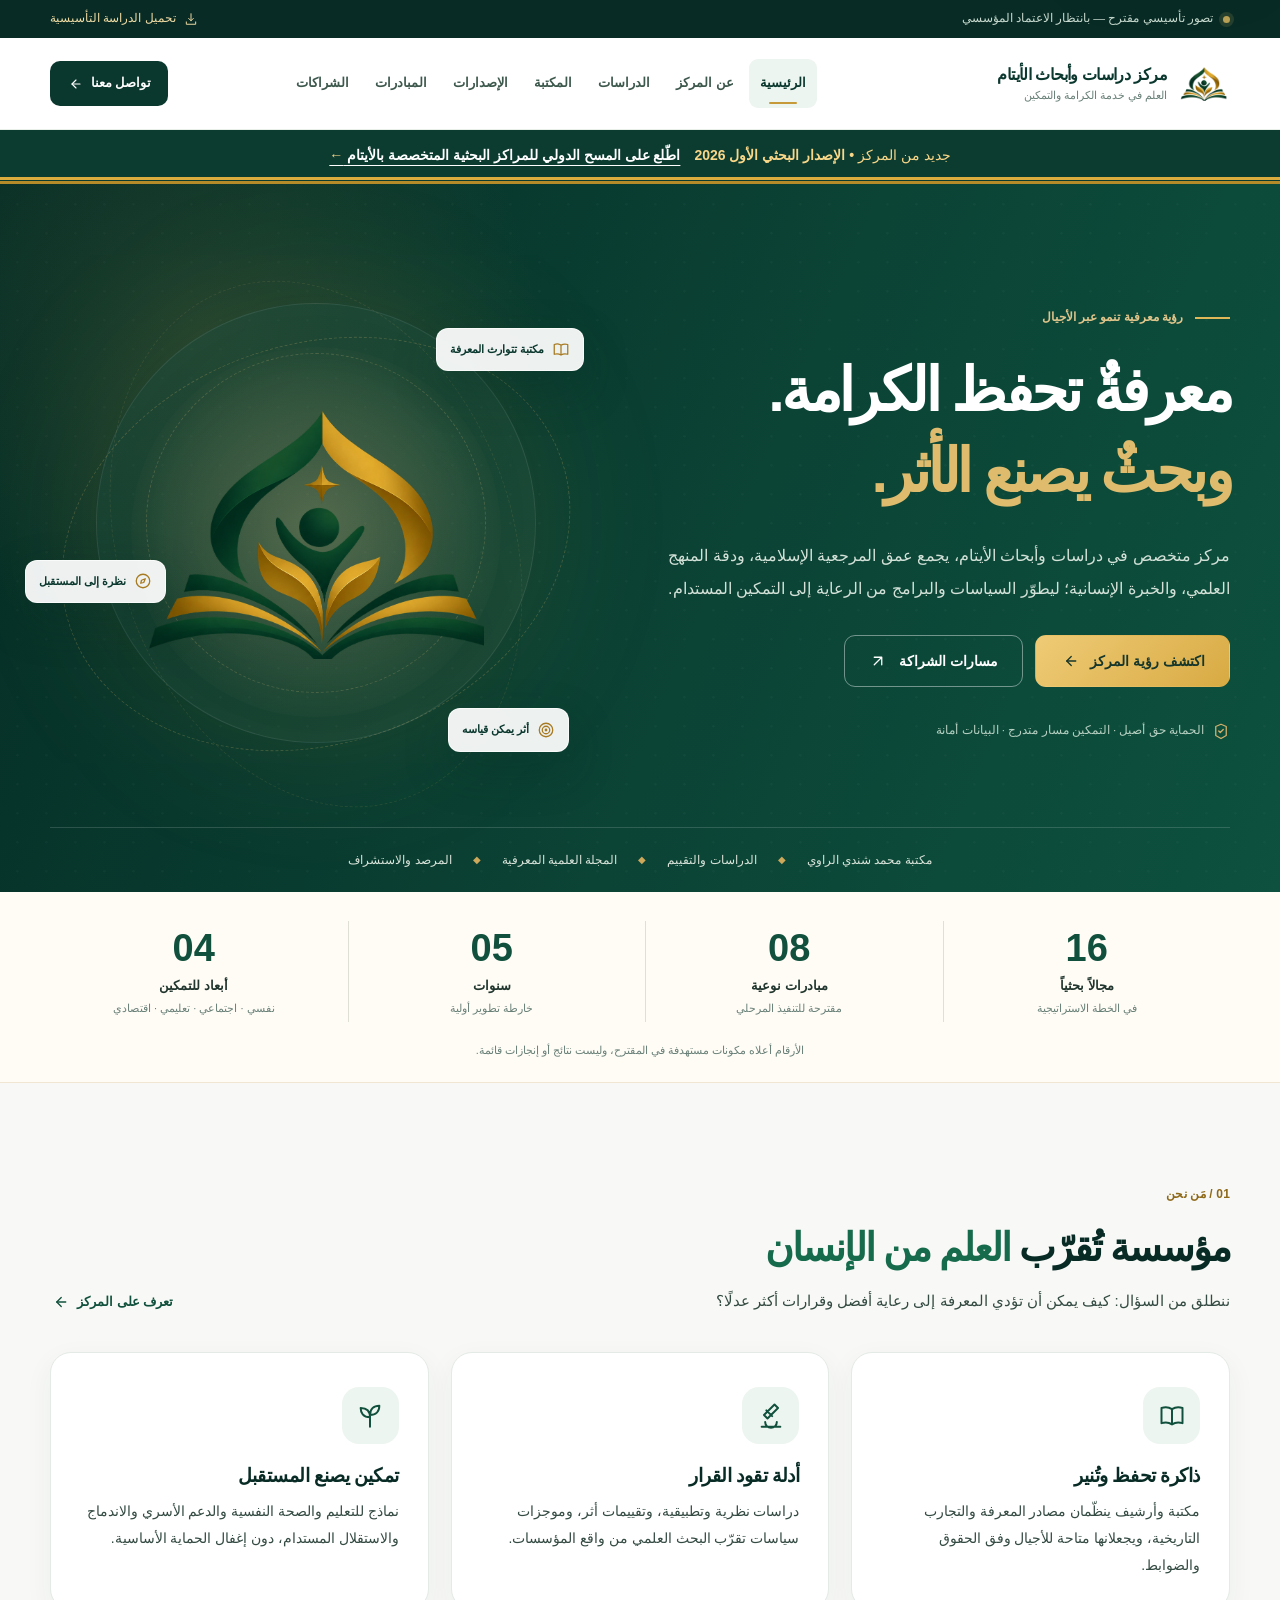
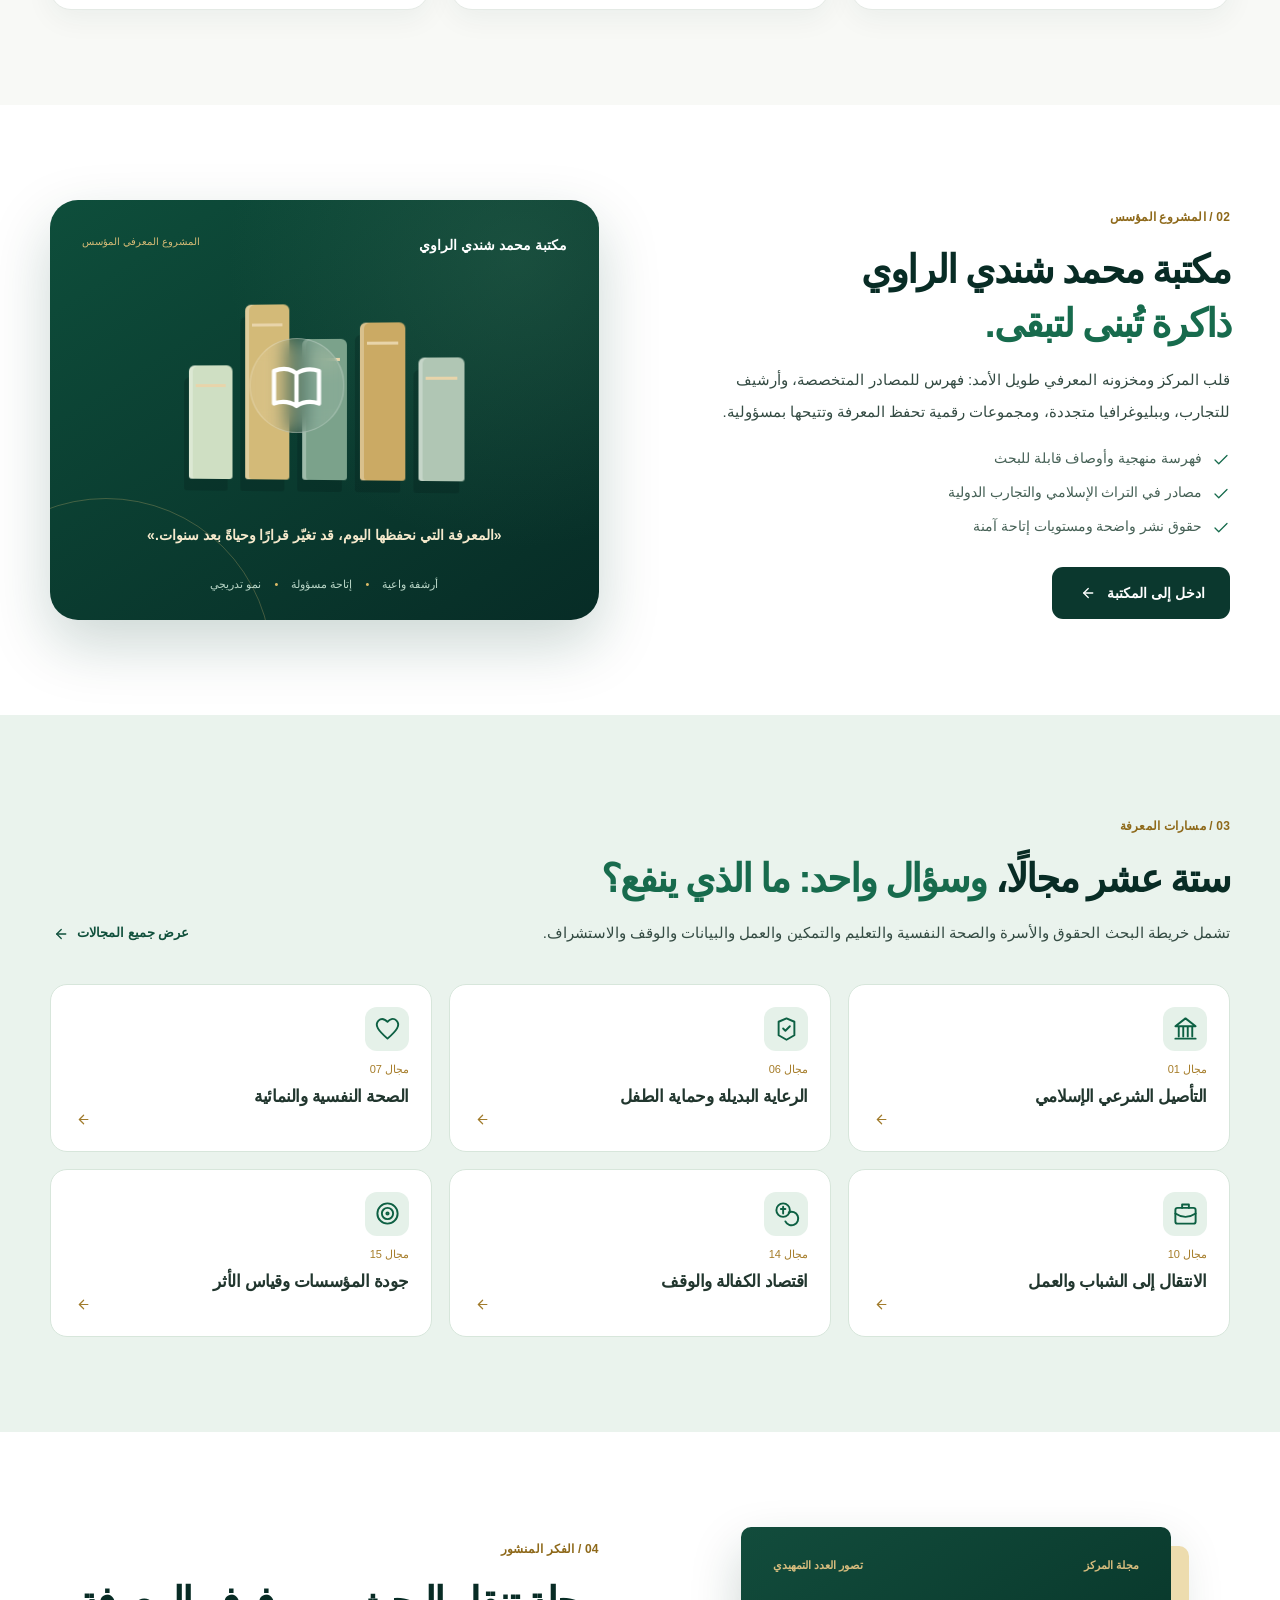
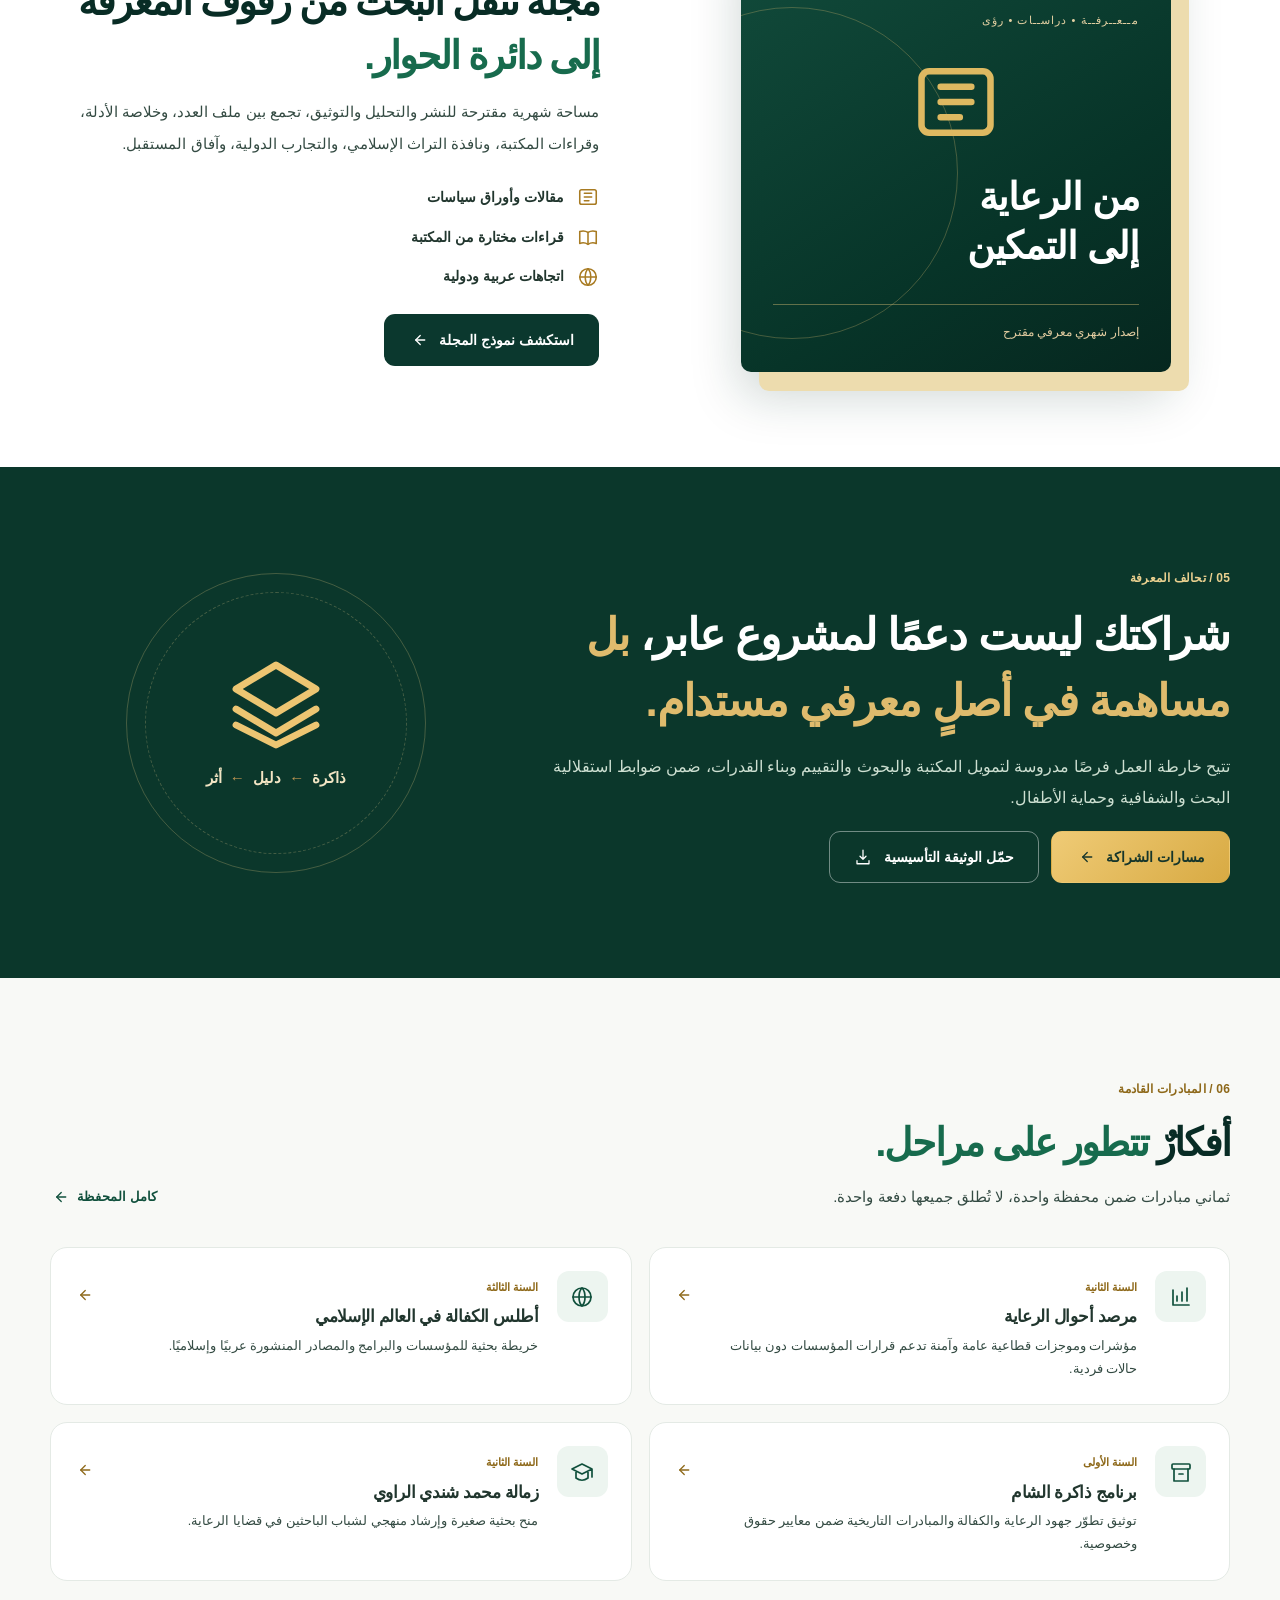
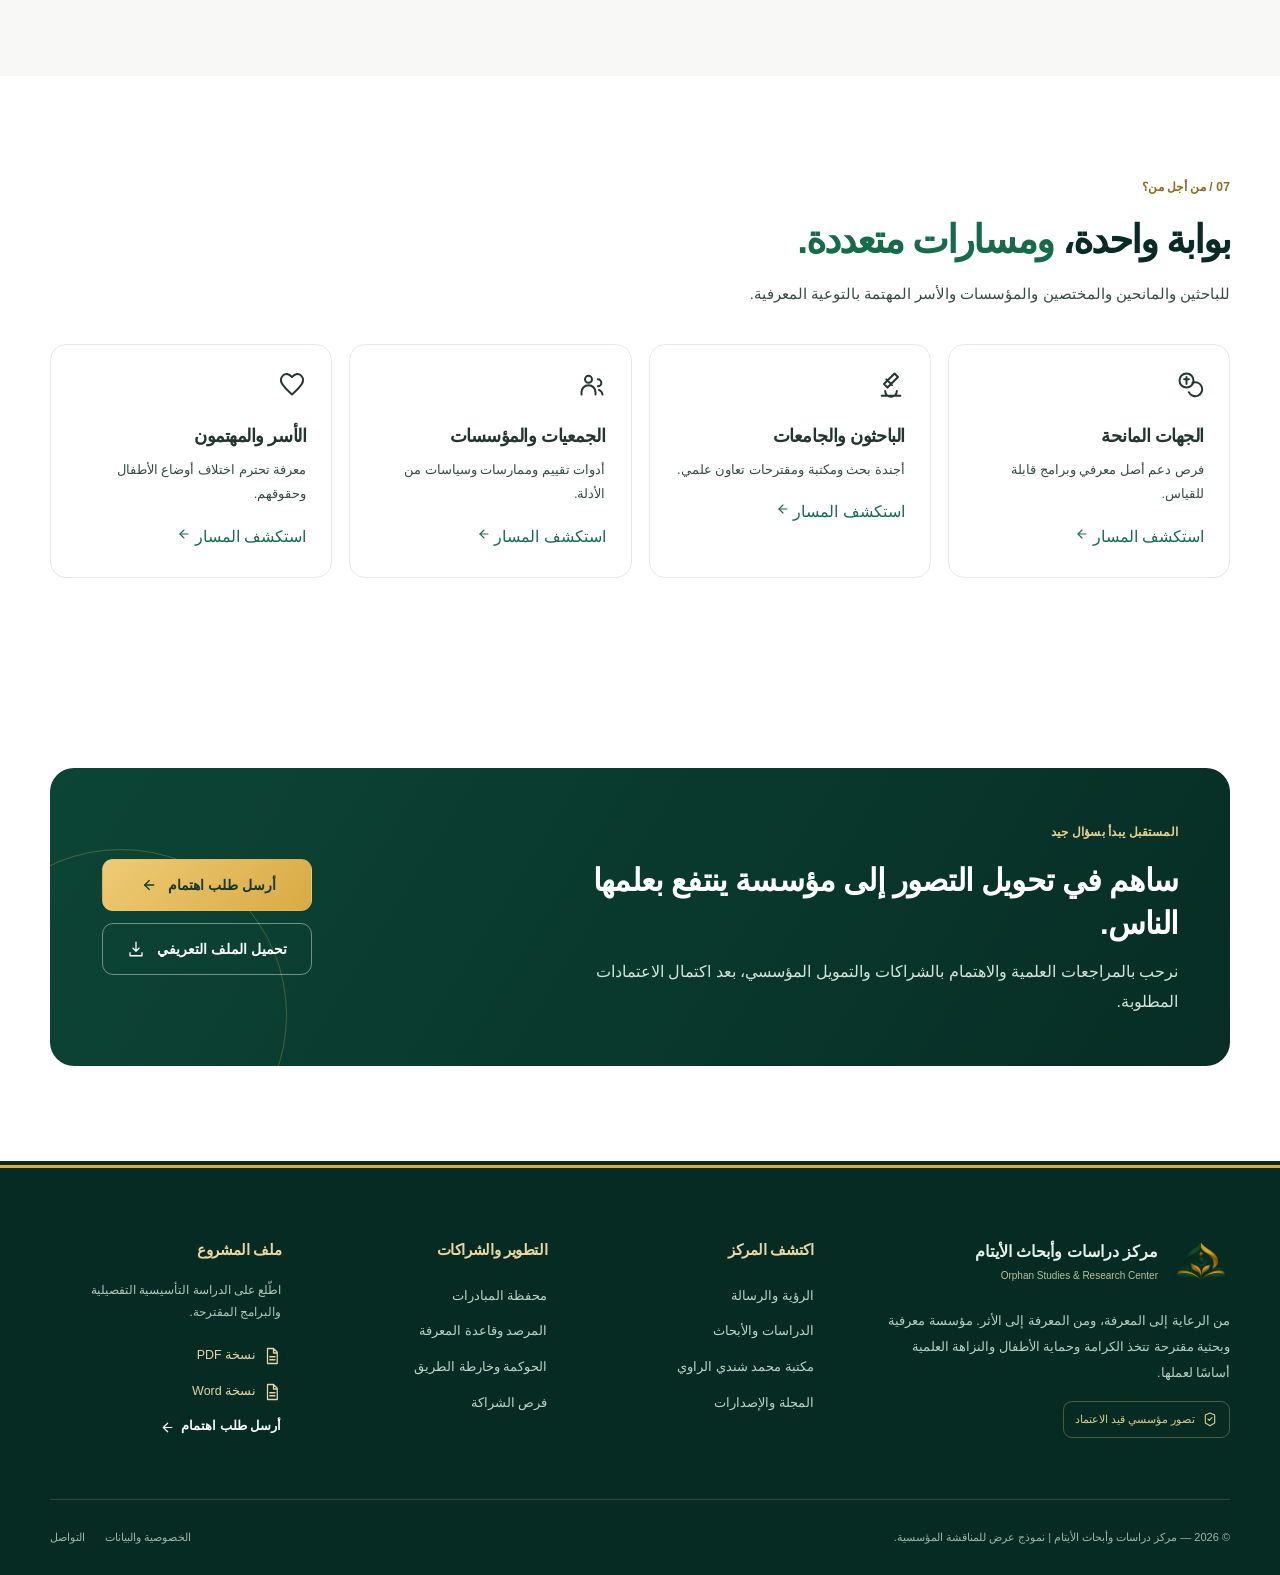
==== commit bc795739: "Publish first research paper, browsable international directory and Arabic PDF DOCX" ====
--- a/index.html
+++ b/index.html
@@ -1,7 +1,6 @@
 <!doctype html>
 <html lang="ar" dir="rtl">
 <head>
-<meta name="robots" content="noindex,nofollow">
   <meta charset="UTF-8" />
   <meta name="viewport" content="width=device-width, initial-scale=1, viewport-fit=cover" />
   <meta name="theme-color" content="#0c3b30" />
@@ -577,11 +576,17 @@
 </style>
   <title>مركز دراسات وأبحاث الأيتام | العلم في خدمة الكرامة</title>
   
+<style>
+.first-research-alert{background:#0C3B30;color:#fffdf2;padding:12px max(20px,calc((100vw - 1200px)/2));display:flex;align-items:center;justify-content:center;gap:14px;flex-wrap:wrap;text-align:right;font-family:Tajawal,"Noto Sans Arabic",sans-serif;font-size:14px;border-bottom:3px solid #B58A28}
+.first-research-alert span{color:#F9D788}.first-research-alert a{color:white;text-decoration:underline;text-underline-offset:5px;font-weight:800}.first-research-alert a:hover{color:#F9D788}
+@media(max-width:600px){.first-research-alert{flex-direction:column;gap:5px;align-items:flex-start;font-size:13px;padding:9px 16px}.first-research-alert a{font-size:13px}}
+</style>
 </head>
 <body>
   <button class="skip-link" type="button" id="skip-to-content">الانتقال إلى المحتوى</button>
   <div id="site-header"></div>
-  <main id="main-content" tabindex="-1"><div class="initial-loading">جارٍ تحميل الموقع...</div></main>
+  <aside class="first-research-alert" dir="rtl" aria-label="الإصدار البحثي الأول"><span>جديد من المركز <b>• الإصدار البحثي الأول 2026</b></span><a href="/research/global-institutions/">اطّلع على المسح الدولي للمراكز البحثية المتخصصة بالأيتام <span aria-hidden="true">←</span></a></aside>
+<main id="main-content" tabindex="-1"><div class="initial-loading">جارٍ تحميل الموقع...</div></main>
   <div id="site-footer"></div>
   <div id="toast" class="toast" role="status" aria-live="polite"></div>
   <div id="dialog-root"></div>
@@ -993,4 +998,4 @@
 })();
 </script>
 </body>
-</html>+</html>
